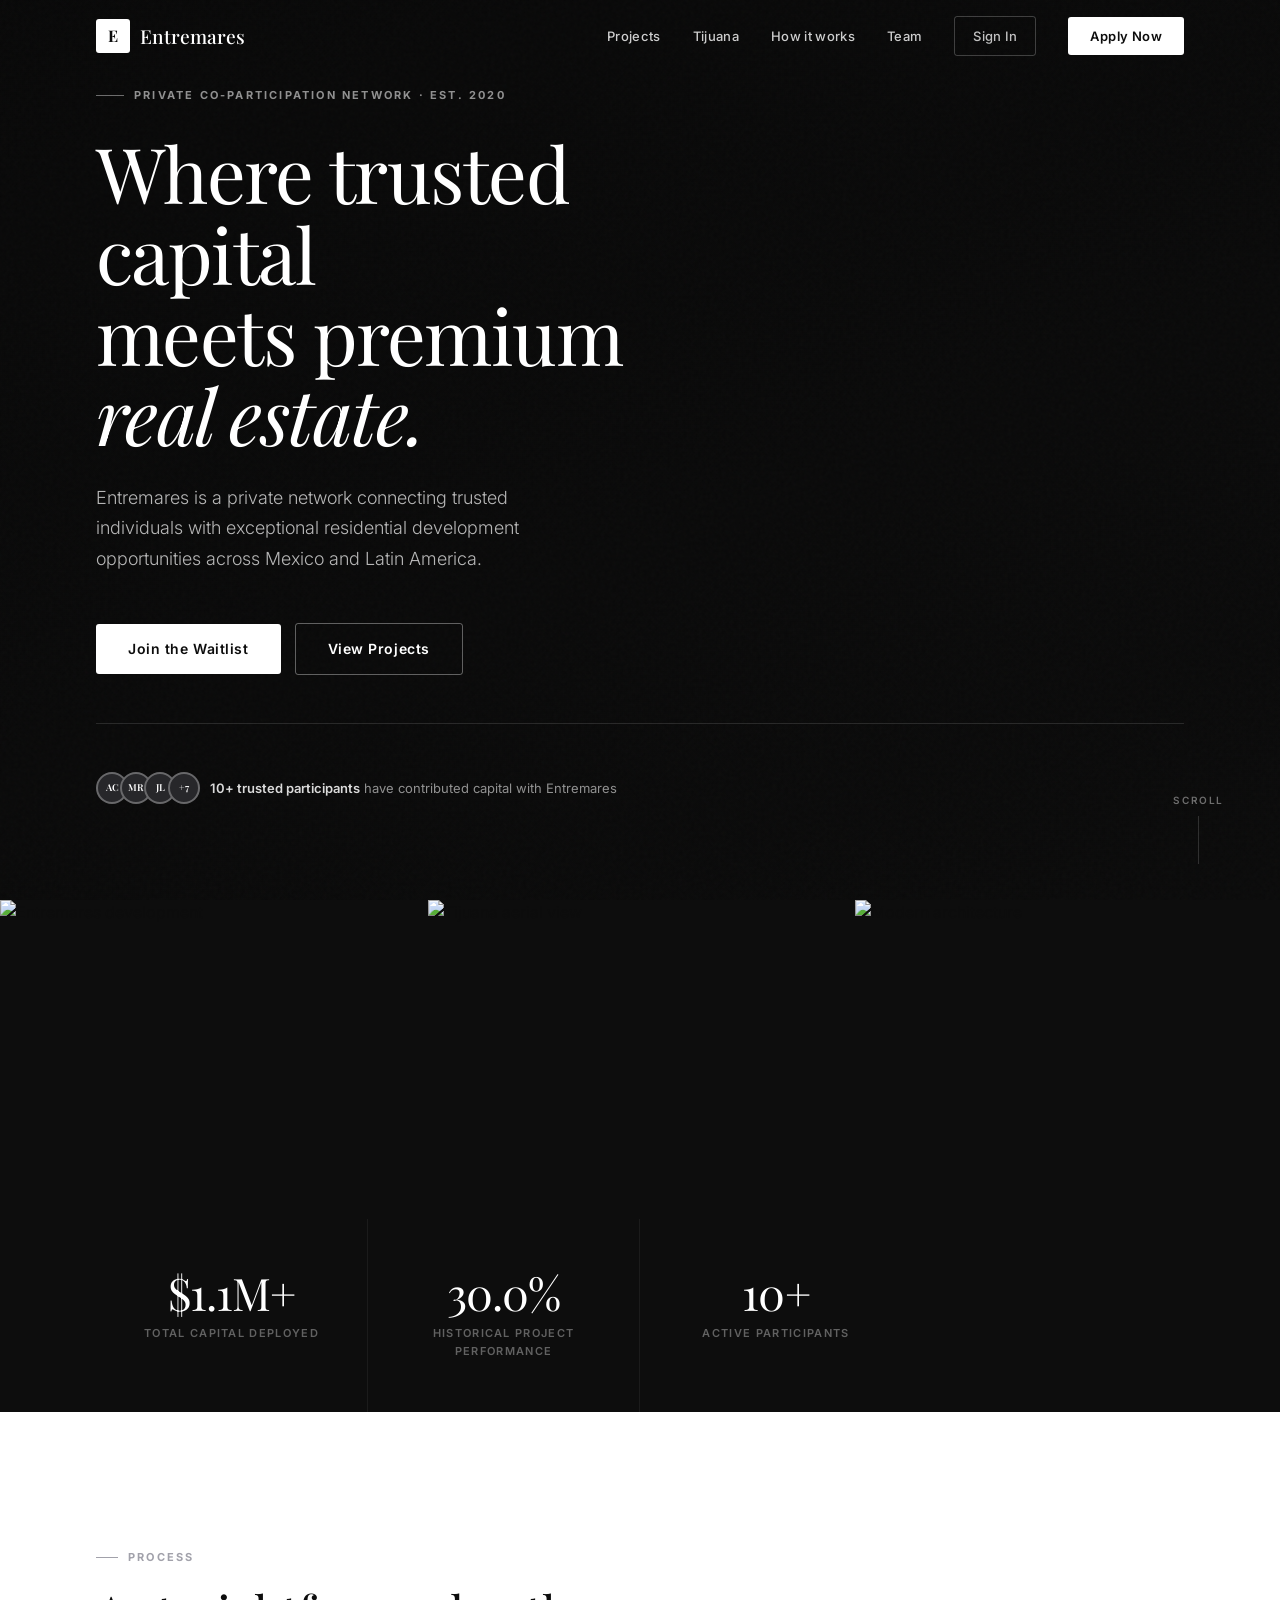
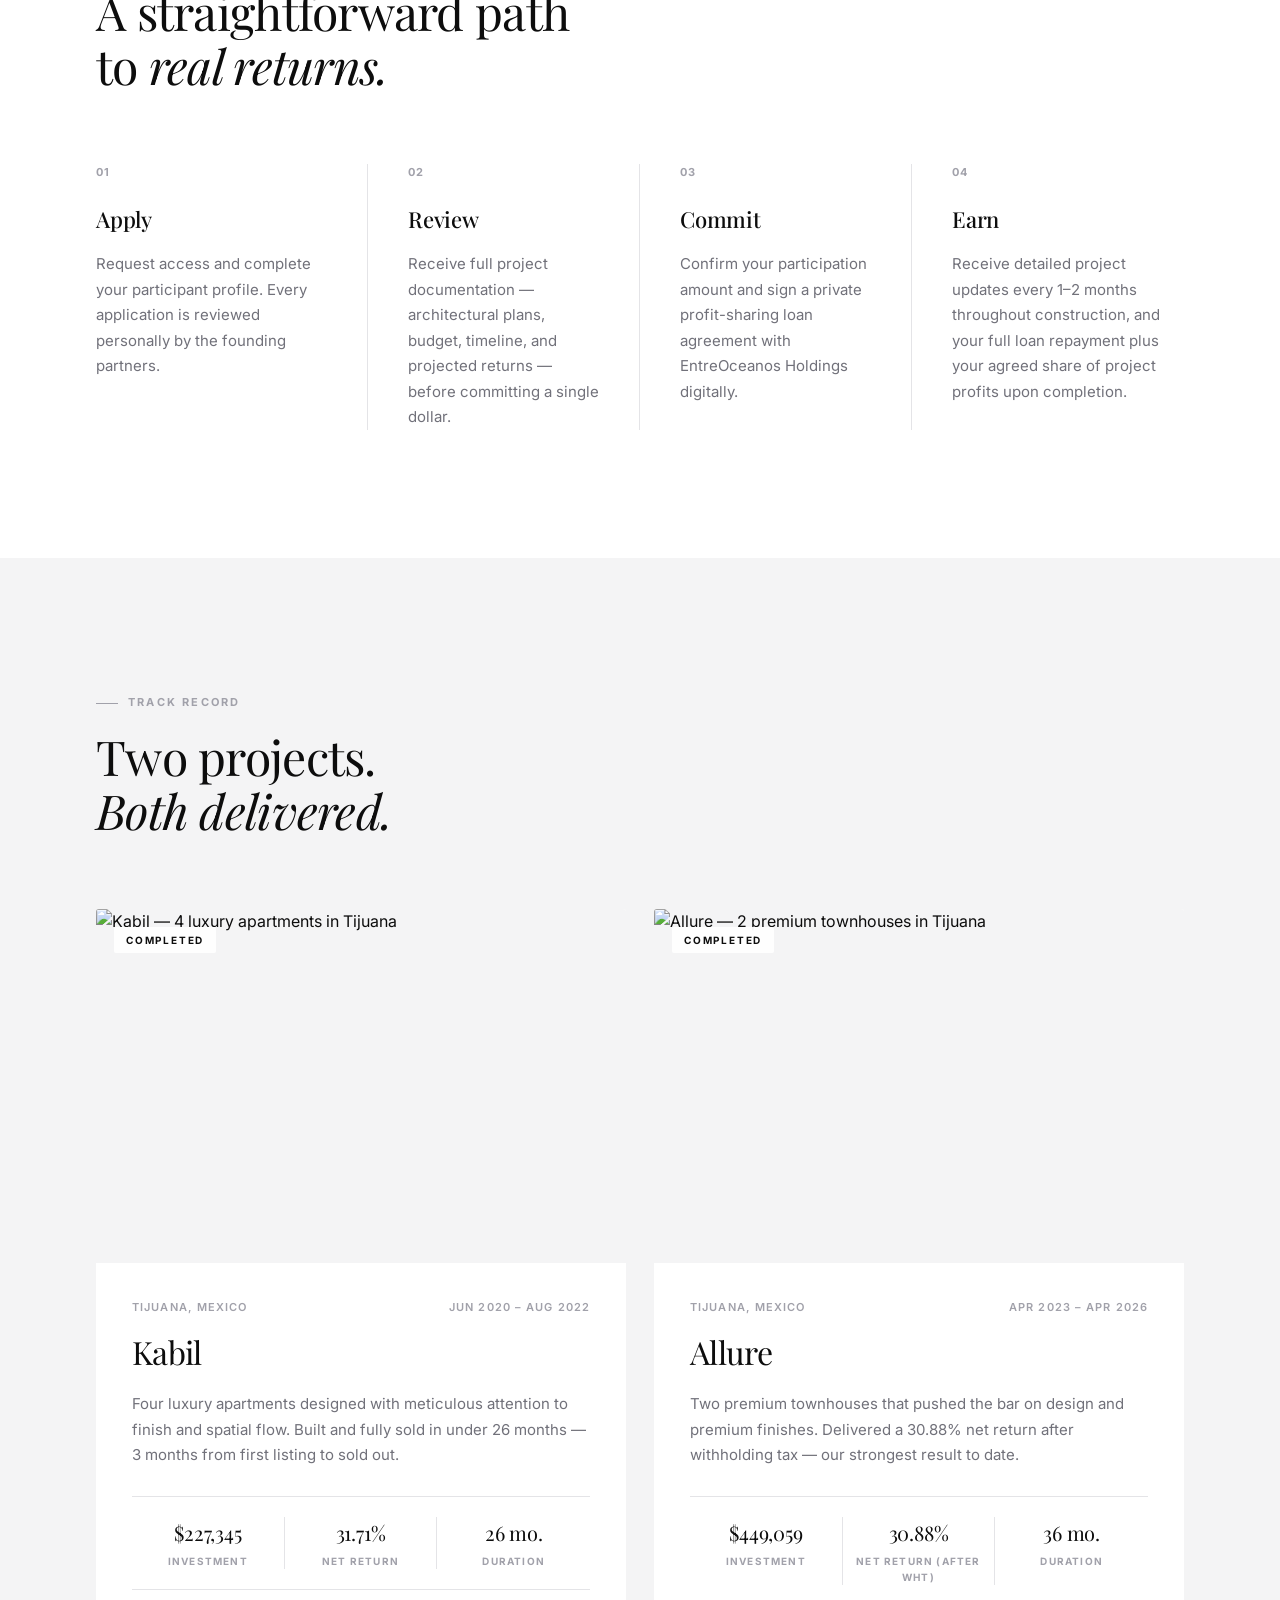
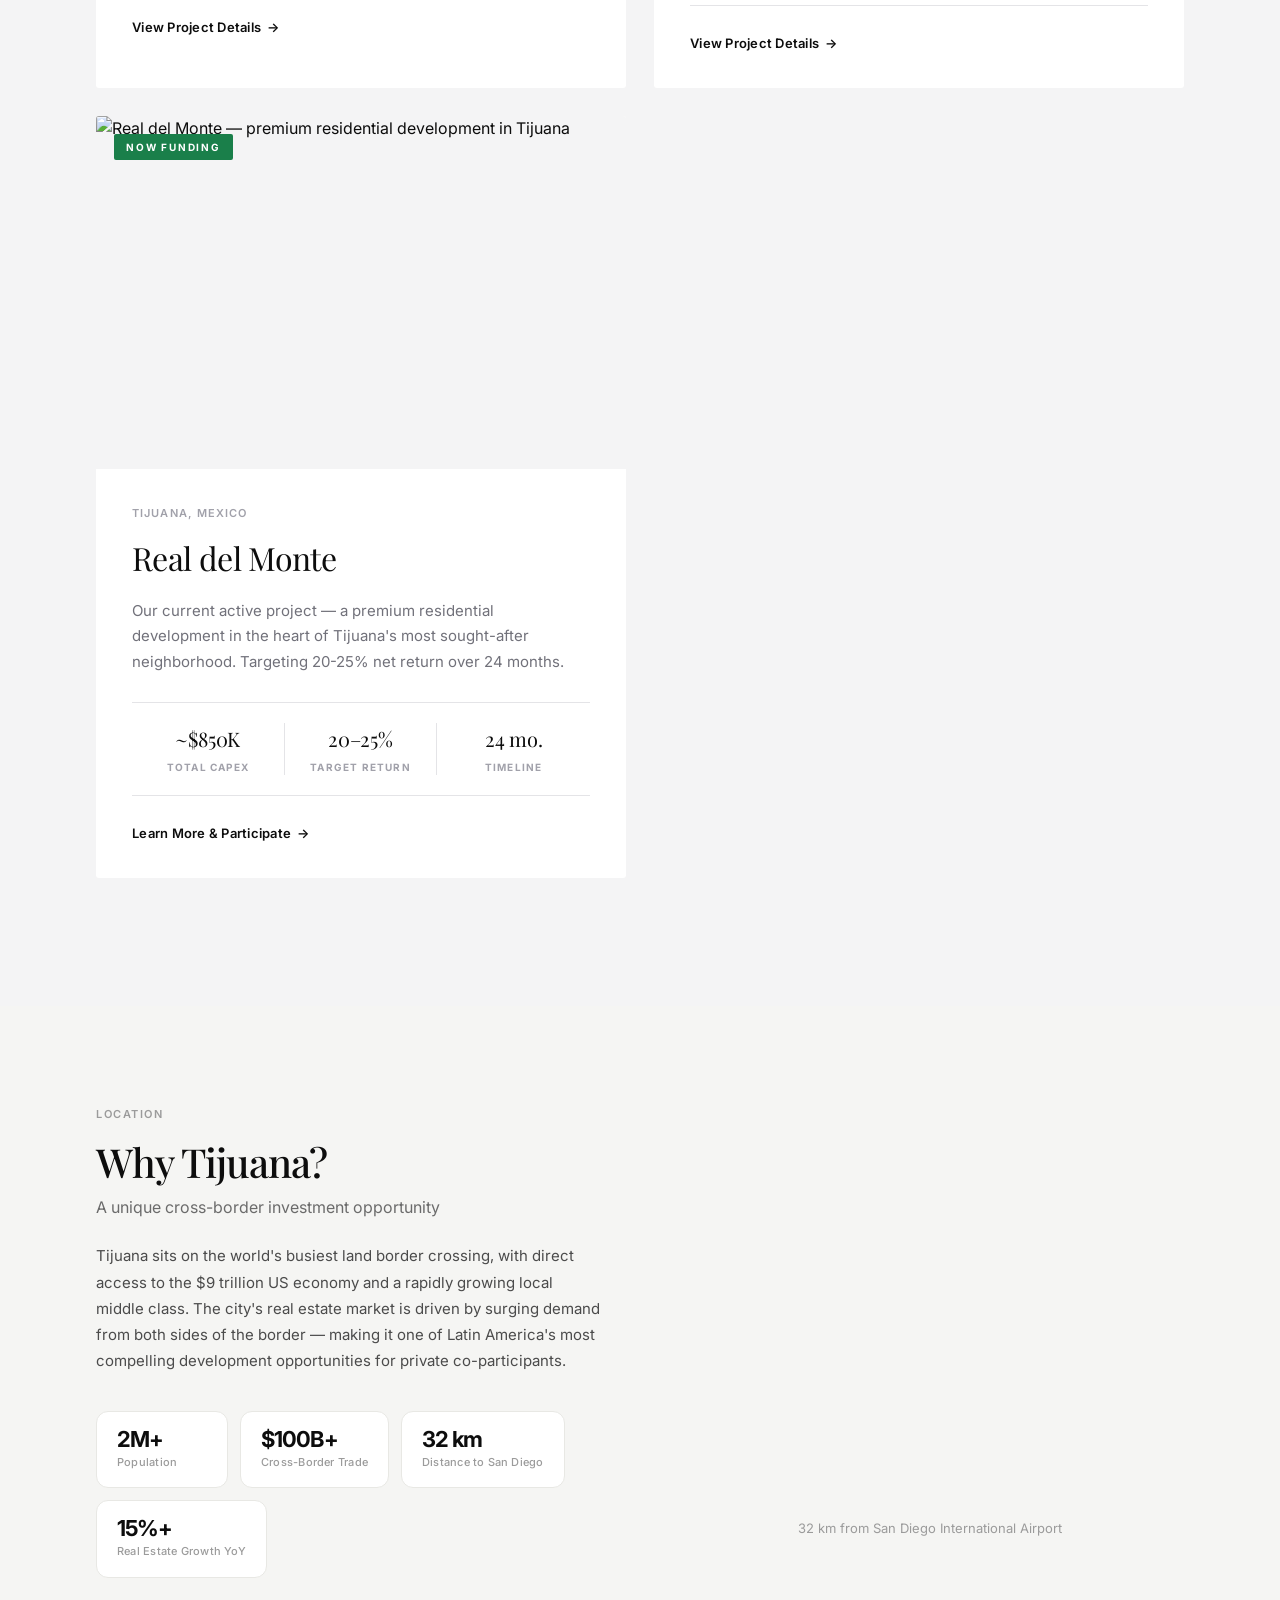
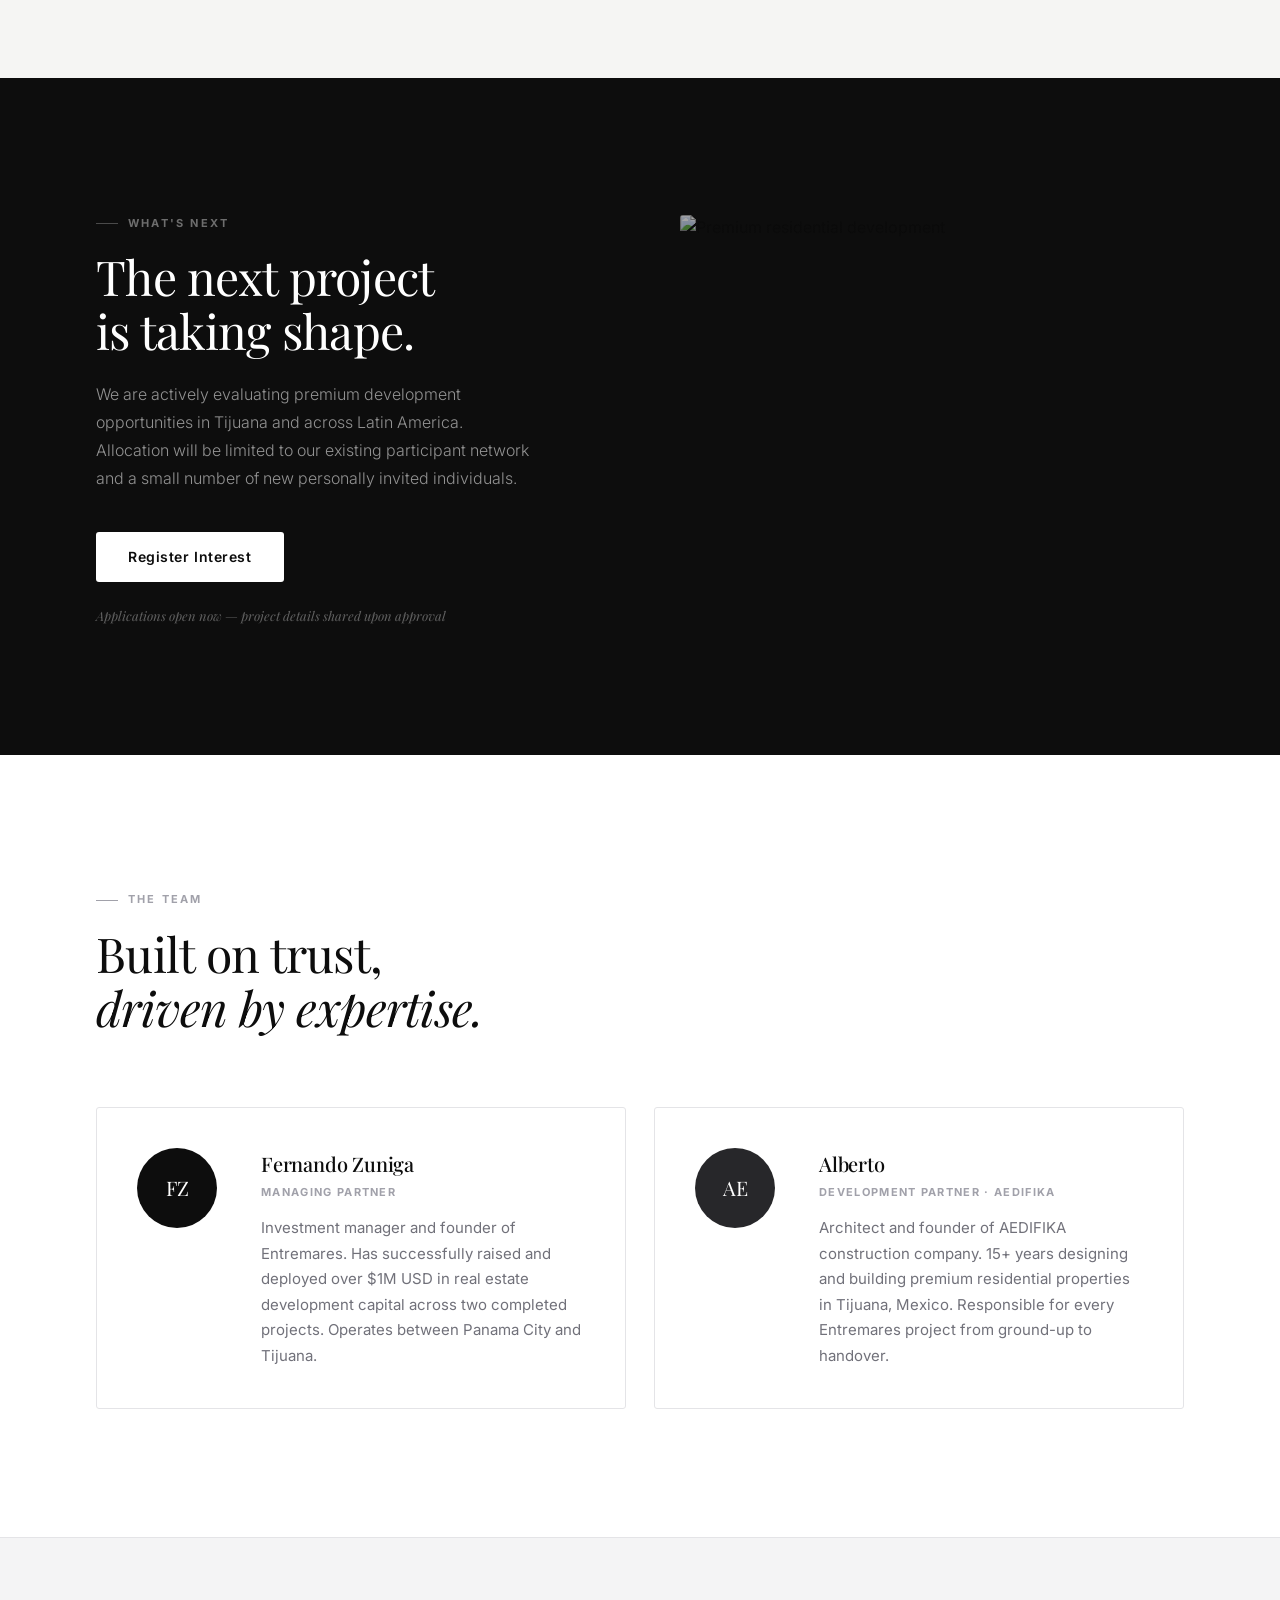
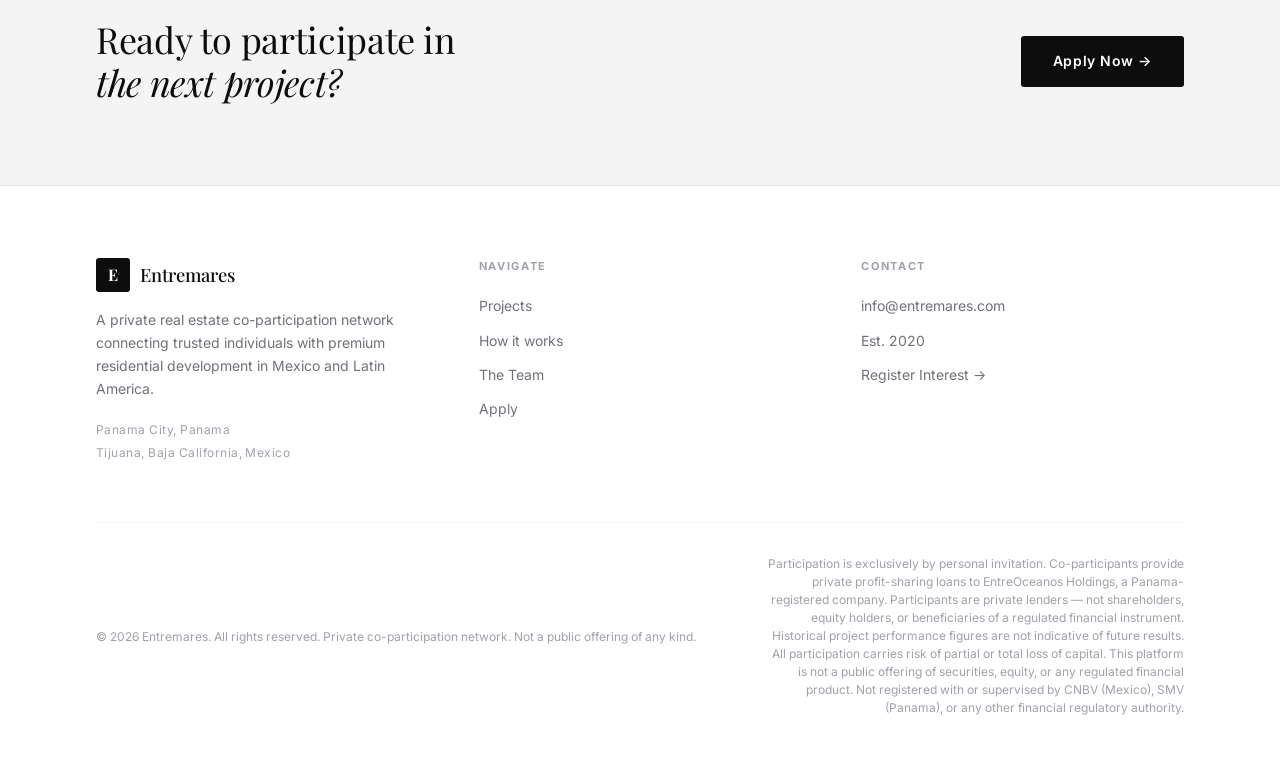
==== index.html @ e844d16c "Fix GOAL undefined error in landing page - blocking RDM photo from loading" ====
<!DOCTYPE html>
<html lang="en">
<head>
    <meta charset="UTF-8">
    <meta name="viewport" content="width=device-width, initial-scale=1.0">
    <title>Entremares — Private Real Estate Co-participation Network</title>
    <meta name="description" content="A private co-participation network connecting trusted individuals with premium real estate development projects in Mexico and Latin America. Two completed projects. Results tracked since 2020.">

    <link rel="preconnect" href="https://fonts.googleapis.com">
    <link rel="preconnect" href="https://fonts.gstatic.com" crossorigin>
    <link href="https://fonts.googleapis.com/css2?family=Inter:wght@300;400;500;600&family=Playfair+Display:ital,wght@0,400;0,500;0,600;1,400;1,500&display=swap" rel="stylesheet">
    <link rel="stylesheet" href="assets/css/styles.css">
    <script src="https://cdn.jsdelivr.net/npm/@supabase/supabase-js@2"></script>

    <style>
        /* Page-specific overrides */
        .dynamic-content { opacity: 0; transition: opacity 0.4s ease; }
        .hero { min-height: 100vh; }
        .hero-content { padding-top: 0; }

        /* Sign In button in nav */
        .nav-signin {
            display: inline-flex;
            align-items: center;
            padding: 9px 18px;
            font-size: 0.8125rem;
            font-weight: 500;
            letter-spacing: 0.025em;
            color: rgba(255, 255, 255, 0.75);
            border: 1px solid rgba(255, 255, 255, 0.22);
            border-radius: 3px;
            transition: all var(--ease);
            white-space: nowrap;
        }
        .nav.scrolled .nav-signin {
            color: var(--gray-600);
            border-color: var(--gray-200);
        }
        .nav-signin:hover {
            color: var(--white);
            border-color: rgba(255, 255, 255, 0.55);
        }
        .nav.scrolled .nav-signin:hover {
            color: var(--black);
            border-color: var(--black);
        }

        /* ── Photo Gallery ── */
        .hero-gallery {
            background: #0D0D0D;
        }
        .gallery-row {
            display: grid;
            grid-template-columns: repeat(3, 1fr);
            gap: 3px;
        }
        .gallery-item {
            position: relative;
            overflow: hidden;
            aspect-ratio: 4/3;
            cursor: pointer;
        }
        .gallery-img {
            width: 100%;
            height: 100%;
            object-fit: cover;
            transition: transform 0.45s ease;
            display: block;
        }
        .gallery-item:hover .gallery-img { transform: scale(1.06); }
        .gallery-item::after {
            content: '';
            position: absolute;
            inset: 0;
            background: rgba(0,0,0,0);
            transition: background 0.3s;
        }
        .gallery-item:hover::after { background: rgba(0,0,0,0.15); }

        /* Lightbox */
        .gallery-lightbox {
            position: fixed;
            inset: 0;
            background: rgba(0,0,0,0.93);
            z-index: 9999;
            display: flex;
            align-items: center;
            justify-content: center;
            cursor: pointer;
        }
        .gallery-lightbox-img {
            max-width: 90vw;
            max-height: 85vh;
            object-fit: contain;
            border-radius: 6px;
            box-shadow: 0 24px 80px rgba(0,0,0,0.6);
            cursor: default;
        }
        .gallery-lightbox-close {
            position: absolute;
            top: 20px;
            right: 28px;
            background: none;
            border: none;
            color: rgba(255,255,255,0.7);
            font-size: 38px;
            cursor: pointer;
            line-height: 1;
            padding: 4px 8px;
            transition: color 0.2s;
        }
        .gallery-lightbox-close:hover { color: #fff; }

        /* ── Why Tijuana ── */
        .why-tijuana {
            background: #F5F5F3;
            padding: 100px 0;
        }
        .why-inner {
            display: grid;
            grid-template-columns: 1fr 1fr;
            gap: 72px;
            align-items: start;
        }
        .why-eyebrow {
            font-size: 0.6875rem;
            font-weight: 600;
            letter-spacing: 0.14em;
            text-transform: uppercase;
            color: #9B9B9B;
            margin-bottom: 16px;
        }
        .why-title {
            font-family: 'Playfair Display', serif;
            font-size: 2.5rem;
            font-weight: 500;
            line-height: 1.15;
            letter-spacing: -0.025em;
            color: #0D0D0D;
            margin-bottom: 10px;
        }
        .why-subtitle {
            font-size: 1rem;
            color: #6B6B6B;
            margin-bottom: 24px;
            line-height: 1.5;
        }
        .why-body {
            font-size: 0.9375rem;
            line-height: 1.75;
            color: #4B4B4B;
            margin-bottom: 36px;
        }
        .why-chips {
            display: flex;
            flex-wrap: wrap;
            gap: 12px;
        }
        .why-chip {
            background: #fff;
            border: 1px solid #E8E8E4;
            border-radius: 12px;
            padding: 16px 20px;
            min-width: 132px;
        }
        .chip-val {
            display: block;
            font-size: 1.375rem;
            font-weight: 700;
            letter-spacing: -0.04em;
            color: #0D0D0D;
            line-height: 1;
        }
        .chip-lbl {
            display: block;
            font-size: 0.6875rem;
            color: #9B9B9B;
            margin-top: 4px;
            font-weight: 500;
            letter-spacing: 0.02em;
        }
        .why-right {}
        .why-map iframe {
            width: 100%;
            height: 400px;
            border: none;
            border-radius: 12px;
            display: block;
        }
        .why-note {
            font-size: 0.8125rem;
            color: #9B9B9B;
            margin-top: 12px;
            text-align: center;
        }
        @media (max-width: 900px) {
            .why-inner { grid-template-columns: 1fr; gap: 40px; }
            .why-title { font-size: 2rem; }
        }
        @media (max-width: 640px) {
            .gallery-row { grid-template-columns: 1fr; }
            .why-tijuana { padding: 64px 0; }
        }

        /* Project Detail Modal */
        .proj-detail-overlay {
            position: fixed;
            inset: 0;
            background: rgba(0,0,0,0.72);
            z-index: 9998;
            display: flex;
            align-items: center;
            justify-content: center;
            padding: 24px;
            backdrop-filter: blur(4px);
            -webkit-backdrop-filter: blur(4px);
        }
        .proj-detail-close {
            position: fixed;
            top: 20px;
            right: 28px;
            background: rgba(0,0,0,0.45);
            border: none;
            color: rgba(255,255,255,0.85);
            font-size: 30px;
            cursor: pointer;
            line-height: 1;
            padding: 2px 10px 4px;
            border-radius: 50%;
            z-index: 9999;
            transition: background 0.2s, color 0.2s;
        }
        .proj-detail-close:hover { background: rgba(0,0,0,0.75); color: #fff; }
        .proj-detail-modal {
            background: #fff;
            border-radius: 16px;
            max-width: 680px;
            width: 100%;
            max-height: 88vh;
            overflow-y: auto;
            box-shadow: 0 32px 100px rgba(0,0,0,0.45);
        }
        .proj-detail-hero {
            position: relative;
            height: 260px;
            border-radius: 16px 16px 0 0;
            overflow: hidden;
            background: #1a1a1a;
        }
        .proj-detail-hero-img {
            width: 100%;
            height: 100%;
            object-fit: cover;
            display: block;
        }
        .proj-detail-hero-overlay {
            position: absolute;
            inset: 0;
            background: linear-gradient(to top, rgba(0,0,0,0.72) 0%, rgba(0,0,0,0.08) 60%);
        }
        .proj-detail-hero-text {
            position: absolute;
            bottom: 24px;
            left: 28px;
            right: 28px;
        }
        .proj-detail-hero-title {
            font-family: 'Playfair Display', serif;
            font-size: 2rem;
            font-weight: 500;
            color: #fff;
            margin: 0 0 4px;
            line-height: 1.1;
        }
        .proj-detail-hero-subtitle {
            font-size: 0.875rem;
            color: rgba(255,255,255,0.78);
            margin: 0;
        }
        .proj-detail-body {
            padding: 32px 28px 36px;
        }
        .proj-detail-desc {
            font-size: 0.9375rem;
            line-height: 1.75;
            color: #4B4B4B;
            margin-bottom: 32px;
        }
        .proj-detail-section-label {
            font-size: 0.6875rem;
            font-weight: 600;
            letter-spacing: 0.12em;
            text-transform: uppercase;
            color: #9B9B9B;
            margin: 0 0 14px;
        }
        .proj-detail-highlights {
            margin-bottom: 32px;
        }
        .proj-detail-highlights-list {
            list-style: none;
            padding: 0;
            margin: 0;
            display: flex;
            flex-direction: column;
            gap: 10px;
        }
        .proj-detail-highlights-list li {
            display: flex;
            align-items: flex-start;
            gap: 10px;
            font-size: 0.9375rem;
            color: #0D0D0D;
            line-height: 1.5;
        }
        .proj-detail-highlights-list li::before {
            content: '→';
            color: #9B9B9B;
            font-size: 0.875rem;
            flex-shrink: 0;
            margin-top: 2px;
        }
        .proj-detail-inv-grid {
            display: grid;
            grid-template-columns: repeat(4, 1fr);
            gap: 10px;
        }
        .proj-detail-inv-item {
            background: #F5F5F3;
            border-radius: 10px;
            padding: 16px 10px;
            text-align: center;
        }
        .proj-detail-inv-val {
            font-size: 1.0625rem;
            font-weight: 700;
            letter-spacing: -0.03em;
            color: #0D0D0D;
            line-height: 1;
            margin-bottom: 5px;
        }
        .proj-detail-inv-lbl {
            font-size: 0.6875rem;
            color: #9B9B9B;
            font-weight: 500;
        }
        button.proj-card-link {
            background: none;
            border: none;
            padding: 0;
            cursor: pointer;
            font-family: inherit;
        }
        @media (max-width: 640px) {
            .proj-detail-overlay { padding: 0; align-items: flex-end; }
            .proj-detail-modal { border-radius: 16px 16px 0 0; max-height: 92vh; }
            .proj-detail-hero { border-radius: 16px 16px 0 0; height: 200px; }
            .proj-detail-inv-grid { grid-template-columns: repeat(2, 1fr); }
            .proj-detail-body { padding: 24px 20px 32px; }
        }
    </style>
</head>
<body>

    <!-- ===== Navigation ===== -->
    <nav class="nav" id="nav" role="navigation" aria-label="Main navigation">
        <div class="nav-container">
            <a href="index.html" class="nav-logo" aria-label="Entremares home">
                <div class="logo-mark" aria-hidden="true">E</div>
                Entremares
            </a>

            <div class="nav-links" role="menubar">
                <a href="#projects" class="nav-link" role="menuitem">Projects</a>
                <a href="#tijuana" class="nav-link" role="menuitem">Tijuana</a>
                <a href="#how-it-works" class="nav-link" role="menuitem">How it works</a>
                <a href="#team" class="nav-link" role="menuitem">Team</a>
                <a href="dashboard.html" class="nav-signin" role="menuitem">Sign In</a>
                <a href="apply.html" class="nav-cta" role="menuitem">Apply Now</a>
            </div>

            <button id="mobile-menu-btn" aria-label="Open menu" aria-expanded="false">
                <svg width="24" height="24" viewBox="0 0 24 24" fill="currentColor" aria-hidden="true">
                    <rect x="0" y="4" width="24" height="2" rx="1"/>
                    <rect x="0" y="11" width="24" height="2" rx="1"/>
                    <rect x="0" y="18" width="24" height="2" rx="1"/>
                </svg>
            </button>
        </div>
    </nav>

    <!-- Mobile Menu Panel -->
    <div id="mobile-menu-panel" aria-hidden="true">
        <div class="mobile-panel-header">
            <a href="index.html" class="nav-logo" aria-label="Entremares home">
                <div class="logo-mark" aria-hidden="true">E</div>
                Entremares
            </a>
            <button id="mobile-menu-close" aria-label="Close menu">
                <svg width="24" height="24" viewBox="0 0 24 24" fill="none" stroke="currentColor" stroke-width="2" stroke-linecap="round" aria-hidden="true">
                    <line x1="18" y1="6" x2="6" y2="18"/>
                    <line x1="6" y1="6" x2="18" y2="18"/>
                </svg>
            </button>
        </div>
        <nav class="mobile-panel-nav">
            <a href="#projects" class="mobile-link">Projects</a>
            <a href="#tijuana" class="mobile-link">Tijuana</a>
            <a href="#how-it-works" class="mobile-link">How it works</a>
            <a href="#team" class="mobile-link">Team</a>
            <a href="dashboard.html" class="mobile-link">Sign In</a>
        </nav>
        <div class="mobile-panel-footer">
            <a href="apply.html" class="mobile-cta">Apply Now →</a>
        </div>
    </div>

    <!-- ===== Hero ===== -->
    <section class="hero" id="hero" aria-label="Hero">
        <div class="hero-bg" style="background:#0D0D0D">
            <img
                id="hero-bg-img"
                src=""
                alt="Luxury residential development"
                class="hero-img"
                style="opacity:0;transition:opacity 0.5s ease"
            >
            <div class="hero-overlay" aria-hidden="true"></div>
            <div class="hero-grain"  aria-hidden="true"></div>
        </div>

        <div class="hero-content">
            <div class="container">
                <div class="hero-eyebrow fade-up">Private Co-participation Network · Est. 2020</div>

                <h1 class="hero-title dynamic-content" id="hero-title">
                    Where trusted capital<br>
                    meets premium<br>
                    <em>real estate.</em>
                </h1>

                <p class="hero-subtitle dynamic-content" id="hero-subtitle">
                    Entremares is a private network connecting trusted individuals with exceptional residential development opportunities across Mexico and Latin America.
                </p>

                <div class="hero-actions fade-up" style="transition-delay: 0.24s">
                    <a href="apply.html" class="btn btn-white">Join the Waitlist</a>
                    <a href="#projects" class="btn btn-ghost-white">View Projects</a>
                </div>

                <div class="hero-social-proof fade-up" style="transition-delay: 0.34s">
                    <div class="proof-avatars" aria-hidden="true">
                        <div class="proof-avatar">AC</div>
                        <div class="proof-avatar">MR</div>
                        <div class="proof-avatar">JL</div>
                        <div class="proof-avatar">+7</div>
                    </div>
                    <p class="proof-text">
                        <strong>10+ trusted participants</strong> have contributed capital with Entremares
                    </p>
                </div>
            </div>
        </div>

        <div class="hero-scroll" aria-hidden="true">
            <span>Scroll</span>
            <div class="scroll-bar"></div>
        </div>
    </section>

    <!-- ===== Photo Gallery Row ===== -->
    <section class="hero-gallery" aria-label="Photo gallery">
        <div class="gallery-row">
            <div class="gallery-item" data-gallery-idx="0">
                <img
                    id="gallery-img-1"
                    src="https://images.unsplash.com/photo-1558618666-fcd25c85cd64?w=900&q=80"
                    alt="Entremares development"
                    class="gallery-img"
                    loading="lazy"
                >
            </div>
            <div class="gallery-item" data-gallery-idx="1">
                <img
                    id="gallery-img-2"
                    src="https://images.unsplash.com/photo-1591867424488-7e3e1ef2ba65?w=900&q=80"
                    alt="Tijuana aerial view"
                    class="gallery-img"
                    loading="lazy"
                >
            </div>
            <div class="gallery-item" data-gallery-idx="2">
                <img
                    id="gallery-img-3"
                    src="https://images.unsplash.com/photo-1560448204-e02f11c3d0e2?w=900&q=80"
                    alt="Modern architecture"
                    class="gallery-img"
                    loading="lazy"
                >
            </div>
        </div>
    </section>

    <!-- Gallery Lightbox -->
    <div class="gallery-lightbox" id="gallery-lightbox" style="display:none" role="dialog" aria-modal="true" aria-label="Photo lightbox">
        <button class="gallery-lightbox-close" id="gallery-lb-close" aria-label="Close">&times;</button>
        <img src="" alt="" id="gallery-lb-img" class="gallery-lightbox-img">
    </div>

    <!-- Project Detail Modal -->
    <div class="proj-detail-overlay" id="proj-detail-overlay" style="display:none" role="dialog" aria-modal="true" aria-label="Project details">
        <button class="proj-detail-close" id="proj-detail-close" aria-label="Close">&times;</button>
        <div class="proj-detail-modal">
            <div class="proj-detail-hero">
                <img src="" alt="" id="pdm-hero-img" class="proj-detail-hero-img">
                <div class="proj-detail-hero-overlay"></div>
                <div class="proj-detail-hero-text">
                    <h2 class="proj-detail-hero-title" id="pdm-title">Project</h2>
                    <p class="proj-detail-hero-subtitle" id="pdm-subtitle"></p>
                </div>
            </div>
            <div class="proj-detail-body">
                <p class="proj-detail-desc" id="pdm-description"></p>
                <div class="proj-detail-highlights">
                    <div class="proj-detail-section-label">Key Highlights</div>
                    <ul class="proj-detail-highlights-list" id="pdm-highlights">
                        <li id="pdm-h1"></li>
                        <li id="pdm-h2"></li>
                        <li id="pdm-h3"></li>
                        <li id="pdm-h4"></li>
                    </ul>
                </div>
                <div>
                    <div class="proj-detail-section-label">Participation Details</div>
                    <div class="proj-detail-inv-grid">
                        <div class="proj-detail-inv-item">
                            <div class="proj-detail-inv-val" id="pdm-capex"></div>
                            <div class="proj-detail-inv-lbl">Total Capex</div>
                        </div>
                        <div class="proj-detail-inv-item">
                            <div class="proj-detail-inv-val" id="pdm-return"></div>
                            <div class="proj-detail-inv-lbl">Net Return</div>
                        </div>
                        <div class="proj-detail-inv-item">
                            <div class="proj-detail-inv-val" id="pdm-timeline"></div>
                            <div class="proj-detail-inv-lbl">Timeline</div>
                        </div>
                        <div class="proj-detail-inv-item">
                            <div class="proj-detail-inv-val" id="pdm-units"></div>
                            <div class="proj-detail-inv-lbl">Units</div>
                        </div>
                    </div>
                </div>
            </div>
        </div>
    </div>

    <!-- ===== Stats Bar ===== -->
    <section class="stats" aria-label="Key statistics">
        <div class="container">
            <div class="stats-grid" data-stagger style="--stats-cols: 3">
                <div class="stat-item fade-up">
                    <div class="stat-value">
                        <span id="stat-capital" class="dynamic-content">$1.1M+</span>
                    </div>
                    <div class="stat-label dynamic-content" id="stat-capital-lbl">Total Capital Deployed</div>
                </div>
                <div class="stat-item fade-up">
                    <div class="stat-value">
                        <span id="stat-return" class="dynamic-content">30.0%</span>
                    </div>
                    <div class="stat-label dynamic-content" id="stat-return-lbl">Historical Project Performance</div>
                </div>
                <div class="stat-item fade-up">
                    <div class="stat-value">
                        <span id="stat-investors" class="dynamic-content">10+</span>
                    </div>
                    <div class="stat-label dynamic-content" id="stat-investors-lbl">Active Participants</div>
                </div>
            </div>
        </div>
    </section>

    <!-- ===== How It Works ===== -->
    <section class="how-it-works" id="how-it-works" aria-label="How it works">
        <div class="container">
            <div class="section-header fade-up">
                <div class="eyebrow">Process</div>
                <h2 class="section-title">
                    A straightforward path<br>to <em>real returns.</em>
                </h2>
            </div>

            <div class="steps-grid" data-stagger>
                <div class="step fade-up">
                    <span class="step-num">01</span>
                    <h3 class="step-title">Apply</h3>
                    <p class="step-desc">Request access and complete your participant profile. Every application is reviewed personally by the founding partners.</p>
                </div>

                <div class="step fade-up">
                    <span class="step-num">02</span>
                    <h3 class="step-title">Review</h3>
                    <p class="step-desc">Receive full project documentation — architectural plans, budget, timeline, and projected returns — before committing a single dollar.</p>
                </div>

                <div class="step fade-up">
                    <span class="step-num">03</span>
                    <h3 class="step-title">Commit</h3>
                    <p class="step-desc">Confirm your participation amount and sign a private profit-sharing loan agreement with EntreOceanos Holdings digitally.</p>
                </div>

                <div class="step fade-up">
                    <span class="step-num">04</span>
                    <h3 class="step-title">Earn</h3>
                    <p class="step-desc">Receive detailed project updates every 1–2 months throughout construction, and your full loan repayment plus your agreed share of project profits upon completion.</p>
                </div>
            </div>
        </div>
    </section>

    <!-- ===== Past Projects ===== -->
    <section class="past-projects" id="projects" aria-label="Past projects">
        <div class="container">
            <div class="section-header fade-up">
                <div class="eyebrow">Track Record</div>
                <h2 class="section-title">
                    Two projects.<br><em>Both delivered.</em>
                </h2>
            </div>

            <div class="projects-row dynamic-content">

                <!-- KABIL -->
                <article class="proj-card fade-up">
                    <div class="proj-card-img-wrap">
                        <img
                            id="kabil-card-img"
                            src="https://images.unsplash.com/photo-1560448204-e02f11c3d0e2?w=900&q=80&auto=format&fit=crop"
                            alt="Kabil — 4 luxury apartments in Tijuana"
                            class="proj-card-img"
                            loading="lazy"
                        >
                        <div class="proj-card-badge" id="kabil-badge">Completed</div>
                    </div>
                    <div class="proj-card-body">
                        <div class="proj-card-meta">
                            <span>Tijuana, Mexico</span>
                            <span id="kabil-dates">Jun 2020 – Aug 2022</span>
                        </div>
                        <h3 class="proj-card-title">Kabil</h3>
                        <p class="proj-card-desc dynamic-content" id="kabil-desc">Four luxury apartments designed with meticulous attention to finish and spatial flow. Built and fully sold in under 26 months — 3 months from first listing to sold out.</p>
                        <div class="proj-card-numbers">
                            <div class="proj-num">
                                <div class="proj-num-val" id="kabil-investment">$227,345</div>
                                <div class="proj-num-lbl">Investment</div>
                            </div>
                            <div class="proj-num">
                                <div class="proj-num-val" id="kabil-return">31.71%</div>
                                <div class="proj-num-lbl">Net Return</div>
                            </div>
                            <div class="proj-num">
                                <div class="proj-num-val dynamic-content" id="kabil-timeline">26 mo.</div>
                                <div class="proj-num-lbl">Duration</div>
                            </div>
                        </div>
                        <button class="proj-card-link" onclick="openProjectDetail('kabil')">
                            View Project Details <span class="arrow">→</span>
                        </button>
                    </div>
                </article>

                <!-- ALLURE -->
                <article class="proj-card fade-up" style="transition-delay: 0.12s">
                    <div class="proj-card-img-wrap">
                        <img
                            id="allure-card-img"
                            src="https://images.unsplash.com/photo-1580587771525-78b9dba3b914?w=900&q=80&auto=format&fit=crop"
                            alt="Allure — 2 premium townhouses in Tijuana"
                            class="proj-card-img"
                            loading="lazy"
                        >
                        <div class="proj-card-badge" id="allure-badge">Completed</div>
                    </div>
                    <div class="proj-card-body">
                        <div class="proj-card-meta">
                            <span>Tijuana, Mexico</span>
                            <span id="allure-dates">Apr 2023 – Apr 2026</span>
                        </div>
                        <h3 class="proj-card-title" id="allure-card-title">Allure</h3>
                        <p class="proj-card-desc" id="allure-desc">Two premium townhouses that pushed the bar on design and premium finishes. Delivered a 30.88% net return after withholding tax — our strongest result to date.</p>
                        <div class="proj-card-numbers">
                            <div class="proj-num">
                                <div class="proj-num-val" id="allure-investment">$449,059</div>
                                <div class="proj-num-lbl">Investment</div>
                            </div>
                            <div class="proj-num">
                                <div class="proj-num-val" id="allure-return">30.88%</div>
                                <div class="proj-num-lbl">Net Return (after WHT)</div>
                            </div>
                            <div class="proj-num">
                                <div class="proj-num-val" id="allure-timeline">36 mo.</div>
                                <div class="proj-num-lbl">Duration</div>
                            </div>
                        </div>
                        <button class="proj-card-link" onclick="openProjectDetail('allure')">
                            View Project Details <span class="arrow">→</span>
                        </button>
                    </div>
                </article>

                <!-- REAL DEL MONTE -->
                <article class="proj-card fade-up" style="transition-delay: 0.24s">
                    <div class="proj-card-img-wrap">
                        <img
                            id="rdm-card-img"
                            src="https://images.unsplash.com/photo-1486325212027-8081e485255e?w=900&q=80&auto=format&fit=crop"
                            alt="Real del Monte — premium residential development in Tijuana"
                            class="proj-card-img"
                            loading="lazy"
                        >
                        <div class="proj-card-badge" id="rdm-badge" style="background:#1A7F4A;color:#fff;">NOW FUNDING</div>
                    </div>
                    <div class="proj-card-body">
                        <div class="proj-card-meta">
                            <span>Tijuana, Mexico</span>
                            <span id="rdm-dates"></span>
                        </div>
                        <h3 class="proj-card-title" id="rdm-card-title">Real del Monte</h3>
                        <p class="proj-card-desc" id="rdm-desc">Our current active project — a premium residential development in the heart of Tijuana's most sought-after neighborhood. Targeting 20-25% net return over 24 months.</p>
                        <div class="proj-card-numbers">
                            <div class="proj-num">
                                <div class="proj-num-val" id="rdm-capex-card">~$850K</div>
                                <div class="proj-num-lbl">Total Capex</div>
                            </div>
                            <div class="proj-num">
                                <div class="proj-num-val" id="rdm-return">20–25%</div>
                                <div class="proj-num-lbl">Target Return</div>
                            </div>
                            <div class="proj-num">
                                <div class="proj-num-val" id="rdm-timeline">24 mo.</div>
                                <div class="proj-num-lbl">Timeline</div>
                            </div>
                        </div>
                        <button class="proj-card-link" onclick="openProjectDetail('real_del_monte')">
                            Learn More &amp; Participate <span class="arrow">→</span>
                        </button>
                    </div>
                </article>

            </div>
        </div>
    </section>

    <!-- ===== Why Tijuana? ===== -->
    <section class="why-tijuana" id="tijuana" aria-label="Why Tijuana">
        <div class="container">
            <div class="why-inner">

                <div class="why-left">
                    <div class="why-eyebrow">Location</div>
                    <h2 class="why-title dynamic-content" id="wt-title">Why Tijuana?</h2>
                    <p class="why-subtitle dynamic-content" id="wt-subtitle">A unique cross-border investment opportunity</p>
                    <p class="why-body dynamic-content" id="wt-body">Tijuana sits on the world's busiest land border crossing, with direct access to the $9 trillion US economy and a rapidly growing local middle class. The city's real estate market is driven by surging demand from both sides of the border — making it one of Latin America's most compelling development opportunities for private co-participants.</p>
                    <div class="why-chips dynamic-content">
                        <div class="why-chip">
                            <span class="chip-val" id="wt-chip-1-val">2M+</span>
                            <span class="chip-lbl" id="wt-chip-1-lbl">Population</span>
                        </div>
                        <div class="why-chip">
                            <span class="chip-val" id="wt-chip-2-val">$100B+</span>
                            <span class="chip-lbl" id="wt-chip-2-lbl">Cross-Border Trade</span>
                        </div>
                        <div class="why-chip">
                            <span class="chip-val" id="wt-chip-3-val">32 km</span>
                            <span class="chip-lbl" id="wt-chip-3-lbl">Distance to San Diego</span>
                        </div>
                        <div class="why-chip">
                            <span class="chip-val" id="wt-chip-4-val">15%+</span>
                            <span class="chip-lbl" id="wt-chip-4-lbl">Real Estate Growth YoY</span>
                        </div>
                    </div>
                </div>

                <div class="why-right">
                    <div class="why-map">
                        <iframe
                            src="https://maps.google.com/maps?q=Tijuana,Baja+California,Mexico&output=embed"
                            title="Tijuana, Baja California, Mexico"
                            loading="lazy"
                            allowfullscreen
                        ></iframe>
                    </div>
                    <p class="why-note">32 km from San Diego International Airport</p>
                </div>

            </div>
        </div>
    </section>

    <!-- ===== Next Project Teaser ===== -->
    <section class="next-project" aria-label="Next project">
        <div class="container">
            <div class="next-inner">

                <div class="next-content">
                    <div class="eyebrow eyebrow-light fade-up">What's Next</div>
                    <h2 class="next-title fade-up" style="transition-delay: 0.08s">
                        The next project<br>is taking shape.
                    </h2>
                    <p class="next-desc fade-up" style="transition-delay: 0.16s">
                        We are actively evaluating premium development opportunities in Tijuana and across Latin America. Allocation will be limited to our existing participant network and a small number of new personally invited individuals.
                    </p>
                    <div class="fade-up" style="transition-delay: 0.24s">
                        <a href="apply.html" class="btn btn-white">Register Interest</a>
                    </div>
                    <p class="next-detail fade-up" style="transition-delay: 0.3s">
                        Applications open now — project details shared upon approval
                    </p>
                </div>

                <div class="next-img-wrap fade-up" style="transition-delay: 0.12s">
                    <img
                        src="https://images.unsplash.com/photo-1486325212027-8081e485255e?w=900&q=80&auto=format&fit=crop"
                        alt="Premium residential development"
                        class="next-img"
                        loading="lazy"
                    >
                </div>

            </div>
        </div>
    </section>

    <!-- ===== Team ===== -->
    <section class="team" id="team" aria-label="Team">
        <div class="container">
            <div class="section-header fade-up">
                <div class="eyebrow">The Team</div>
                <h2 class="section-title">
                    Built on trust,<br><em>driven by expertise.</em>
                </h2>
            </div>

            <div class="team-grid">

                <div class="team-card fade-up">
                    <div class="team-avatar" aria-hidden="true">FZ</div>
                    <div>
                        <h3 class="team-name">Fernando Zuniga</h3>
                        <div class="team-role">Managing Partner</div>
                        <p class="team-bio dynamic-content">Investment manager and founder of Entremares. Has successfully raised and deployed over $1M USD in real estate development capital across two completed projects. Operates between Panama City and Tijuana.</p>
                    </div>
                </div>

                <div class="team-card fade-up" style="transition-delay: 0.12s">
                    <div class="team-avatar team-avatar--alt" aria-hidden="true">AE</div>
                    <div>
                        <h3 class="team-name">Alberto</h3>
                        <div class="team-role">Development Partner · AEDIFIKA</div>
                        <p class="team-bio">Architect and founder of AEDIFIKA construction company. 15+ years designing and building premium residential properties in Tijuana, Mexico. Responsible for every Entremares project from ground-up to handover.</p>
                    </div>
                </div>

            </div>
        </div>
    </section>

    <!-- ===== CTA Banner ===== -->
    <div class="cta-banner" aria-label="Apply call to action">
        <div class="container">
            <div class="cta-banner-inner fade-up">
                <div class="cta-banner-text">
                    Ready to participate in<br><em>the next project?</em>
                </div>
                <a href="apply.html" class="btn btn-black">Apply Now →</a>
            </div>
        </div>
    </div>

    <!-- ===== Footer ===== -->
    <footer class="footer" role="contentinfo">
        <div class="container">
            <div class="footer-grid">

                <div>
                    <div class="footer-logo">
                        <div class="logo-mark" style="background: var(--black); color: var(--white);" aria-hidden="true">E</div>
                        Entremares
                    </div>
                    <p class="footer-tagline">
                        A private real estate co-participation network connecting trusted individuals with premium residential development in Mexico and Latin America.
                    </p>
                    <div class="footer-locations">
                        <span>Panama City, Panama</span>
                        <span>Tijuana, Baja California, Mexico</span>
                    </div>
                </div>

                <div>
                    <span class="footer-col-label">Navigate</span>
                    <div class="footer-links">
                        <a href="#projects" class="footer-link">Projects</a>
                        <a href="#how-it-works" class="footer-link">How it works</a>
                        <a href="#team" class="footer-link">The Team</a>
                        <a href="apply.html" class="footer-link">Apply</a>
                    </div>
                </div>

                <div>
                    <span class="footer-col-label">Contact</span>
                    <div class="footer-links">
                        <a href="mailto:info@entremares.com" class="footer-link">info@entremares.com</a>
                        <span class="footer-link" style="cursor: default;">Est. 2020</span>
                        <a href="apply.html" class="footer-link">Register Interest →</a>
                    </div>
                </div>

            </div>

            <div class="footer-bottom">
                <p class="footer-copy">© 2026 Entremares. All rights reserved. Private co-participation network. Not a public offering of any kind.</p>
                <p class="footer-legal">Participation is exclusively by personal invitation. Co-participants provide private profit-sharing loans to EntreOceanos Holdings, a Panama-registered company. Participants are private lenders — not shareholders, equity holders, or beneficiaries of a regulated financial instrument. Historical project performance figures are not indicative of future results. All participation carries risk of partial or total loss of capital. This platform is not a public offering of securities, equity, or any regulated financial product. Not registered with or supervised by CNBV (Mexico), SMV (Panama), or any other financial regulatory authority.</p>
            </div>
        </div>
    </footer>

    <script src="assets/js/main.js"></script>

    <script>
    /* ── Gallery lightbox ── */
    (function() {
        const lightbox = document.getElementById('gallery-lightbox');
        const lbImg    = document.getElementById('gallery-lb-img');
        const lbClose  = document.getElementById('gallery-lb-close');

        document.querySelectorAll('.gallery-item').forEach(item => {
            item.addEventListener('click', () => {
                const img = item.querySelector('img');
                lbImg.src = img.src;
                lbImg.alt = img.alt;
                lightbox.style.display = 'flex';
                document.body.style.overflow = 'hidden';
            });
        });

        function closeLightbox() {
            lightbox.style.display = 'none';
            document.body.style.overflow = '';
        }

        lbClose.addEventListener('click', closeLightbox);
        lightbox.addEventListener('click', e => { if (e.target === lightbox) closeLightbox(); });
        document.addEventListener('keydown', e => { if (e.key === 'Escape') closeLightbox(); });
    })();

    /* ── Supabase — populate landing page content ── */
    const PROJ_DETAIL_DEFAULTS = {
        kabil: {
            hero_title:    'Kabil',
            hero_subtitle: 'Tijuana, Mexico · 4 Apartments',
            description:   'Four luxury apartments designed with meticulous attention to finish and spatial flow. Built and fully sold in under 26 months — 3 months from first listing to sold out.',
            highlight_1:   'Four luxury apartments with premium finishes',
            highlight_2:   'Sold out in 3 months from first listing',
            highlight_3:   'Built and delivered in under 26 months',
            highlight_4:   '31.71% net return on total investment',
            capex:         '$227,345',
            return:        '31.71%',
            timeline:      '26 mo.',
            units:         '4 Apartments',
            featured_photo: 'https://images.unsplash.com/photo-1560448204-e02f11c3d0e2?w=900&q=80&auto=format&fit=crop',
        },
        allure: {
            hero_title:    'Allure',
            hero_subtitle: 'Tijuana, Mexico · 2 Townhouses',
            description:   'Two premium townhouses that pushed the bar on design and premium finishes. Delivered a 30.88% net return after withholding tax — our strongest result to date.',
            highlight_1:   'Premium townhouse design with high-end finishes',
            highlight_2:   'Located in Tijuana\'s most sought-after neighborhood',
            highlight_3:   'Sold at premium to market rate',
            highlight_4:   '30.88% net return after withholding tax',
            capex:         '$449,059',
            return:        '30.88%',
            timeline:      '36 mo.',
            units:         '2 Townhouses',
            featured_photo: 'https://images.unsplash.com/photo-1580587771525-78b9dba3b914?w=900&q=80&auto=format&fit=crop',
        },
        real_del_monte: {
            hero_title:    'Real del Monte',
            hero_subtitle: 'Tijuana, Mexico',
            description:   'Our current active project — a premium residential development in the heart of Tijuana\'s most sought-after neighborhood. Targeting 20-25% net return over 24 months.',
            highlight_1:   'Premium residential development in Tijuana\'s most sought-after neighborhood',
            highlight_2:   'Targeting 20-25% net return over 24 months',
            highlight_3:   'Currently accepting investor commitments',
            highlight_4:   '',
            capex:         '',
            return:        '20–25%',
            timeline:      '24 mo.',
            units:         '',
            featured_photo: '',
        },
    };
    let _projDetailData = {};

    function openProjectDetail(project) {
        const d = _projDetailData[project] || {};
        const def = PROJ_DETAIL_DEFAULTS[project] || {};
        const get = k => d[k] || def[k] || '';

        document.getElementById('pdm-title').textContent    = get('hero_title');
        document.getElementById('pdm-subtitle').textContent = get('hero_subtitle');
        document.getElementById('pdm-description').textContent = get('description');
        for (let i = 1; i <= 4; i++) {
            const li = document.getElementById('pdm-h' + i);
            const text = get('highlight_' + i);
            li.textContent = text;
            li.style.display = text ? '' : 'none';
        }
        document.getElementById('pdm-capex').textContent    = get('capex');
        document.getElementById('pdm-return').textContent   = get('return');
        document.getElementById('pdm-timeline').textContent = get('timeline');
        document.getElementById('pdm-units').textContent    = get('units');

        const heroImg = document.getElementById('pdm-hero-img');
        // Use the actual card photo already loaded on the page
        const cardImgMap = {
            kabil:          document.getElementById('kabil-card-img'),
            allure:         document.getElementById('allure-card-img'),
            real_del_monte: document.getElementById('rdm-card-img')
        };
        const cardImg = cardImgMap[project];
        heroImg.src = (cardImg && cardImg.src && !cardImg.src.endsWith('e8e8e4%22/%3E%3C/svg%3E')) ? cardImg.src : get('featured_photo');
        heroImg.alt = get('hero_title');

        document.getElementById('proj-detail-overlay').style.display = 'flex';
        document.body.style.overflow = 'hidden';
    }

    document.getElementById('proj-detail-close').addEventListener('click', () => {
        document.getElementById('proj-detail-overlay').style.display = 'none';
        document.body.style.overflow = '';
    });
    document.getElementById('proj-detail-overlay').addEventListener('click', e => {
        if (e.target === document.getElementById('proj-detail-overlay')) {
            document.getElementById('proj-detail-overlay').style.display = 'none';
            document.body.style.overflow = '';
        }
    });
    document.addEventListener('keydown', e => {
        if (e.key === 'Escape' && document.getElementById('proj-detail-overlay').style.display !== 'none') {
            document.getElementById('proj-detail-overlay').style.display = 'none';
            document.body.style.overflow = '';
        }
    });

    (async function() {
        function revealAll() {
            document.querySelectorAll('.dynamic-content').forEach(el => { el.style.opacity = '1'; });
        }

        try {
        const SUPABASE_URL   = 'https://ghkhvjgeqqxfisfjozzr.supabase.co';
        const SUPABASE_KEY   = 'sb_publishable_gn7cmwMKgL-mMHrfp89CFA_TdlulzuR';
        const DEFAULT_HERO_BG     = 'https://images.unsplash.com/photo-1558618666-fcd25c85cd64?w=1920&q=80';
        const KABIL_IMG_DEFAULT   = 'https://images.unsplash.com/photo-1560448204-e02f11c3d0e2?w=900&q=80&auto=format&fit=crop';
        const ALLURE_IMG_DEFAULT  = 'https://images.unsplash.com/photo-1580587771525-78b9dba3b914?w=900&q=80&auto=format&fit=crop';
        const GALLERY_DEFAULTS    = [
            'https://images.unsplash.com/photo-1558618666-fcd25c85cd64?w=900&q=80',
            'https://images.unsplash.com/photo-1591867424488-7e3e1ef2ba65?w=900&q=80',
            'https://images.unsplash.com/photo-1560448204-e02f11c3d0e2?w=900&q=80',
        ];

        const { createClient } = window.supabase;
        const db = createClient(SUPABASE_URL, SUPABASE_KEY);

        const [lpResult, allureGal, kabilGal] = await Promise.all([
            db.from('landing_page').select('section, key, value'),
            db.from('project_gallery').select('url').eq('project_name', 'Allure').eq('file_type', 'image').order('sort_order', { ascending: true, nullsFirst: false }).limit(1),
            db.from('project_gallery').select('url').eq('project_name', 'Kabil').eq('file_type', 'image').order('sort_order', { ascending: true, nullsFirst: false }).limit(1),
        ]);

        const { data, error } = lpResult;

        if (error || !data) { return; }

        /* Build nested lookup: lp[section][key] = value */
        const lp = {};
        data.forEach(row => {
            if (!lp[row.section]) lp[row.section] = {};
            lp[row.section][row.key] = row.value;
        });

        /* ── Hero ── */
        const h = lp.hero || {};
        const heroBg = (h.background_photo_url && h.background_photo_url.trim()) || DEFAULT_HERO_BG;

        const heroImg = document.getElementById('hero-bg-img');
        if (heroImg) {
            heroImg.onload = () => { heroImg.style.opacity = '1'; };
            heroImg.src = heroBg;
            if (heroImg.complete && heroImg.naturalWidth) heroImg.style.opacity = '1';
        }

        if (h.title) document.getElementById('hero-title').innerHTML = h.title;
        if (h.subtitle) document.getElementById('hero-subtitle').textContent = h.subtitle;

        /* ── Gallery (Tijuana photos) ── */
        for (let i = 1; i <= 3; i++) {
            const img = document.getElementById('gallery-img-' + i);
            if (img) img.src = (h['tijuana_photo_' + i] && h['tijuana_photo_' + i].trim()) || GALLERY_DEFAULTS[i - 1];
        }

        /* ── Stats ── */
        const s = lp.stats || {};
        if (s.capital_deployed)       document.getElementById('stat-capital').textContent      = s.capital_deployed;
        if (s.capital_deployed_label) document.getElementById('stat-capital-lbl').textContent  = s.capital_deployed_label;
        if (s.average_return)         document.getElementById('stat-return').textContent        = s.average_return;
        if (s.average_return_label)   document.getElementById('stat-return-lbl').textContent    = s.average_return_label;
        if (s.active_investors)       document.getElementById('stat-investors').textContent     = s.active_investors;
        if (s.active_investors_label) document.getElementById('stat-investors-lbl').textContent = s.active_investors_label;

        /* ── Track Record ── */
        const tr  = lp.track_record        || {};
        const ad  = lp.allure_detail       || {};
        const kd  = lp.kabil_detail        || {};
        const rdm = lp.real_del_monte_detail || {};
        const GRAY_PH = 'data:image/svg+xml,%3Csvg xmlns=%22http://www.w3.org/2000/svg%22 width=%221%22 height=%221%22%3E%3Crect fill=%22%23e8e8e4%22 width=%221%22 height=%221%22/%3E%3C/svg%3E';

        /* Card photos: prefer allure_detail / kabil_detail featured_photo, then track_record, then gallery */
        const kabilCardImg = document.getElementById('kabil-card-img');
        if (kabilCardImg) kabilCardImg.src = kd.featured_photo || tr.kabil_featured_photo || kabilGal.data?.[0]?.url || GRAY_PH;
        const allureCardImg = document.getElementById('allure-card-img');
        if (allureCardImg) allureCardImg.src = ad.featured_photo || tr.allure_featured_photo || allureGal.data?.[0]?.url || ALLURE_IMG_DEFAULT;

        /* Card descriptions: prefer allure_detail / kabil_detail, fall back to track_record */
        const kabilDescVal = kd.description || tr.kabil_description;
        if (kabilDescVal) document.getElementById('kabil-desc').textContent = kabilDescVal;
        const allureDescVal = ad.description || tr.allure_description;
        if (allureDescVal) document.getElementById('allure-desc').textContent = allureDescVal;

        /* Card metrics: prefer detail section, fall back to track_record */
        const kabilRetVal = kd.return || tr.kabil_return;
        if (kabilRetVal) document.getElementById('kabil-return').textContent = kabilRetVal + (String(kabilRetVal).includes('%') ? '' : '%');
        const kabilTlVal = kd.timeline || tr.kabil_timeline;
        if (kabilTlVal) document.getElementById('kabil-timeline').textContent = kabilTlVal;
        if (tr.kabil_dates)             document.getElementById('kabil-dates').textContent     = tr.kabil_dates;
        if (tr.kabil_status)            document.getElementById('kabil-badge').textContent     = tr.kabil_status;
        if (tr.kabil_investment_amount) document.getElementById('kabil-investment').textContent = tr.kabil_investment_amount;

        const allureRetVal = ad.return || tr.allure_return;
        if (allureRetVal) document.getElementById('allure-return').textContent = allureRetVal + (String(allureRetVal).includes('%') ? '' : '%');
        const allureTlVal = ad.timeline || tr.allure_timeline;
        if (allureTlVal) document.getElementById('allure-timeline').textContent = allureTlVal;
        if (tr.allure_dates)             document.getElementById('allure-dates').textContent     = tr.allure_dates;
        if (tr.allure_status)            document.getElementById('allure-badge').textContent     = tr.allure_status;
        if (tr.allure_investment_amount) document.getElementById('allure-investment').textContent = tr.allure_investment_amount;

        /* Real del Monte card */
        // Update RDM capex card
        if (rdm.capex) {
            const capexCardEl = document.getElementById('rdm-capex-card');
            if (capexCardEl) capexCardEl.textContent = rdm.capex;
        }
        const rdmCardImg = document.getElementById('rdm-card-img');
        console.log('RDM featured_photo from DB:', rdm.featured_photo);
        console.log('RDM full object:', JSON.stringify(rdm));
        if (rdmCardImg && rdm.featured_photo) rdmCardImg.src = rdm.featured_photo;
        if (rdm.hero_title)  { const el = document.getElementById('rdm-card-title'); if (el) el.textContent = rdm.hero_title; }
        if (rdm.description) { const el = document.getElementById('rdm-desc');       if (el) el.textContent = rdm.description; }
        if (rdm.return)      { const el = document.getElementById('rdm-return');      if (el) el.textContent = rdm.return; }
        if (rdm.timeline)    { const el = document.getElementById('rdm-timeline');    if (el) el.textContent = rdm.timeline; }
        if (rdm.status) {
            const rdmStatusVal = document.getElementById('rdm-status-val');
            if (rdmStatusVal) rdmStatusVal.textContent = rdm.status;
            const rdmBadge = document.getElementById('rdm-badge');
            if (rdmBadge) rdmBadge.textContent = rdm.status;
            if (rdmBadge && rdm.status === 'Completed') {
                rdmBadge.style.background = 'rgba(255,255,255,0.95)';
                rdmBadge.style.color      = '#0D0D0D';
            }
        }

        /* ── Project Detail data (stored for modal use) ── */
        _projDetailData.allure        = lp.allure_detail        || {};
        _projDetailData.kabil         = lp.kabil_detail         || {};
        _projDetailData.real_del_monte = lp.real_del_monte_detail || {};

        /* ── Why Tijuana ── */
        const tj = lp.about_tijuana || {};
        if (tj.title)    document.getElementById('wt-title').textContent    = tj.title;
        if (tj.subtitle) document.getElementById('wt-subtitle').textContent = tj.subtitle;
        if (tj.body)     document.getElementById('wt-body').textContent     = tj.body;
        for (let i = 1; i <= 4; i++) {
            const v = tj['chip_' + i + '_value'];
            const l = tj['chip_' + i + '_label'];
            if (v) document.getElementById('wt-chip-' + i + '-val').textContent = v;
            if (l) document.getElementById('wt-chip-' + i + '-lbl').textContent = l;
        }

        } catch(err) {
            console.error('Landing page load error:', err);
        } finally {
            revealAll();
        }
    })();
    </script>
</body>
</html>
---- assets/css/styles.css ----
/* =========================================
   ENTREMARES — Premium Real Estate Investment
   ========================================= */

/* ===== Reset & Base ===== */
*, *::before, *::after {
    box-sizing: border-box;
    margin: 0;
    padding: 0;
}

:root {
    --white:    #FFFFFF;
    --black:    #0D0D0D;
    --gray-50:  #FAFAFA;
    --gray-100: #F4F4F5;
    --gray-200: #E4E4E7;
    --gray-400: #A1A1AA;
    --gray-600: #71717A;
    --gray-800: #27272A;

    --font-serif: 'Playfair Display', Georgia, serif;
    --font-sans:  'Inter', -apple-system, BlinkMacSystemFont, sans-serif;

    --nav-height:    72px;
    --container-max: 1200px;
    --pad:           clamp(24px, 5vw, 56px);

    --ease:      0.3s cubic-bezier(0.4, 0, 0.2, 1);
    --ease-slow: 0.7s cubic-bezier(0.4, 0, 0.2, 1);
}

html {
    scroll-behavior: smooth;
    font-size: 16px;
}

body {
    font-family: var(--font-sans);
    background: var(--white);
    color: var(--black);
    line-height: 1.6;
    -webkit-font-smoothing: antialiased;
    -moz-osx-font-smoothing: grayscale;
    overflow-x: hidden;
}

img { display: block; max-width: 100%; }
a   { color: inherit; text-decoration: none; }
button { font-family: var(--font-sans); }

/* ===== Layout ===== */
.container {
    max-width: var(--container-max);
    margin: 0 auto;
    padding: 0 var(--pad);
}

/* ===== Navigation ===== */
.nav {
    position: fixed;
    inset: 0 0 auto;
    z-index: 200;
    height: var(--nav-height);
    transition: background var(--ease), box-shadow var(--ease);
}

.nav.scrolled {
    background: rgba(255, 255, 255, 0.94);
    backdrop-filter: blur(16px);
    -webkit-backdrop-filter: blur(16px);
    box-shadow: 0 1px 0 var(--gray-200);
}

.nav-container {
    max-width: var(--container-max);
    margin: 0 auto;
    padding: 0 var(--pad);
    height: 100%;
    display: flex;
    align-items: center;
    justify-content: space-between;
    gap: 24px;
}

/* Logo */
.nav-logo {
    display: flex;
    align-items: center;
    gap: 10px;
    font-family: var(--font-serif);
    font-size: 1.2rem;
    font-weight: 500;
    color: var(--white);
    white-space: nowrap;
    flex-shrink: 0;
    transition: color var(--ease);
}

.nav.scrolled .nav-logo { color: var(--black); }

.logo-mark {
    width: 34px;
    height: 34px;
    background: var(--white);
    color: var(--black);
    font-family: var(--font-serif);
    font-size: 1rem;
    font-weight: 700;
    display: flex;
    align-items: center;
    justify-content: center;
    border-radius: 3px;
    letter-spacing: -0.01em;
    transition: background var(--ease), color var(--ease);
    flex-shrink: 0;
}

.nav.scrolled .logo-mark {
    background: var(--black);
    color: var(--white);
}

/* Nav links */
.nav-links {
    display: flex;
    align-items: center;
    gap: 32px;
}

.nav-link {
    font-size: 0.8125rem;
    font-weight: 500;
    letter-spacing: 0.025em;
    color: rgba(255, 255, 255, 0.8);
    transition: color var(--ease);
    white-space: nowrap;
}

.nav.scrolled .nav-link { color: var(--gray-600); }
.nav-link:hover { color: var(--white); }
.nav.scrolled .nav-link:hover { color: var(--black); }

.nav-cta {
    display: inline-flex;
    align-items: center;
    padding: 9px 22px;
    background: var(--white);
    color: var(--black);
    font-size: 0.8125rem;
    font-weight: 600;
    letter-spacing: 0.03em;
    border-radius: 3px;
    white-space: nowrap;
    transition: background var(--ease), color var(--ease), transform var(--ease), box-shadow var(--ease);
}

.nav.scrolled .nav-cta {
    background: var(--black);
    color: var(--white);
}

.nav-cta:hover {
    transform: translateY(-1px);
    box-shadow: 0 4px 16px rgba(0, 0, 0, 0.2);
}

/* Hamburger button — hidden on desktop, shown at ≤768px */
#mobile-menu-btn {
    display: none;
    align-items: center;
    justify-content: center;
    background: none;
    border: none;
    cursor: pointer;
    padding: 6px;
    color: var(--white);
    line-height: 0;
}
.nav.scrolled #mobile-menu-btn { color: var(--black); }

/* Mobile menu panel */
#mobile-menu-panel {
    position: fixed;
    top: 0;
    left: 0;
    width: 100%;
    z-index: 1000;
    background: #F5F5F3;
    max-height: 0;
    overflow: hidden;
    transition: max-height 0.3s ease;
}
#mobile-menu-panel.open {
    max-height: 100vh;
}

/* Panel header: logo + close button */
.mobile-panel-header {
    display: flex;
    align-items: center;
    justify-content: space-between;
    padding: 16px 24px;
    border-bottom: 1px solid var(--gray-200);
    background: var(--white);
}
#mobile-menu-close {
    background: none;
    border: none;
    cursor: pointer;
    padding: 4px;
    color: var(--gray-600);
    line-height: 0;
    transition: color var(--ease);
}
#mobile-menu-close:hover { color: var(--black); }

/* Panel nav links */
.mobile-panel-nav {
    display: flex;
    flex-direction: column;
}

.mobile-link {
    font-size: 1rem;
    font-weight: 500;
    color: var(--gray-800);
    padding: 16px 24px;
    border-bottom: 1px solid var(--gray-100);
    transition: color var(--ease);
}
.mobile-link:hover { color: var(--black); }

/* Panel footer CTA */
.mobile-panel-footer {
    padding: 16px 24px 24px;
}
.mobile-cta {
    display: flex;
    align-items: center;
    justify-content: center;
    padding: 14px;
    background: var(--black);
    color: var(--white);
    font-size: 0.9rem;
    font-weight: 600;
    border-radius: 3px;
    letter-spacing: 0.02em;
}

/* ===== Buttons ===== */
.btn {
    display: inline-flex;
    align-items: center;
    justify-content: center;
    padding: 14px 32px;
    font-size: 0.875rem;
    font-weight: 600;
    letter-spacing: 0.04em;
    border-radius: 3px;
    border: none;
    cursor: pointer;
    transition: all var(--ease);
    white-space: nowrap;
    font-family: var(--font-sans);
}

.btn-white {
    background: var(--white);
    color: var(--black);
}
.btn-white:hover {
    background: rgba(255, 255, 255, 0.9);
    transform: translateY(-2px);
    box-shadow: 0 8px 24px rgba(255, 255, 255, 0.2);
}

.btn-ghost-white {
    background: transparent;
    color: var(--white);
    border: 1.5px solid rgba(255, 255, 255, 0.35);
}
.btn-ghost-white:hover {
    background: rgba(255, 255, 255, 0.08);
    border-color: rgba(255, 255, 255, 0.65);
    transform: translateY(-2px);
}

.btn-black {
    background: var(--black);
    color: var(--white);
}
.btn-black:hover {
    background: var(--gray-800);
    transform: translateY(-2px);
    box-shadow: 0 8px 24px rgba(0, 0, 0, 0.15);
}

.btn-outline-black {
    background: transparent;
    color: var(--black);
    border: 1.5px solid var(--gray-200);
}
.btn-outline-black:hover {
    border-color: var(--black);
    transform: translateY(-2px);
}

/* ===== Hero ===== */
.hero {
    position: relative;
    min-height: 100vh;
    display: flex;
    align-items: flex-end;
    overflow: hidden;
}

.hero-bg {
    position: absolute;
    inset: 0;
}

.hero-img {
    width: 100%;
    height: 100%;
    object-fit: cover;
    object-position: center 40%;
    transform: scale(1.06);
    transition: transform 10s ease;
}

.hero.loaded .hero-img { transform: scale(1); }

.hero-overlay {
    position: absolute;
    inset: 0;
    background: linear-gradient(
        160deg,
        rgba(5, 5, 5, 0.68) 0%,
        rgba(5, 5, 5, 0.52) 50%,
        rgba(5, 5, 5, 0.38) 100%
    );
}

/* Subtle grain texture */
.hero-grain {
    position: absolute;
    inset: 0;
    opacity: 0.025;
    background-image: url("data:image/svg+xml,%3Csvg viewBox='0 0 256 256' xmlns='http://www.w3.org/2000/svg'%3E%3Cfilter id='noise'%3E%3CfeTurbulence type='fractalNoise' baseFrequency='0.9' numOctaves='4' stitchTiles='stitch'/%3E%3C/filter%3E%3Crect width='100%25' height='100%25' filter='url(%23noise)'/%3E%3C/svg%3E");
    pointer-events: none;
}

.hero-content {
    position: relative;
    z-index: 2;
    width: 100%;
    padding-bottom: 96px;
}

.hero-content .container {
    display: grid;
    grid-template-rows: auto;
}

.hero-eyebrow {
    display: inline-flex;
    align-items: center;
    gap: 10px;
    font-size: 0.6875rem;
    font-weight: 700;
    letter-spacing: 0.2em;
    text-transform: uppercase;
    color: rgba(255, 255, 255, 0.55);
    margin-bottom: 28px;
}

.hero-eyebrow::before {
    content: '';
    display: block;
    width: 28px;
    height: 1px;
    background: rgba(255, 255, 255, 0.4);
}

.hero-title {
    font-family: var(--font-serif);
    font-size: clamp(2.75rem, 6vw, 5rem);
    font-weight: 400;
    line-height: 1.05;
    color: var(--white);
    letter-spacing: -0.02em;
    margin-bottom: 28px;
    max-width: 680px;
}

.hero-title em {
    font-style: italic;
    font-weight: 400;
}

.hero-subtitle {
    font-size: clamp(1rem, 1.5vw, 1.125rem);
    color: rgba(255, 255, 255, 0.7);
    line-height: 1.7;
    max-width: 500px;
    font-weight: 300;
    margin-bottom: 48px;
}

.hero-actions {
    display: flex;
    gap: 14px;
    flex-wrap: wrap;
    align-items: center;
}

.hero-social-proof {
    display: flex;
    align-items: center;
    gap: 10px;
    margin-top: 48px;
    padding-top: 48px;
    border-top: 1px solid rgba(255, 255, 255, 0.12);
}

.proof-avatars {
    display: flex;
}

.proof-avatar {
    width: 32px;
    height: 32px;
    border-radius: 50%;
    border: 2px solid rgba(255, 255, 255, 0.3);
    background: var(--gray-800);
    display: flex;
    align-items: center;
    justify-content: center;
    font-size: 0.6rem;
    font-weight: 600;
    color: var(--white);
    margin-left: -8px;
    font-family: var(--font-serif);
}

.proof-avatar:first-child { margin-left: 0; }

.proof-text {
    font-size: 0.8125rem;
    color: rgba(255, 255, 255, 0.55);
    font-weight: 400;
}

.proof-text strong {
    color: rgba(255, 255, 255, 0.85);
    font-weight: 600;
}

/* Scroll indicator */
.hero-scroll {
    position: absolute;
    bottom: 36px;
    right: var(--pad);
    z-index: 2;
    display: flex;
    flex-direction: column;
    align-items: center;
    gap: 8px;
    color: rgba(255, 255, 255, 0.4);
    font-size: 0.625rem;
    letter-spacing: 0.16em;
    text-transform: uppercase;
    font-weight: 600;
}

.scroll-bar {
    width: 1px;
    height: 48px;
    background: rgba(255, 255, 255, 0.15);
    position: relative;
    overflow: hidden;
}

.scroll-bar::after {
    content: '';
    position: absolute;
    inset: 0;
    background: rgba(255, 255, 255, 0.6);
    transform: translateY(-100%);
    animation: scrollDrop 2s ease infinite;
}

@keyframes scrollDrop {
    0%   { transform: translateY(-100%); }
    100% { transform: translateY(200%); }
}

/* ===== Stats Bar ===== */
.stats {
    background: var(--black);
    padding: 0;
}

.stats-grid {
    display: grid;
    grid-template-columns: repeat(4, 1fr);
}

.stat-item {
    padding: 52px 40px;
    border-right: 1px solid rgba(255, 255, 255, 0.06);
    text-align: center;
    position: relative;
}

.stat-item:last-child { border-right: none; }

.stat-value {
    font-family: var(--font-serif);
    font-size: clamp(2rem, 3.5vw, 3rem);
    font-weight: 400;
    color: var(--white);
    line-height: 1;
    margin-bottom: 10px;
    letter-spacing: -0.02em;
}

.stat-label {
    font-size: 0.6875rem;
    font-weight: 600;
    letter-spacing: 0.12em;
    text-transform: uppercase;
    color: rgba(255, 255, 255, 0.35);
}

/* ===== Section Tokens ===== */
.eyebrow {
    display: inline-flex;
    align-items: center;
    gap: 10px;
    font-size: 0.6875rem;
    font-weight: 700;
    letter-spacing: 0.2em;
    text-transform: uppercase;
    color: var(--gray-400);
    margin-bottom: 18px;
}

.eyebrow::before {
    content: '';
    display: block;
    width: 22px;
    height: 1px;
    background: var(--gray-400);
}

.eyebrow-light {
    color: rgba(255, 255, 255, 0.4);
}
.eyebrow-light::before {
    background: rgba(255, 255, 255, 0.25);
}

.section-title {
    font-family: var(--font-serif);
    font-size: clamp(2rem, 4vw, 3rem);
    font-weight: 400;
    line-height: 1.12;
    letter-spacing: -0.015em;
    color: var(--black);
}

.section-title em { font-style: italic; }

.section-title-light {
    color: var(--white);
}

.section-header {
    margin-bottom: 72px;
}

/* ===== How It Works ===== */
.how-it-works {
    padding: 128px 0;
    background: var(--white);
}

.steps-grid {
    display: grid;
    grid-template-columns: repeat(4, 1fr);
    gap: 0;
}

.step {
    padding-right: 40px;
    border-right: 1px solid var(--gray-200);
    padding-left: 0;
}

.step:first-child { padding-left: 0; }
.step:last-child  { border-right: none; padding-right: 0; }

/* Add left padding to non-first steps */
.step:not(:first-child) { padding-left: 40px; }

.step-num {
    font-size: 0.6875rem;
    font-weight: 700;
    letter-spacing: 0.1em;
    color: var(--gray-400);
    margin-bottom: 20px;
    font-family: var(--font-sans);
    display: block;
}

.step-title {
    font-family: var(--font-serif);
    font-size: 1.375rem;
    font-weight: 500;
    color: var(--black);
    margin-bottom: 14px;
    letter-spacing: -0.01em;
}

.step-desc {
    font-size: 0.9375rem;
    color: var(--gray-600);
    line-height: 1.7;
    font-weight: 400;
}

/* ===== Past Projects ===== */
.past-projects {
    padding: 128px 0;
    background: var(--gray-100);
}

.projects-row {
    display: grid;
    grid-template-columns: repeat(2, 1fr);
    gap: 28px;
}

.proj-card {
    background: var(--white);
    border-radius: 3px;
    overflow: hidden;
    transition: transform var(--ease-slow), box-shadow var(--ease-slow);
}

.proj-card:hover {
    transform: translateY(-8px);
    box-shadow: 0 40px 80px rgba(0, 0, 0, 0.08);
}

.proj-card-img-wrap {
    position: relative;
    aspect-ratio: 3/2;
    overflow: hidden;
    background: var(--gray-100);
}

.proj-card-img {
    width: 100%;
    height: 100%;
    object-fit: cover;
    transition: transform 0.9s cubic-bezier(0.4, 0, 0.2, 1);
}

.proj-card:hover .proj-card-img { transform: scale(1.05); }

.proj-card-badge {
    position: absolute;
    top: 18px;
    left: 18px;
    background: rgba(255, 255, 255, 0.95);
    color: var(--black);
    font-size: 0.625rem;
    font-weight: 700;
    letter-spacing: 0.18em;
    text-transform: uppercase;
    padding: 5px 12px;
    border-radius: 2px;
}

.proj-card-body {
    padding: 36px 36px 32px;
}

.proj-card-meta {
    display: flex;
    justify-content: space-between;
    align-items: center;
    font-size: 0.6875rem;
    color: var(--gray-400);
    letter-spacing: 0.1em;
    text-transform: uppercase;
    font-weight: 600;
    margin-bottom: 10px;
}

.proj-card-title {
    font-family: var(--font-serif);
    font-size: 2rem;
    font-weight: 400;
    color: var(--black);
    letter-spacing: -0.02em;
    margin-bottom: 14px;
}

.proj-card-desc {
    font-size: 0.9375rem;
    color: var(--gray-600);
    line-height: 1.7;
    margin-bottom: 28px;
}

.proj-card-numbers {
    display: grid;
    grid-template-columns: repeat(3, 1fr);
    border-top: 1px solid var(--gray-200);
    border-bottom: 1px solid var(--gray-200);
    margin-bottom: 24px;
    padding: 20px 0;
    gap: 0;
}

.proj-num { text-align: center; border-right: 1px solid var(--gray-200); }
.proj-num:last-child { border-right: none; }

.proj-num-val {
    font-family: var(--font-serif);
    font-size: 1.25rem;
    font-weight: 400;
    color: var(--black);
    letter-spacing: -0.01em;
    margin-bottom: 4px;
}

.proj-num-lbl {
    font-size: 0.625rem;
    font-weight: 700;
    letter-spacing: 0.12em;
    text-transform: uppercase;
    color: var(--gray-400);
}

.proj-card-link {
    display: inline-flex;
    align-items: center;
    gap: 6px;
    font-size: 0.8125rem;
    font-weight: 600;
    color: var(--black);
    letter-spacing: 0.02em;
    transition: gap var(--ease);
}
.proj-card-link .arrow { transition: transform var(--ease); }
.proj-card:hover .proj-card-link { gap: 10px; }
.proj-card:hover .proj-card-link .arrow { transform: translateX(2px); }

/* ===== Next Project (Dark Teaser) ===== */
.next-project {
    background: var(--black);
    padding: 128px 0;
    overflow: hidden;
}

.next-inner {
    display: grid;
    grid-template-columns: 1fr 1fr;
    gap: 80px;
    align-items: center;
}

.next-content { position: relative; z-index: 1; }

.next-title {
    font-family: var(--font-serif);
    font-size: clamp(2rem, 4vw, 3rem);
    font-weight: 400;
    color: var(--white);
    line-height: 1.12;
    letter-spacing: -0.015em;
    margin-bottom: 22px;
}

.next-desc {
    font-size: 1rem;
    color: rgba(255, 255, 255, 0.55);
    line-height: 1.75;
    margin-bottom: 40px;
    font-weight: 300;
    max-width: 440px;
}

.next-detail {
    display: flex;
    align-items: center;
    gap: 8px;
    font-size: 0.8125rem;
    color: rgba(255, 255, 255, 0.35);
    margin-top: 24px;
    font-style: italic;
    font-family: var(--font-serif);
}

.next-img-wrap {
    position: relative;
    border-radius: 3px;
    overflow: hidden;
    aspect-ratio: 5/4;
}

.next-img-wrap::after {
    content: '';
    position: absolute;
    inset: 0;
    background: linear-gradient(135deg, rgba(13, 13, 13, 0.15), transparent);
}

.next-img {
    width: 100%;
    height: 100%;
    object-fit: cover;
    filter: brightness(0.75) saturate(0.85);
}

/* ===== Team ===== */
.team {
    padding: 128px 0;
    background: var(--white);
}

.team-grid {
    display: grid;
    grid-template-columns: repeat(2, 1fr);
    gap: 28px;
}

.team-card {
    display: grid;
    grid-template-columns: 96px 1fr;
    gap: 28px;
    padding: 40px;
    border: 1px solid var(--gray-200);
    border-radius: 3px;
    align-items: start;
    transition: border-color var(--ease), box-shadow var(--ease);
}

.team-card:hover {
    border-color: var(--gray-400);
    box-shadow: 0 20px 48px rgba(0, 0, 0, 0.05);
}

.team-avatar {
    width: 80px;
    height: 80px;
    border-radius: 50%;
    background: var(--black);
    display: flex;
    align-items: center;
    justify-content: center;
    font-family: var(--font-serif);
    font-size: 1.25rem;
    color: var(--white);
    font-weight: 400;
    flex-shrink: 0;
}

.team-avatar--alt { background: var(--gray-800); }

.team-name {
    font-family: var(--font-serif);
    font-size: 1.25rem;
    font-weight: 500;
    color: var(--black);
    margin-bottom: 4px;
    letter-spacing: -0.01em;
}

.team-role {
    font-size: 0.6875rem;
    font-weight: 700;
    letter-spacing: 0.12em;
    text-transform: uppercase;
    color: var(--gray-400);
    margin-bottom: 14px;
}

.team-bio {
    font-size: 0.9375rem;
    color: var(--gray-600);
    line-height: 1.7;
}

/* ===== CTA Banner ===== */
.cta-banner {
    background: var(--gray-100);
    border-top: 1px solid var(--gray-200);
    padding: 80px 0;
}

.cta-banner-inner {
    display: flex;
    align-items: center;
    justify-content: space-between;
    gap: 40px;
}

.cta-banner-text {
    font-family: var(--font-serif);
    font-size: clamp(1.5rem, 3vw, 2.25rem);
    font-weight: 400;
    color: var(--black);
    letter-spacing: -0.01em;
    line-height: 1.2;
}

.cta-banner-text em { font-style: italic; }

/* ===== Footer ===== */
.footer {
    background: var(--white);
    border-top: 1px solid var(--gray-200);
    padding: 72px 0 40px;
}

.footer-grid {
    display: grid;
    grid-template-columns: 1fr 1fr 1fr;
    gap: 60px;
    margin-bottom: 60px;
}

.footer-logo {
    display: flex;
    align-items: center;
    gap: 10px;
    font-family: var(--font-serif);
    font-size: 1.15rem;
    font-weight: 500;
    color: var(--black);
    margin-bottom: 16px;
}

.footer-tagline {
    font-size: 0.875rem;
    color: var(--gray-600);
    line-height: 1.65;
    margin-bottom: 20px;
}

.footer-locations {
    display: flex;
    flex-direction: column;
    gap: 4px;
    font-size: 0.75rem;
    color: var(--gray-400);
    letter-spacing: 0.04em;
}

.footer-col-label {
    font-size: 0.6875rem;
    font-weight: 700;
    letter-spacing: 0.15em;
    text-transform: uppercase;
    color: var(--gray-400);
    margin-bottom: 20px;
    display: block;
}

.footer-links {
    display: flex;
    flex-direction: column;
    gap: 12px;
}

.footer-link {
    font-size: 0.875rem;
    color: var(--gray-600);
    transition: color var(--ease);
}
.footer-link:hover { color: var(--black); }

.footer-bottom {
    padding-top: 32px;
    border-top: 1px solid var(--gray-100);
    display: flex;
    justify-content: space-between;
    align-items: center;
    gap: 24px;
    flex-wrap: wrap;
}

.footer-copy {
    font-size: 0.75rem;
    color: var(--gray-400);
}

.footer-legal {
    font-size: 0.75rem;
    color: var(--gray-400);
    text-align: right;
    max-width: 420px;
    line-height: 1.5;
}

/* ===== Page Header (Inner Pages) ===== */
.page-hero {
    background: var(--black);
    padding: calc(var(--nav-height) + 80px) 0 80px;
    position: relative;
    overflow: hidden;
}

.page-hero::after {
    content: '';
    position: absolute;
    inset: 0;
    background: url("data:image/svg+xml,%3Csvg width='60' height='60' viewBox='0 0 60 60' xmlns='http://www.w3.org/2000/svg'%3E%3Cg fill='none' fill-rule='evenodd'%3E%3Cg fill='%23ffffff' fill-opacity='0.015'%3E%3Cpath d='M36 34v-4h-2v4h-4v2h4v4h2v-4h4v-2h-4zm0-30V0h-2v4h-4v2h4v4h2V6h4V4h-4zM6 34v-4H4v4H0v2h4v4h2v-4h4v-2H6zM6 4V0H4v4H0v2h4v4h2V6h4V4H6z'/%3E%3C/g%3E%3C/g%3E%3C/svg%3E");
    pointer-events: none;
}

.page-hero-content { position: relative; z-index: 1; }

.page-title {
    font-family: var(--font-serif);
    font-size: clamp(2.5rem, 5.5vw, 4.25rem);
    font-weight: 400;
    color: var(--white);
    line-height: 1.06;
    letter-spacing: -0.02em;
    margin-bottom: 20px;
}

.page-title em { font-style: italic; }

.page-lead {
    font-size: 1.1rem;
    color: rgba(255, 255, 255, 0.55);
    max-width: 480px;
    font-weight: 300;
    line-height: 1.7;
}

/* ===== Projects Page ===== */
.projects-body {
    background: var(--gray-100);
    padding: 80px 0 128px;
}

.project-detail {
    background: var(--white);
    border-radius: 3px;
    overflow: hidden;
    margin-bottom: 28px;
}

.project-detail-hero {
    position: relative;
    aspect-ratio: 21/9;
    overflow: hidden;
    background: var(--gray-200);
}

.project-detail-hero img {
    width: 100%;
    height: 100%;
    object-fit: cover;
    transition: transform 0.8s ease;
}

.project-detail:hover .project-detail-hero img {
    transform: scale(1.02);
}

.project-detail-overlay {
    position: absolute;
    inset: 0;
    background: linear-gradient(to top, rgba(0,0,0,0.5) 0%, transparent 50%);
    display: flex;
    align-items: flex-end;
    padding: 36px 40px;
}

.project-status-tag {
    background: var(--white);
    color: var(--black);
    font-size: 0.6rem;
    font-weight: 700;
    letter-spacing: 0.2em;
    text-transform: uppercase;
    padding: 6px 14px;
    border-radius: 2px;
}

.project-detail-body {
    display: grid;
    grid-template-columns: 1fr 340px;
    gap: 64px;
    padding: 52px 48px;
}

.project-detail-meta-row {
    display: flex;
    gap: 20px;
    font-size: 0.6875rem;
    font-weight: 700;
    letter-spacing: 0.12em;
    text-transform: uppercase;
    color: var(--gray-400);
    margin-bottom: 10px;
}

.project-detail-title {
    font-family: var(--font-serif);
    font-size: clamp(2rem, 4vw, 3rem);
    font-weight: 400;
    color: var(--black);
    letter-spacing: -0.02em;
    margin-bottom: 22px;
}

.project-detail-desc {
    font-size: 1rem;
    color: var(--gray-600);
    line-height: 1.8;
    margin-bottom: 36px;
}

.project-highlights {
    display: flex;
    flex-direction: column;
    gap: 12px;
}

.highlight {
    display: flex;
    align-items: center;
    gap: 12px;
    font-size: 0.9rem;
    color: var(--gray-600);
}

.highlight::before {
    content: '';
    width: 5px;
    height: 5px;
    border-radius: 50%;
    background: var(--black);
    flex-shrink: 0;
}

/* Project sidebar stats */
.project-sidebar {
    background: var(--gray-100);
    border-radius: 3px;
    padding: 32px;
    height: fit-content;
    position: sticky;
    top: calc(var(--nav-height) + 24px);
}

.sidebar-stat {
    padding: 20px 0;
    border-bottom: 1px solid var(--gray-200);
}

.sidebar-stat:first-child { padding-top: 0; }
.sidebar-stat:last-child  { border-bottom: none; padding-bottom: 0; }

.sidebar-label {
    font-size: 0.625rem;
    font-weight: 700;
    letter-spacing: 0.15em;
    text-transform: uppercase;
    color: var(--gray-400);
    margin-bottom: 6px;
}

.sidebar-value {
    font-family: var(--font-serif);
    font-size: 1.625rem;
    font-weight: 400;
    color: var(--black);
    letter-spacing: -0.01em;
    line-height: 1;
}

/* ===== Apply Page ===== */
.apply-body {
    background: var(--white);
    padding: 80px 0 128px;
}

.apply-layout {
    display: grid;
    grid-template-columns: 1fr 480px;
    gap: 80px;
    align-items: start;
}

.apply-info-title {
    font-family: var(--font-serif);
    font-size: 1.5rem;
    font-weight: 400;
    color: var(--black);
    margin-bottom: 12px;
    letter-spacing: -0.01em;
}

.apply-info-p {
    font-size: 0.9375rem;
    color: var(--gray-600);
    line-height: 1.7;
    margin-bottom: 40px;
}

.trust-list {
    display: flex;
    flex-direction: column;
    gap: 14px;
    margin-bottom: 48px;
}

.trust-item {
    display: flex;
    align-items: flex-start;
    gap: 14px;
    font-size: 0.9rem;
    color: var(--gray-600);
    line-height: 1.5;
}

.trust-icon {
    width: 22px;
    height: 22px;
    border-radius: 50%;
    background: var(--gray-100);
    border: 1px solid var(--gray-200);
    display: flex;
    align-items: center;
    justify-content: center;
    flex-shrink: 0;
    margin-top: 1px;
}

.trust-icon svg {
    width: 10px;
    height: 10px;
}

.apply-stats-row {
    display: grid;
    grid-template-columns: repeat(3, 1fr);
    gap: 0;
    border: 1px solid var(--gray-200);
    border-radius: 3px;
    overflow: hidden;
}

.apply-stat {
    padding: 24px 20px;
    text-align: center;
    border-right: 1px solid var(--gray-200);
}
.apply-stat:last-child { border-right: none; }

.apply-stat-val {
    font-family: var(--font-serif);
    font-size: 1.5rem;
    font-weight: 400;
    color: var(--black);
    margin-bottom: 4px;
}

.apply-stat-lbl {
    font-size: 0.625rem;
    font-weight: 700;
    letter-spacing: 0.12em;
    text-transform: uppercase;
    color: var(--gray-400);
}

/* Form */
.form-card {
    background: var(--white);
    border: 1px solid var(--gray-200);
    border-radius: 3px;
    padding: 48px;
    position: sticky;
    top: calc(var(--nav-height) + 24px);
}

.form-card-title {
    font-family: var(--font-serif);
    font-size: 1.5rem;
    font-weight: 400;
    color: var(--black);
    margin-bottom: 6px;
    letter-spacing: -0.01em;
}

.form-card-sub {
    font-size: 0.875rem;
    color: var(--gray-600);
    margin-bottom: 32px;
}

.form-group { margin-bottom: 18px; }

.form-label {
    display: block;
    font-size: 0.6875rem;
    font-weight: 700;
    letter-spacing: 0.1em;
    text-transform: uppercase;
    color: var(--gray-800);
    margin-bottom: 7px;
}

.form-input,
.form-select,
.form-textarea {
    display: block;
    width: 100%;
    padding: 12px 14px;
    font-family: var(--font-sans);
    font-size: 0.9375rem;
    color: var(--black);
    background: var(--white);
    border: 1px solid var(--gray-200);
    border-radius: 3px;
    outline: none;
    transition: border-color var(--ease), box-shadow var(--ease);
    -webkit-appearance: none;
    line-height: 1.5;
}

.form-input::placeholder,
.form-textarea::placeholder {
    color: var(--gray-400);
}

.form-input:focus,
.form-select:focus,
.form-textarea:focus {
    border-color: var(--black);
    box-shadow: 0 0 0 3px rgba(13, 13, 13, 0.06);
}

.form-select {
    background-image: url("data:image/svg+xml,%3Csvg width='14' height='8' viewBox='0 0 14 8' fill='none' xmlns='http://www.w3.org/2000/svg'%3E%3Cpath d='M1 1L7 7L13 1' stroke='%23A1A1AA' stroke-width='1.5' stroke-linecap='round' stroke-linejoin='round'/%3E%3C/svg%3E");
    background-repeat: no-repeat;
    background-position: right 14px center;
    padding-right: 38px;
    cursor: pointer;
    color: var(--black);
}

.form-select option[value=''] { color: var(--gray-400); }

.form-textarea {
    min-height: 96px;
    resize: vertical;
}

.form-submit {
    display: block;
    width: 100%;
    padding: 15px 24px;
    background: var(--black);
    color: var(--white);
    font-family: var(--font-sans);
    font-size: 0.875rem;
    font-weight: 600;
    letter-spacing: 0.05em;
    border: none;
    border-radius: 3px;
    cursor: pointer;
    margin-top: 8px;
    transition: background var(--ease), transform var(--ease), box-shadow var(--ease);
}

.form-submit:hover {
    background: var(--gray-800);
    transform: translateY(-1px);
    box-shadow: 0 8px 24px rgba(0, 0, 0, 0.12);
}

.form-submit:disabled {
    opacity: 0.6;
    cursor: not-allowed;
    transform: none;
}

.form-submit.success {
    background: #1a1a1a;
}

.form-note {
    font-size: 0.75rem;
    color: var(--gray-400);
    text-align: center;
    margin-top: 14px;
    line-height: 1.5;
}

.form-divider {
    display: flex;
    align-items: center;
    gap: 14px;
    margin: 18px 0;
    color: var(--gray-400);
    font-size: 0.75rem;
}

.form-divider::before,
.form-divider::after {
    content: '';
    flex: 1;
    height: 1px;
    background: var(--gray-200);
}

/* ===== Scroll Animations ===== */
.fade-up {
    opacity: 0;
    transform: translateY(28px);
    transition: opacity 0.75s cubic-bezier(0.4, 0, 0.2, 1),
                transform 0.75s cubic-bezier(0.4, 0, 0.2, 1);
}

.fade-up.in-view {
    opacity: 1;
    transform: translateY(0);
}

/* ===== Responsive ===== */

@media (max-width: 1100px) {
    .steps-grid { gap: 0; }
    .steps-grid .step { padding-right: 28px; }
    .steps-grid .step:not(:first-child) { padding-left: 28px; }

    .next-inner { gap: 48px; }

    .project-detail-body {
        grid-template-columns: 1fr 280px;
        gap: 40px;
        padding: 40px 36px;
    }
}

@media (max-width: 768px) {
    .nav-links { display: none; }
    #mobile-menu-btn { display: flex; }
}

@media (max-width: 960px) {
    .stats-grid { grid-template-columns: repeat(2, 1fr); }
    .stat-item:nth-child(2) { border-right: none; }
    .stat-item:nth-child(1),
    .stat-item:nth-child(2) { border-bottom: 1px solid rgba(255,255,255,0.06); }

    .steps-grid {
        grid-template-columns: repeat(2, 1fr);
        gap: 0;
    }

    .step { border-right: none; border-bottom: 1px solid var(--gray-200); padding: 32px 0 !important; }
    .step:nth-child(odd) { padding-right: 28px !important; border-right: 1px solid var(--gray-200); }
    .step:nth-child(odd):not(:first-child) { padding-left: 0 !important; }
    .step:nth-child(even) { padding-left: 28px !important; }
    .step:nth-last-child(-n+2) { border-bottom: none; }

    .projects-row { grid-template-columns: 1fr; max-width: 560px; margin: 0 auto; }
    .next-inner { grid-template-columns: 1fr; gap: 48px; }
    .next-img-wrap { order: -1; aspect-ratio: 16/9; }

    .team-grid { grid-template-columns: 1fr; }

    .footer-grid { grid-template-columns: 1fr 1fr; }

    .cta-banner-inner { flex-direction: column; text-align: center; }

    .apply-layout { grid-template-columns: 1fr; gap: 56px; }
    .form-card { position: static; }

    .project-detail-body { grid-template-columns: 1fr; padding: 36px 28px; gap: 32px; }
    .project-sidebar { position: static; }
    .apply-stats-row { grid-template-columns: repeat(3, 1fr); }
}

@media (max-width: 640px) {
    .hero-actions { flex-direction: column; }
    .btn { width: 100%; text-align: center; }

    .stat-item { padding: 36px 24px; }
    .stat-value { font-size: 2.25rem; }

    .steps-grid { grid-template-columns: 1fr; }
    .step { border-right: none !important; padding-right: 0 !important; padding-left: 0 !important; }
    .step:last-child { border-bottom: none; }

    .proj-card-body { padding: 28px 24px; }
    .proj-card-numbers { grid-template-columns: repeat(3, 1fr); }

    .footer-grid { grid-template-columns: 1fr; gap: 40px; }
    .footer-bottom { flex-direction: column; align-items: flex-start; gap: 8px; }
    .footer-legal { text-align: left; }

    .form-card { padding: 28px 20px; }
    .team-card { grid-template-columns: 1fr; }
    .team-avatar { width: 64px; height: 64px; }

    .project-detail-hero { aspect-ratio: 16/9; }
}
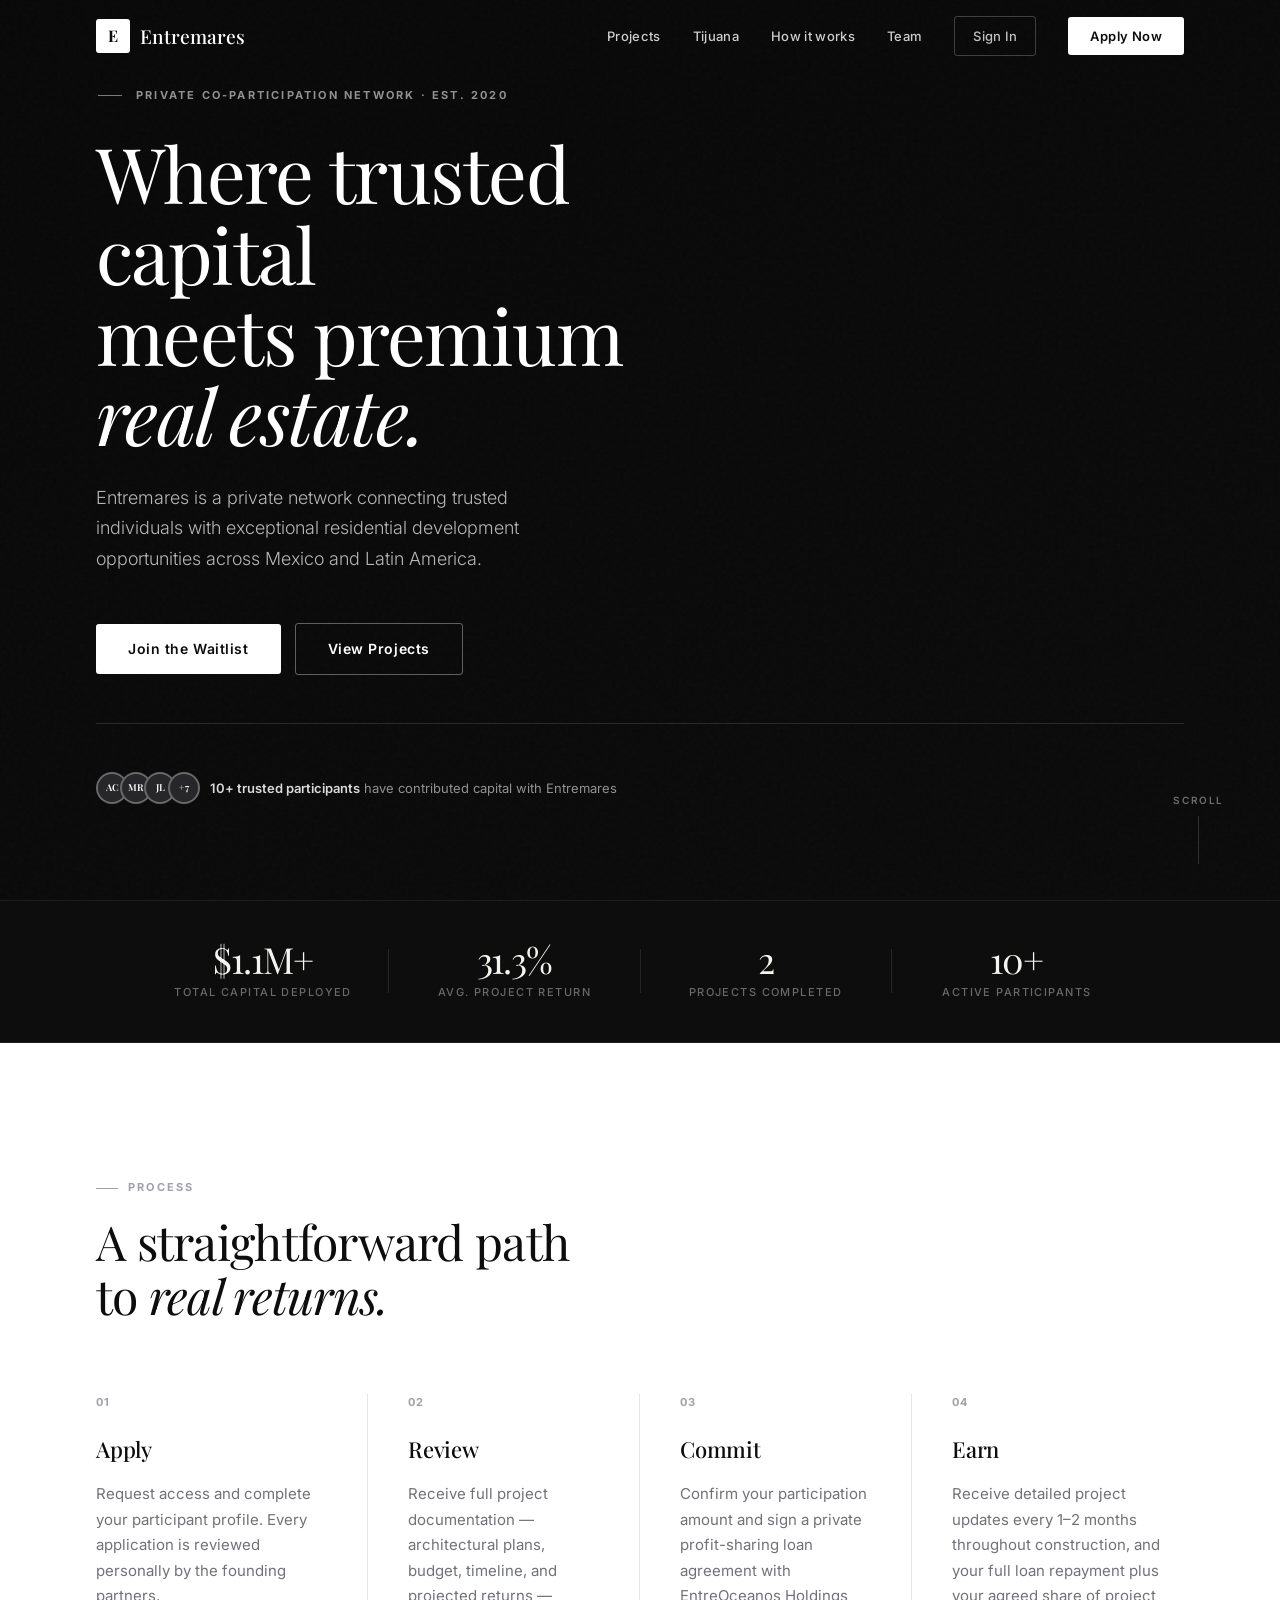
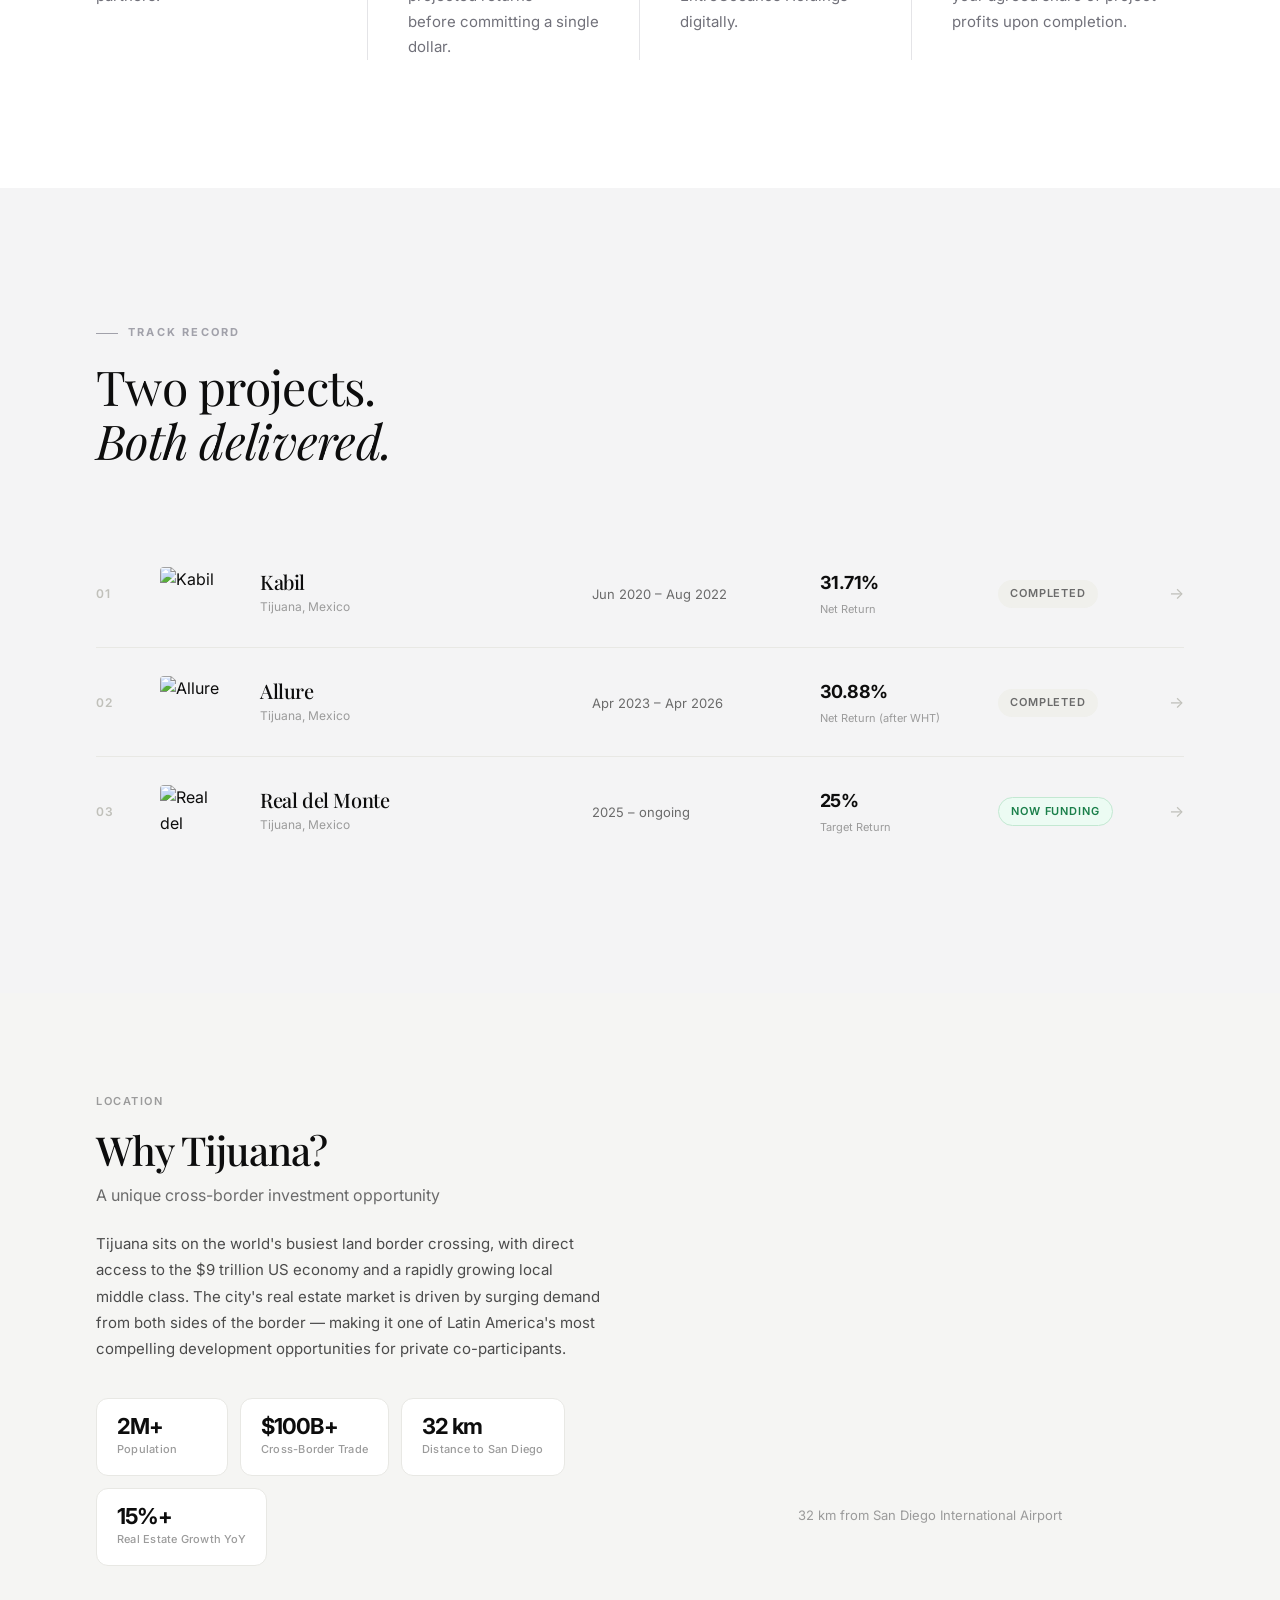
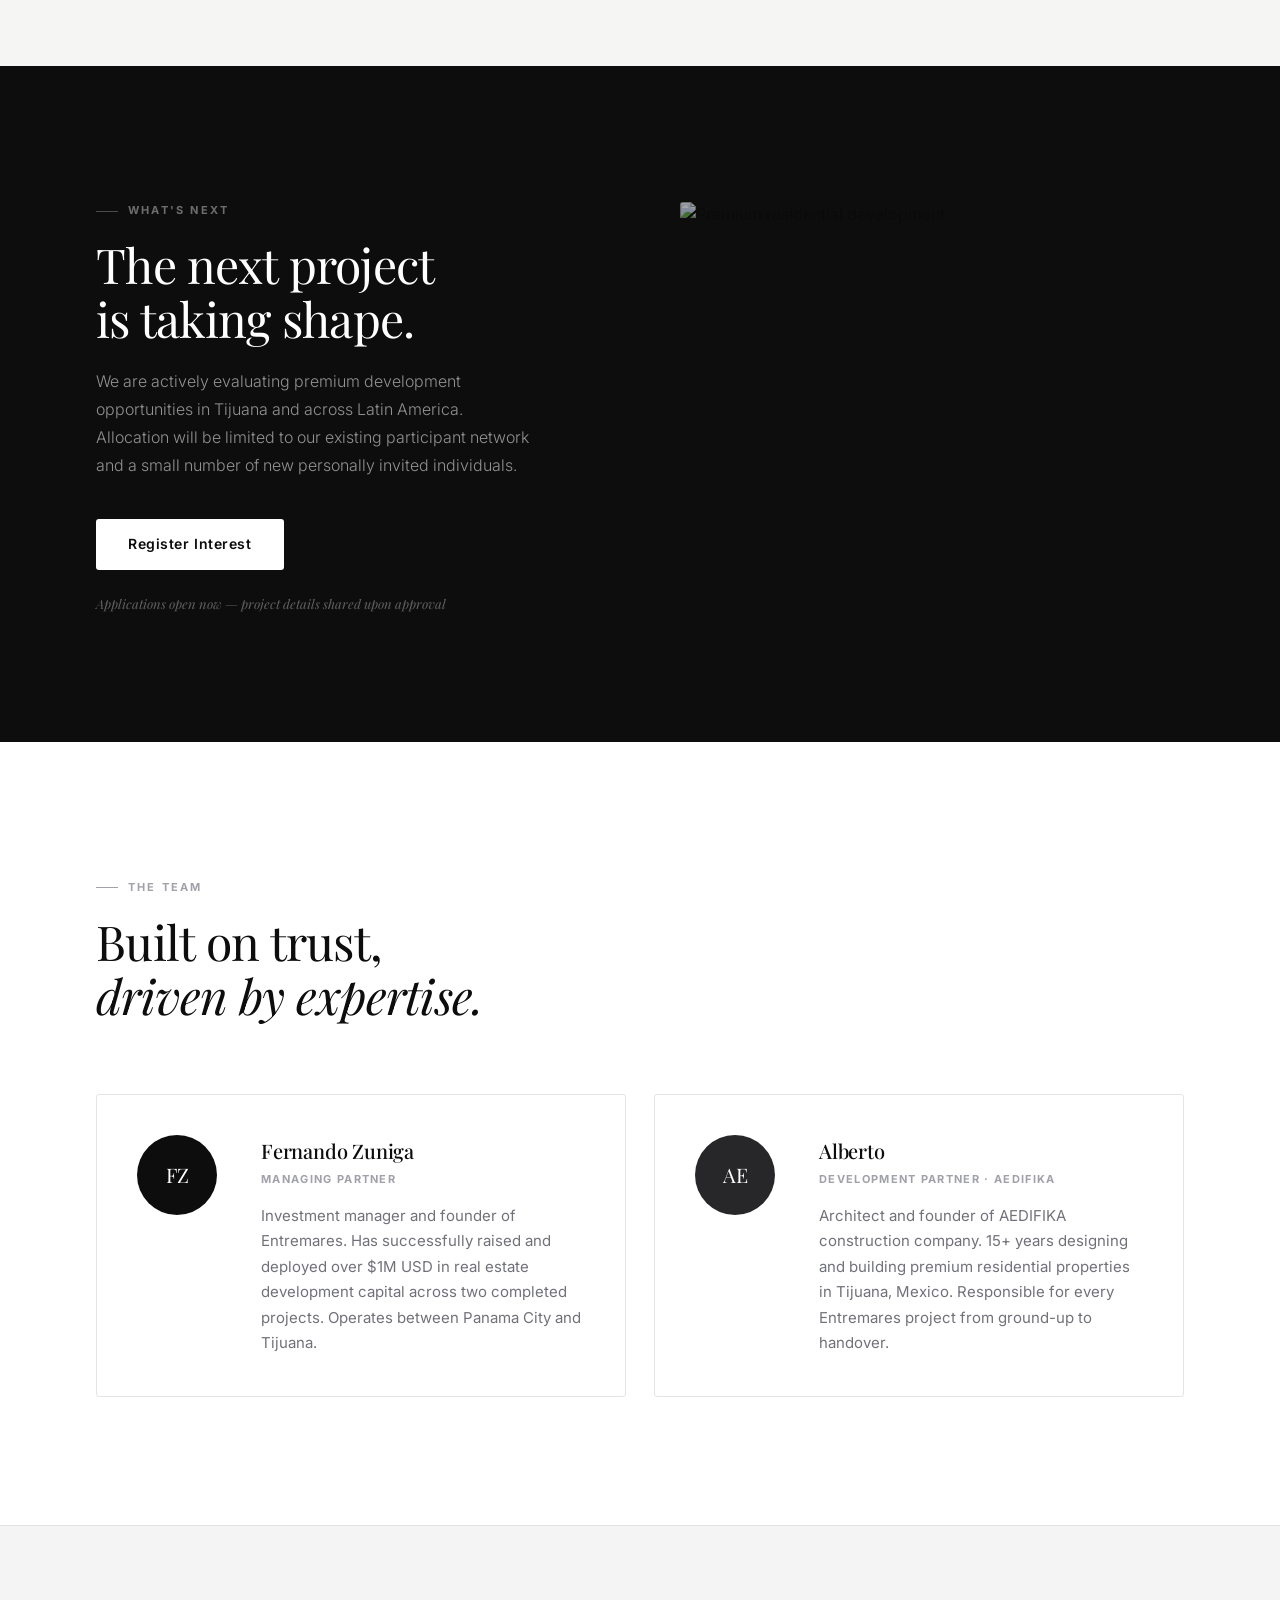
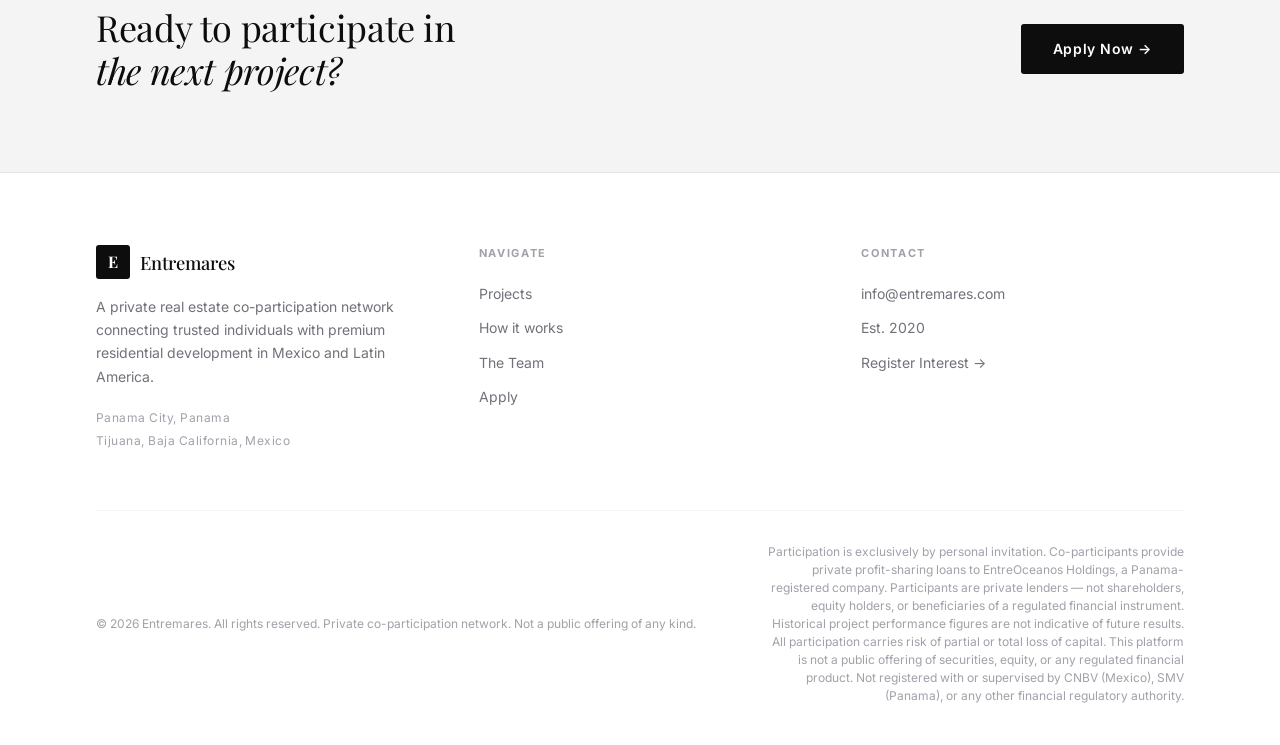
==== commit 965735b0: "Redesign landing page - editorial project list + dark stats strip" ====
--- a/index.html
+++ b/index.html
@@ -358,6 +358,144 @@
             .proj-detail-inv-grid { grid-template-columns: repeat(2, 1fr); }
             .proj-detail-body { padding: 24px 20px 32px; }
         }
+
+    /* ── Hero eyebrow fix ── */
+    .hero-eyebrow {
+      display: flex;
+      align-items: center;
+      gap: 14px;
+      padding-left: 2px;
+    }
+    .hero-eyebrow::before {
+      content: '';
+      display: inline-block;
+      width: 24px;
+      height: 1px;
+      background: rgba(255,255,255,0.45);
+      flex-shrink: 0;
+    }
+
+    /* ── Dark stats strip ── */
+    .stats-strip {
+      background: #0D0D0D;
+      border-top: 1px solid rgba(255,255,255,0.07);
+      border-bottom: 1px solid rgba(255,255,255,0.07);
+      padding: 40px 0;
+    }
+    .stats-strip-inner {
+      max-width: 1100px;
+      margin: 0 auto;
+      padding: 0 48px;
+      display: flex;
+      align-items: center;
+      justify-content: space-between;
+    }
+    .stats-strip-item {
+      display: flex;
+      flex-direction: column;
+      align-items: center;
+      gap: 7px;
+      flex: 1;
+    }
+    .strip-val {
+      font-family: 'Playfair Display', serif;
+      font-size: 2.25rem;
+      font-weight: 400;
+      color: #F5F5F0;
+      letter-spacing: -0.03em;
+      line-height: 1;
+    }
+    .strip-lbl {
+      font-size: 0.6875rem;
+      font-weight: 500;
+      letter-spacing: 0.13em;
+      text-transform: uppercase;
+      color: rgba(255,255,255,0.38);
+    }
+    .stats-strip-divider {
+      width: 1px;
+      height: 44px;
+      background: rgba(255,255,255,0.1);
+      flex-shrink: 0;
+    }
+
+    /* ── Editorial project list ── */
+    .proj-editorial { margin-top: 48px; }
+    .proj-editorial-row {
+      display: grid;
+      grid-template-columns: 36px 72px 1fr 200px 150px 130px 28px;
+      align-items: center;
+      gap: 28px;
+      padding: 28px 0;
+      cursor: pointer;
+      transition: all 0.2s;
+      border-radius: 4px;
+      text-decoration: none;
+    }
+    .proj-editorial-row:hover { background: rgba(0,0,0,0.03); }
+    .proj-editorial-row:hover .proj-ed-arrow { transform: translateX(5px); color: #0D0D0D; }
+    .proj-editorial-divider { height: 1px; background: #E8E8E4; }
+    .proj-ed-num {
+      font-size: 0.75rem;
+      font-weight: 600;
+      letter-spacing: 0.08em;
+      color: #C0C0BA;
+    }
+    .proj-ed-img-wrap {
+      width: 72px;
+      height: 52px;
+      border-radius: 4px;
+      overflow: hidden;
+      flex-shrink: 0;
+    }
+    .proj-ed-img { width: 100%; height: 100%; object-fit: cover; display: block; }
+    .proj-ed-title {
+      font-family: 'Playfair Display', serif;
+      font-size: 1.25rem;
+      font-weight: 500;
+      color: #0D0D0D;
+      letter-spacing: -0.02em;
+      line-height: 1.2;
+    }
+    .proj-ed-location { font-size: 0.75rem; color: #9B9B9B; margin-top: 3px; }
+    .proj-ed-dates { font-size: 0.8125rem; color: #6B6B6B; }
+    .proj-ed-return { display: flex; flex-direction: column; gap: 3px; }
+    .proj-ed-return-val {
+      font-size: 1.125rem;
+      font-weight: 700;
+      letter-spacing: -0.03em;
+      color: #0D0D0D;
+    }
+    .proj-ed-return-lbl { font-size: 0.6875rem; color: #9B9B9B; }
+    .proj-ed-badge {
+      font-size: 0.6875rem;
+      font-weight: 600;
+      letter-spacing: 0.08em;
+      text-transform: uppercase;
+      border-radius: 100px;
+      padding: 5px 12px;
+      white-space: nowrap;
+      display: inline-block;
+    }
+    .proj-ed-badge--done { background: #F0F0EC; color: #6B6B6B; }
+    .proj-ed-badge--funding { background: #ECFBF3; color: #1A7F4A; border: 1px solid #C3E8D2; }
+    .proj-ed-arrow { font-size: 1rem; color: #C0C0BA; transition: transform 0.2s, color 0.2s; text-align: right; }
+
+    /* Mobile */
+    @media (max-width: 900px) {
+      .proj-editorial-row { grid-template-columns: 32px 60px 1fr 120px 24px; gap: 16px; }
+      .proj-ed-dates { display: none; }
+      .proj-ed-status { display: none; }
+    }
+    @media (max-width: 600px) {
+      .stats-strip-inner { flex-wrap: wrap; gap: 28px; padding: 0 24px; justify-content: center; }
+      .stats-strip-item { min-width: 42%; }
+      .stats-strip-divider { display: none; }
+      .strip-val { font-size: 1.875rem; }
+      .proj-editorial-row { grid-template-columns: 28px 52px 1fr 100px 20px; gap: 12px; padding: 20px 0; }
+      .proj-ed-title { font-size: 1.125rem; }
+      .proj-ed-return-val { font-size: 1rem; }
+    }
     </style>
 </head>
 <body>
@@ -469,37 +607,6 @@
     </section>
 
     <!-- ===== Photo Gallery Row ===== -->
-    <section class="hero-gallery" aria-label="Photo gallery">
-        <div class="gallery-row">
-            <div class="gallery-item" data-gallery-idx="0">
-                <img
-                    id="gallery-img-1"
-                    src="https://images.unsplash.com/photo-1558618666-fcd25c85cd64?w=900&q=80"
-                    alt="Entremares development"
-                    class="gallery-img"
-                    loading="lazy"
-                >
-            </div>
-            <div class="gallery-item" data-gallery-idx="1">
-                <img
-                    id="gallery-img-2"
-                    src="https://images.unsplash.com/photo-1591867424488-7e3e1ef2ba65?w=900&q=80"
-                    alt="Tijuana aerial view"
-                    class="gallery-img"
-                    loading="lazy"
-                >
-            </div>
-            <div class="gallery-item" data-gallery-idx="2">
-                <img
-                    id="gallery-img-3"
-                    src="https://images.unsplash.com/photo-1560448204-e02f11c3d0e2?w=900&q=80"
-                    alt="Modern architecture"
-                    class="gallery-img"
-                    loading="lazy"
-                >
-            </div>
-        </div>
-    </section>
 
     <!-- Gallery Lightbox -->
     <div class="gallery-lightbox" id="gallery-lightbox" style="display:none" role="dialog" aria-modal="true" aria-label="Photo lightbox">
@@ -556,29 +663,28 @@
     </div>
 
     <!-- ===== Stats Bar ===== -->
-    <section class="stats" aria-label="Key statistics">
-        <div class="container">
-            <div class="stats-grid" data-stagger style="--stats-cols: 3">
-                <div class="stat-item fade-up">
-                    <div class="stat-value">
-                        <span id="stat-capital" class="dynamic-content">$1.1M+</span>
-                    </div>
-                    <div class="stat-label dynamic-content" id="stat-capital-lbl">Total Capital Deployed</div>
-                </div>
-                <div class="stat-item fade-up">
-                    <div class="stat-value">
-                        <span id="stat-return" class="dynamic-content">30.0%</span>
-                    </div>
-                    <div class="stat-label dynamic-content" id="stat-return-lbl">Historical Project Performance</div>
-                </div>
-                <div class="stat-item fade-up">
-                    <div class="stat-value">
-                        <span id="stat-investors" class="dynamic-content">10+</span>
-                    </div>
-                    <div class="stat-label dynamic-content" id="stat-investors-lbl">Active Participants</div>
-                </div>
-            </div>
-        </div>
+    <section class="stats-strip" aria-label="Performance statistics">
+      <div class="stats-strip-inner">
+        <div class="stats-strip-item">
+          <span class="strip-val dynamic-content" id="stat-capital">$1.1M+</span>
+          <span class="strip-lbl dynamic-content" id="stat-capital-lbl">Total Capital Deployed</span>
+        </div>
+        <div class="stats-strip-divider"></div>
+        <div class="stats-strip-item">
+          <span class="strip-val dynamic-content" id="stat-return">31.3%</span>
+          <span class="strip-lbl dynamic-content" id="stat-return-lbl">Avg. Project Return</span>
+        </div>
+        <div class="stats-strip-divider"></div>
+        <div class="stats-strip-item">
+          <span class="strip-val">2</span>
+          <span class="strip-lbl">Projects Completed</span>
+        </div>
+        <div class="stats-strip-divider"></div>
+        <div class="stats-strip-item">
+          <span class="strip-val dynamic-content" id="stat-investors">10+</span>
+          <span class="strip-lbl dynamic-content" id="stat-investors-lbl">Active Participants</span>
+        </div>
+      </div>
     </section>
 
     <!-- ===== How It Works ===== -->
@@ -629,124 +735,77 @@
                 </h2>
             </div>
 
-            <div class="projects-row dynamic-content">
-
-                <!-- KABIL -->
-                <article class="proj-card fade-up">
-                    <div class="proj-card-img-wrap">
-                        <img
-                            id="kabil-card-img"
-                            src="https://images.unsplash.com/photo-1560448204-e02f11c3d0e2?w=900&q=80&auto=format&fit=crop"
-                            alt="Kabil — 4 luxury apartments in Tijuana"
-                            class="proj-card-img"
-                            loading="lazy"
-                        >
-                        <div class="proj-card-badge" id="kabil-badge">Completed</div>
-                    </div>
-                    <div class="proj-card-body">
-                        <div class="proj-card-meta">
-                            <span>Tijuana, Mexico</span>
-                            <span id="kabil-dates">Jun 2020 – Aug 2022</span>
-                        </div>
-                        <h3 class="proj-card-title">Kabil</h3>
-                        <p class="proj-card-desc dynamic-content" id="kabil-desc">Four luxury apartments designed with meticulous attention to finish and spatial flow. Built and fully sold in under 26 months — 3 months from first listing to sold out.</p>
-                        <div class="proj-card-numbers">
-                            <div class="proj-num">
-                                <div class="proj-num-val" id="kabil-investment">$227,345</div>
-                                <div class="proj-num-lbl">Investment</div>
-                            </div>
-                            <div class="proj-num">
-                                <div class="proj-num-val" id="kabil-return">31.71%</div>
-                                <div class="proj-num-lbl">Net Return</div>
-                            </div>
-                            <div class="proj-num">
-                                <div class="proj-num-val dynamic-content" id="kabil-timeline">26 mo.</div>
-                                <div class="proj-num-lbl">Duration</div>
-                            </div>
-                        </div>
-                        <button class="proj-card-link" onclick="openProjectDetail('kabil')">
-                            View Project Details <span class="arrow">→</span>
-                        </button>
-                    </div>
-                </article>
-
-                <!-- ALLURE -->
-                <article class="proj-card fade-up" style="transition-delay: 0.12s">
-                    <div class="proj-card-img-wrap">
-                        <img
-                            id="allure-card-img"
-                            src="https://images.unsplash.com/photo-1580587771525-78b9dba3b914?w=900&q=80&auto=format&fit=crop"
-                            alt="Allure — 2 premium townhouses in Tijuana"
-                            class="proj-card-img"
-                            loading="lazy"
-                        >
-                        <div class="proj-card-badge" id="allure-badge">Completed</div>
-                    </div>
-                    <div class="proj-card-body">
-                        <div class="proj-card-meta">
-                            <span>Tijuana, Mexico</span>
-                            <span id="allure-dates">Apr 2023 – Apr 2026</span>
-                        </div>
-                        <h3 class="proj-card-title" id="allure-card-title">Allure</h3>
-                        <p class="proj-card-desc" id="allure-desc">Two premium townhouses that pushed the bar on design and premium finishes. Delivered a 30.88% net return after withholding tax — our strongest result to date.</p>
-                        <div class="proj-card-numbers">
-                            <div class="proj-num">
-                                <div class="proj-num-val" id="allure-investment">$449,059</div>
-                                <div class="proj-num-lbl">Investment</div>
-                            </div>
-                            <div class="proj-num">
-                                <div class="proj-num-val" id="allure-return">30.88%</div>
-                                <div class="proj-num-lbl">Net Return (after WHT)</div>
-                            </div>
-                            <div class="proj-num">
-                                <div class="proj-num-val" id="allure-timeline">36 mo.</div>
-                                <div class="proj-num-lbl">Duration</div>
-                            </div>
-                        </div>
-                        <button class="proj-card-link" onclick="openProjectDetail('allure')">
-                            View Project Details <span class="arrow">→</span>
-                        </button>
-                    </div>
-                </article>
-
-                <!-- REAL DEL MONTE -->
-                <article class="proj-card fade-up" style="transition-delay: 0.24s">
-                    <div class="proj-card-img-wrap">
-                        <img
-                            id="rdm-card-img"
-                            src="https://images.unsplash.com/photo-1486325212027-8081e485255e?w=900&q=80&auto=format&fit=crop"
-                            alt="Real del Monte — premium residential development in Tijuana"
-                            class="proj-card-img"
-                            loading="lazy"
-                        >
-                        <div class="proj-card-badge" id="rdm-badge" style="background:#1A7F4A;color:#fff;">NOW FUNDING</div>
-                    </div>
-                    <div class="proj-card-body">
-                        <div class="proj-card-meta">
-                            <span>Tijuana, Mexico</span>
-                            <span id="rdm-dates"></span>
-                        </div>
-                        <h3 class="proj-card-title" id="rdm-card-title">Real del Monte</h3>
-                        <p class="proj-card-desc" id="rdm-desc">Our current active project — a premium residential development in the heart of Tijuana's most sought-after neighborhood. Targeting 20-25% net return over 24 months.</p>
-                        <div class="proj-card-numbers">
-                            <div class="proj-num">
-                                <div class="proj-num-val" id="rdm-capex-card">~$850K</div>
-                                <div class="proj-num-lbl">Total Capex</div>
-                            </div>
-                            <div class="proj-num">
-                                <div class="proj-num-val" id="rdm-return">20–25%</div>
-                                <div class="proj-num-lbl">Target Return</div>
-                            </div>
-                            <div class="proj-num">
-                                <div class="proj-num-val" id="rdm-timeline">24 mo.</div>
-                                <div class="proj-num-lbl">Timeline</div>
-                            </div>
-                        </div>
-                        <button class="proj-card-link" onclick="openProjectDetail('real_del_monte')">
-                            Learn More &amp; Participate <span class="arrow">→</span>
-                        </button>
-                    </div>
-                </article>
+            <div class="proj-editorial dynamic-content">
+
+              <div class="proj-editorial-row" onclick="openProjectDetail('kabil')" role="button" tabindex="0" aria-label="View Kabil project details">
+                <span class="proj-ed-num">01</span>
+                <div class="proj-ed-img-wrap">
+                  <img id="kabil-card-img" src="https://images.unsplash.com/photo-1560448204-e02f11c3d0e2?w=400&q=80" alt="Kabil" class="proj-ed-img" loading="lazy">
+                </div>
+                <div>
+                  <div class="proj-ed-title">Kabil</div>
+                  <div class="proj-ed-location">Tijuana, Mexico</div>
+                </div>
+                <div class="proj-ed-dates-wrap">
+                  <span class="proj-ed-dates" id="kabil-dates">Jun 2020 – Aug 2022</span>
+                </div>
+                <div class="proj-ed-return">
+                  <span class="proj-ed-return-val" id="kabil-return">31.71%</span>
+                  <span class="proj-ed-return-lbl">Net Return</span>
+                </div>
+                <div class="proj-ed-status">
+                  <span class="proj-ed-badge proj-ed-badge--done" id="kabil-badge">Completed</span>
+                </div>
+                <div class="proj-ed-arrow">→</div>
+              </div>
+
+              <div class="proj-editorial-divider"></div>
+
+              <div class="proj-editorial-row" onclick="openProjectDetail('allure')" role="button" tabindex="0" aria-label="View Allure project details">
+                <span class="proj-ed-num">02</span>
+                <div class="proj-ed-img-wrap">
+                  <img id="allure-card-img" src="https://images.unsplash.com/photo-1580587771525-78b9dba3b914?w=400&q=80" alt="Allure" class="proj-ed-img" loading="lazy">
+                </div>
+                <div>
+                  <div class="proj-ed-title">Allure</div>
+                  <div class="proj-ed-location">Tijuana, Mexico</div>
+                </div>
+                <div class="proj-ed-dates-wrap">
+                  <span class="proj-ed-dates" id="allure-dates">Apr 2023 – Apr 2026</span>
+                </div>
+                <div class="proj-ed-return">
+                  <span class="proj-ed-return-val" id="allure-return">30.88%</span>
+                  <span class="proj-ed-return-lbl">Net Return (after WHT)</span>
+                </div>
+                <div class="proj-ed-status">
+                  <span class="proj-ed-badge proj-ed-badge--done" id="allure-badge">Completed</span>
+                </div>
+                <div class="proj-ed-arrow">→</div>
+              </div>
+
+              <div class="proj-editorial-divider"></div>
+
+              <div class="proj-editorial-row" onclick="openProjectDetail('real_del_monte')" role="button" tabindex="0" aria-label="View Real del Monte project details">
+                <span class="proj-ed-num">03</span>
+                <div class="proj-ed-img-wrap">
+                  <img id="rdm-card-img" src="https://images.unsplash.com/photo-1486325212027-8081e485255e?w=400&q=80" alt="Real del Monte" class="proj-ed-img" loading="lazy">
+                </div>
+                <div>
+                  <div class="proj-ed-title" id="rdm-card-title">Real del Monte</div>
+                  <div class="proj-ed-location">Tijuana, Mexico</div>
+                </div>
+                <div class="proj-ed-dates-wrap">
+                  <span class="proj-ed-dates" id="rdm-dates">2025 – ongoing</span>
+                </div>
+                <div class="proj-ed-return">
+                  <span class="proj-ed-return-val" id="rdm-return">25%</span>
+                  <span class="proj-ed-return-lbl">Target Return</span>
+                </div>
+                <div class="proj-ed-status">
+                  <span class="proj-ed-badge proj-ed-badge--funding" id="rdm-badge">Now Funding</span>
+                </div>
+                <div class="proj-ed-arrow">→</div>
+              </div>
 
             </div>
         </div>
@@ -1155,14 +1214,7 @@
         if (tr.allure_investment_amount) document.getElementById('allure-investment').textContent = tr.allure_investment_amount;
 
         /* Real del Monte card */
-        // Update RDM capex card
-        if (rdm.capex) {
-            const capexCardEl = document.getElementById('rdm-capex-card');
-            if (capexCardEl) capexCardEl.textContent = rdm.capex;
-        }
         const rdmCardImg = document.getElementById('rdm-card-img');
-        console.log('RDM featured_photo from DB:', rdm.featured_photo);
-        console.log('RDM full object:', JSON.stringify(rdm));
         if (rdmCardImg && rdm.featured_photo) rdmCardImg.src = rdm.featured_photo;
         if (rdm.hero_title)  { const el = document.getElementById('rdm-card-title'); if (el) el.textContent = rdm.hero_title; }
         if (rdm.description) { const el = document.getElementById('rdm-desc');       if (el) el.textContent = rdm.description; }
@@ -1202,6 +1254,13 @@
             revealAll();
         }
     })();
+
+    /* Keyboard support for editorial rows */
+    document.querySelectorAll('.proj-editorial-row').forEach(row => {
+      row.addEventListener('keydown', e => {
+        if (e.key === 'Enter' || e.key === ' ') { e.preventDefault(); row.click(); }
+      });
+    });
     </script>
 </body>
 </html>
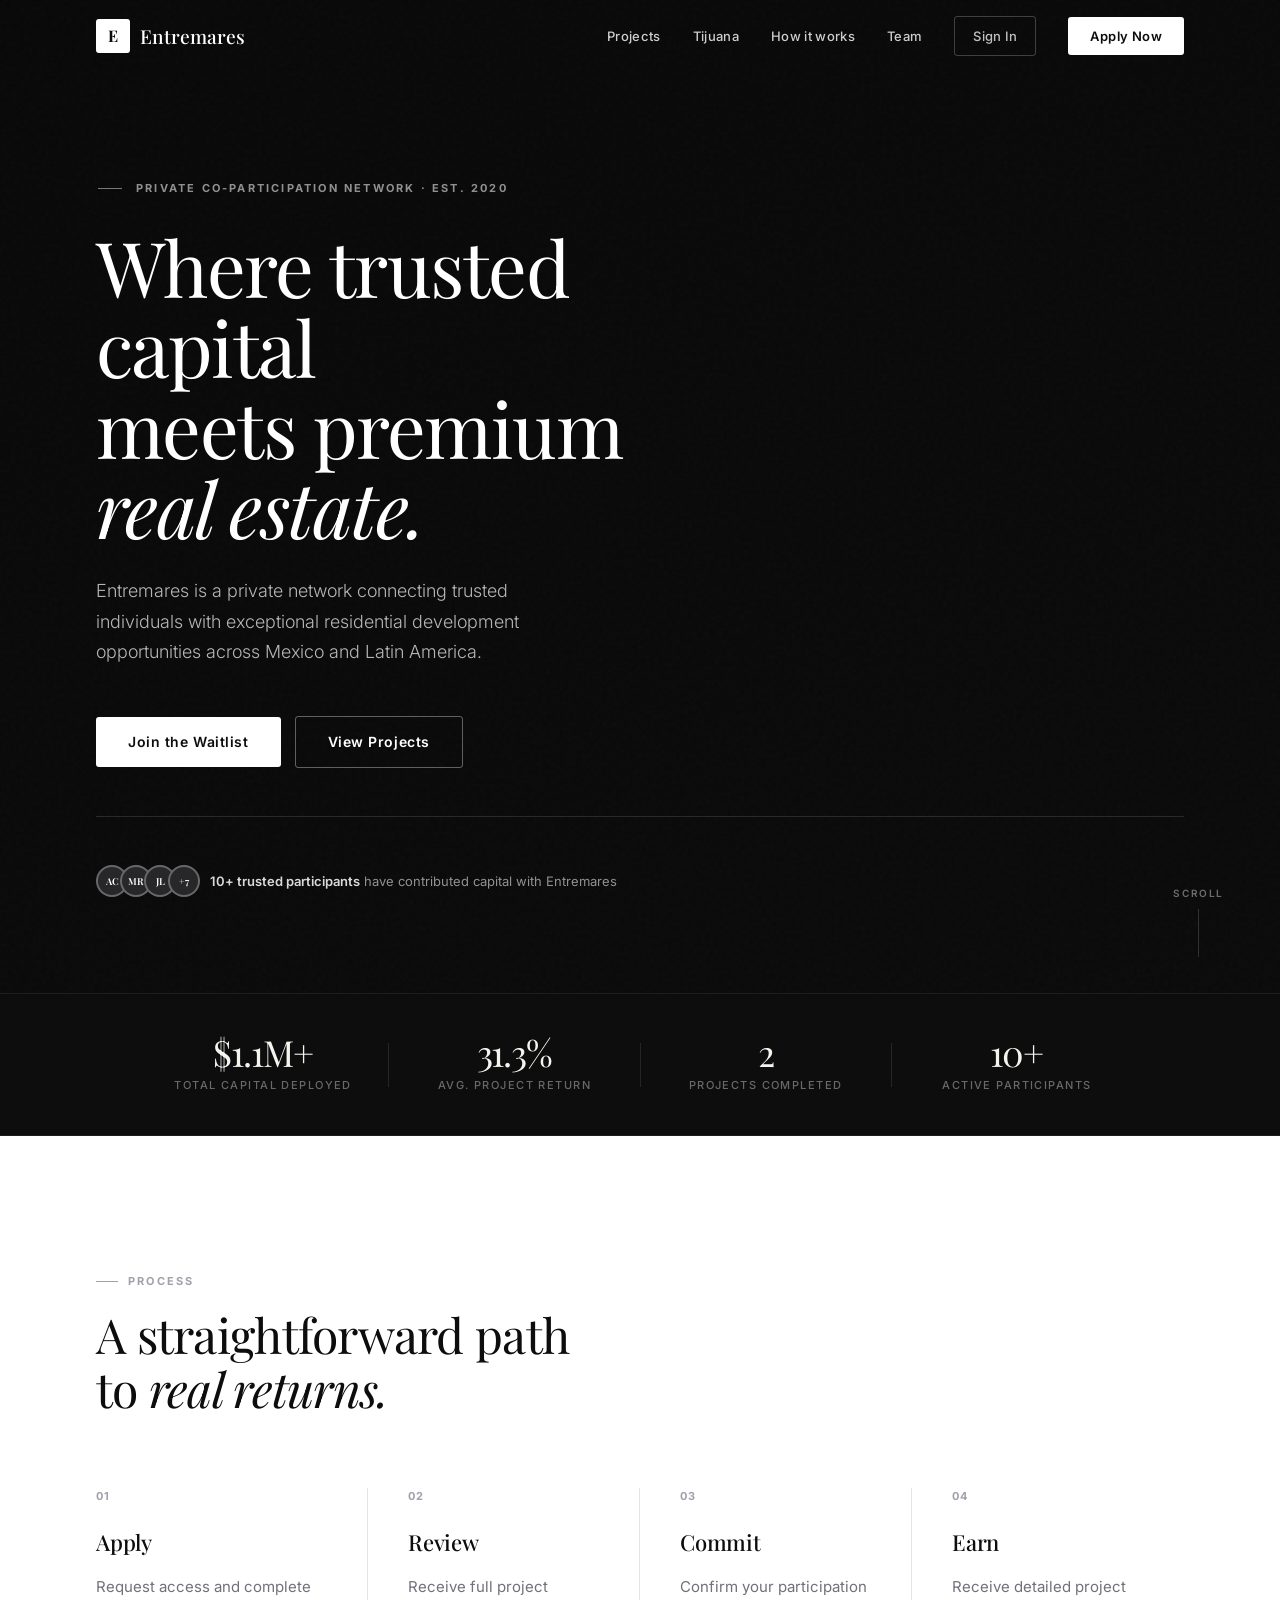
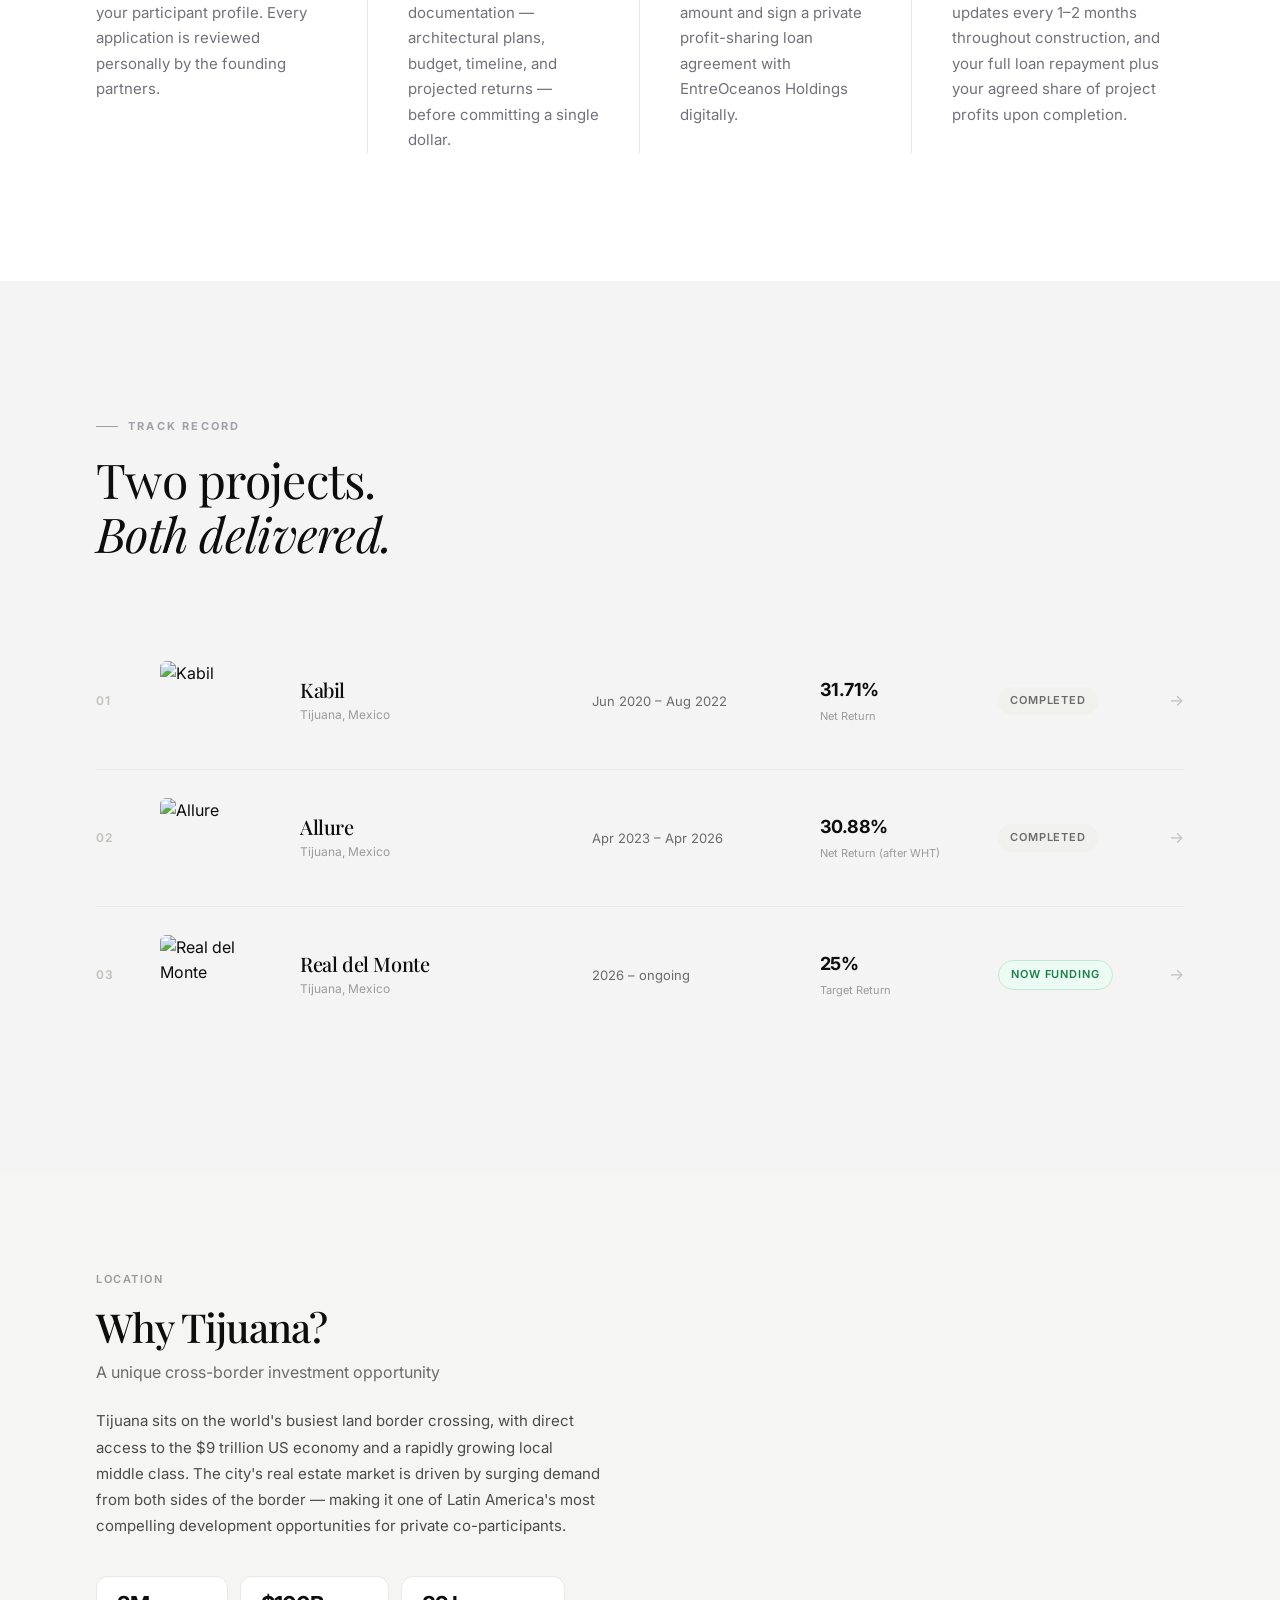
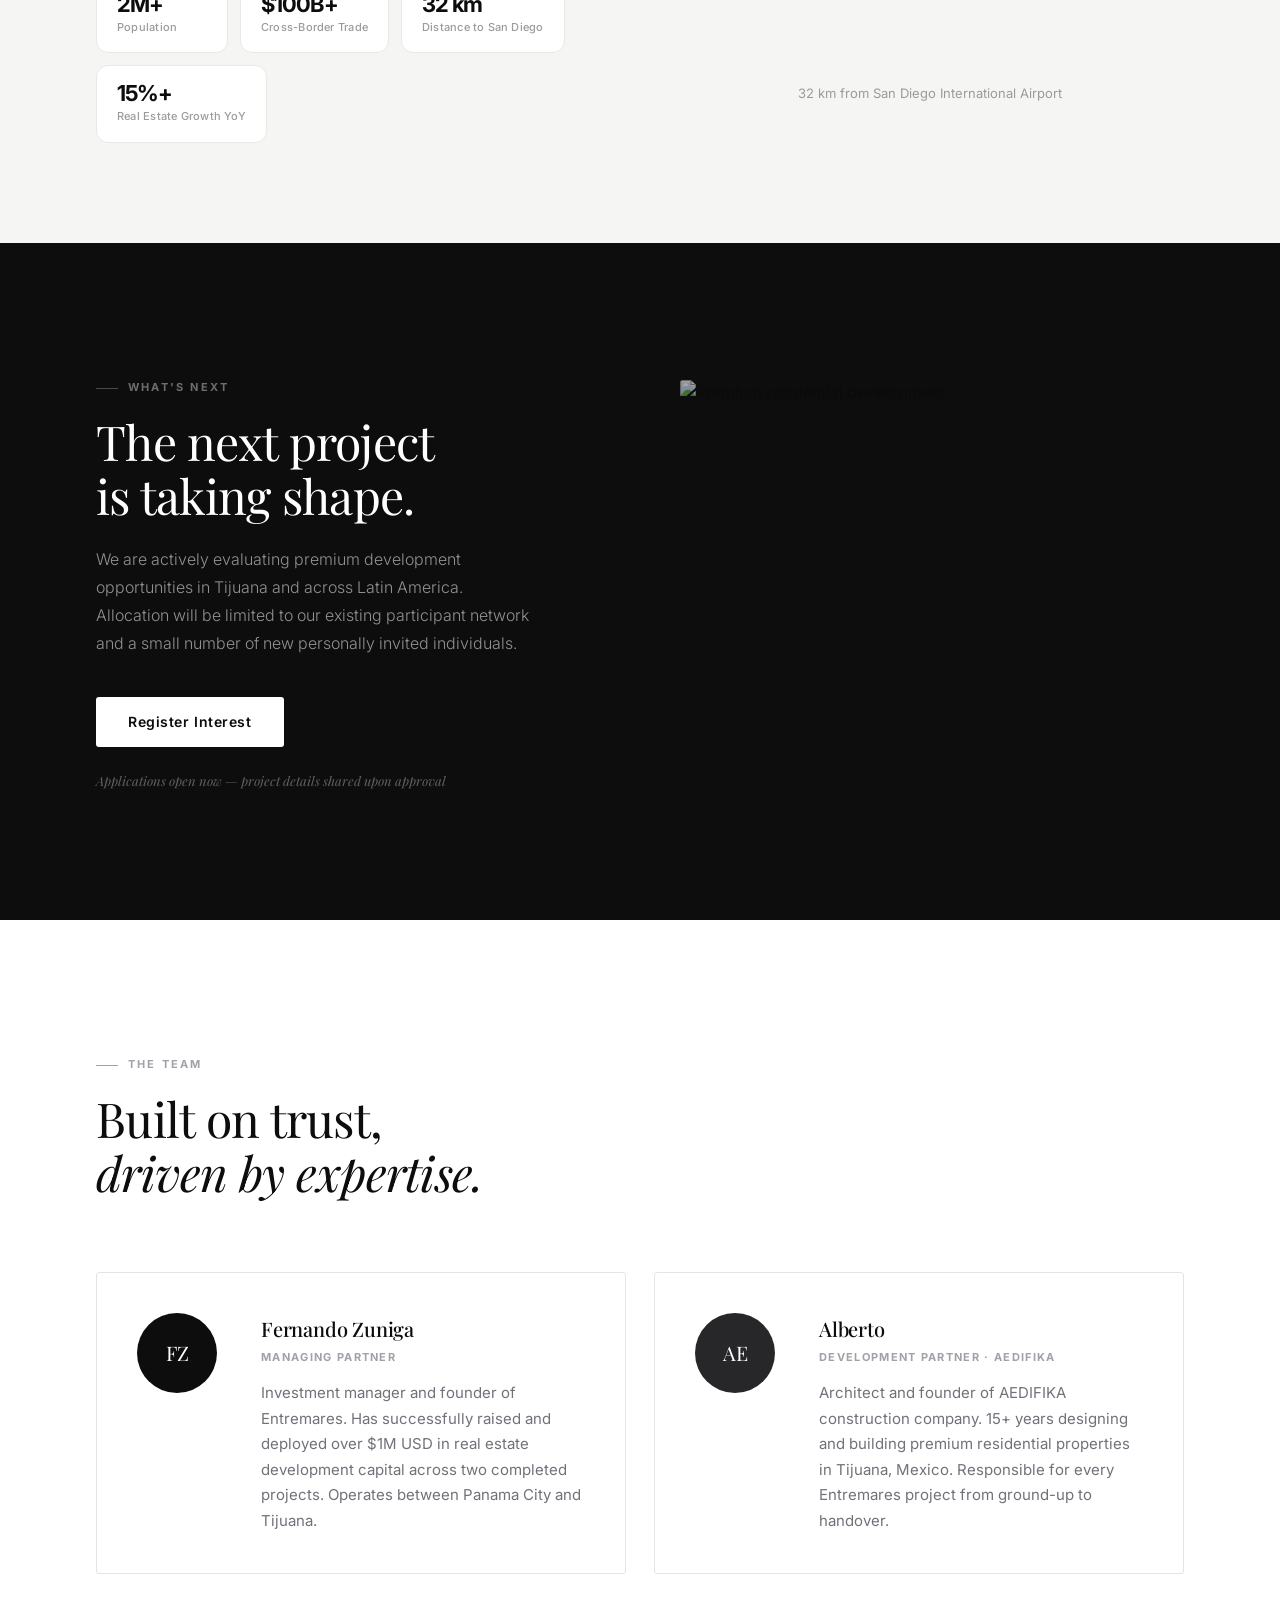
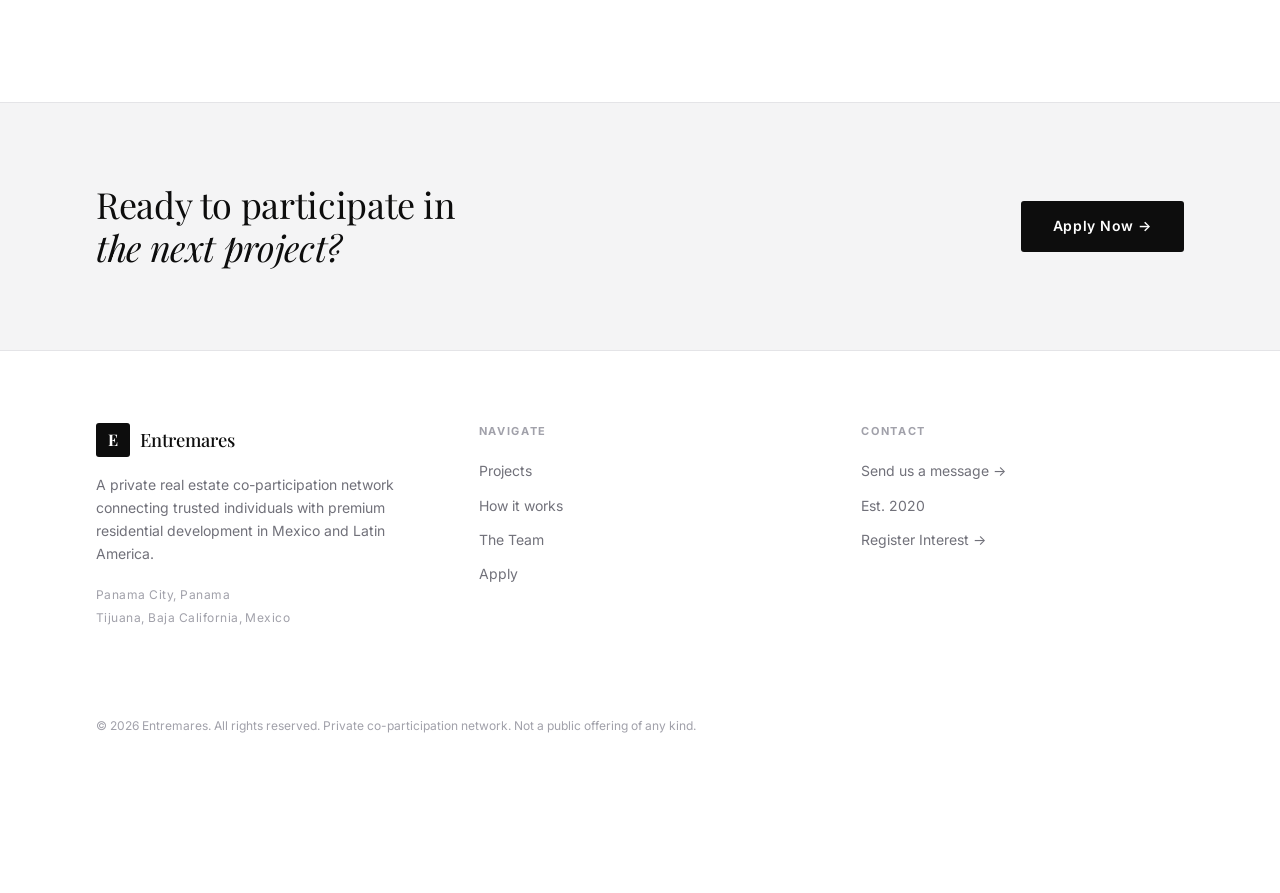
==== commit 783c1c1c: "Fix hero spacing, bigger thumbnails, mobile layout, RDM dates, footer" ====
--- a/index.html
+++ b/index.html
@@ -16,7 +16,7 @@
         /* Page-specific overrides */
         .dynamic-content { opacity: 0; transition: opacity 0.4s ease; }
         .hero { min-height: 100vh; }
-        .hero-content { padding-top: 0; }
+        .hero-content { padding-top: 180px; }
 
         /* Sign In button in nav */
         .nav-signin {
@@ -423,7 +423,7 @@
     .proj-editorial { margin-top: 48px; }
     .proj-editorial-row {
       display: grid;
-      grid-template-columns: 36px 72px 1fr 200px 150px 130px 28px;
+      grid-template-columns: 36px 112px 1fr 200px 150px 130px 28px;
       align-items: center;
       gap: 28px;
       padding: 28px 0;
@@ -442,9 +442,9 @@
       color: #C0C0BA;
     }
     .proj-ed-img-wrap {
-      width: 72px;
-      height: 52px;
-      border-radius: 4px;
+      width: 112px;
+      height: 80px;
+      border-radius: 6px;
       overflow: hidden;
       flex-shrink: 0;
     }
@@ -483,7 +483,8 @@
 
     /* Mobile */
     @media (max-width: 900px) {
-      .proj-editorial-row { grid-template-columns: 32px 60px 1fr 120px 24px; gap: 16px; }
+      .proj-editorial-row { grid-template-columns: 32px 90px 1fr 120px 24px; gap: 16px; }
+      .proj-ed-img-wrap { width: 90px; height: 66px; }
       .proj-ed-dates { display: none; }
       .proj-ed-status { display: none; }
     }
@@ -492,9 +493,38 @@
       .stats-strip-item { min-width: 42%; }
       .stats-strip-divider { display: none; }
       .strip-val { font-size: 1.875rem; }
-      .proj-editorial-row { grid-template-columns: 28px 52px 1fr 100px 20px; gap: 12px; padding: 20px 0; }
-      .proj-ed-title { font-size: 1.125rem; }
-      .proj-ed-return-val { font-size: 1rem; }
+      .proj-editorial-row {
+        grid-template-columns: 1fr auto 20px;
+        grid-template-rows: auto auto;
+        gap: 10px 14px;
+        padding: 16px 0;
+      }
+      .proj-ed-img-wrap {
+        grid-column: 1 / -1;
+        grid-row: 1;
+        width: 100%;
+        height: 140px;
+        border-radius: 8px;
+      }
+      .proj-ed-num { display: none; }
+      .proj-ed-dates-wrap { display: none; }
+      .proj-ed-status { display: none; }
+      .proj-ed-title { font-size: 1rem; }
+      .proj-ed-return-val { font-size: 0.9375rem; }
+    }
+    .footer-bottom {
+      margin-top: 48px;
+      padding-top: 28px;
+      border-top: 1px solid rgba(255,255,255,0.08);
+    }
+    .footer-legal {
+      max-width: 100% !important;
+      column-count: 1 !important;
+      columns: 1 !important;
+      margin-top: 10px;
+      font-size: 0.75rem;
+      line-height: 1.75;
+      color: rgba(255,255,255,0.32);
     }
     </style>
 </head>
@@ -795,7 +825,7 @@
                   <div class="proj-ed-location">Tijuana, Mexico</div>
                 </div>
                 <div class="proj-ed-dates-wrap">
-                  <span class="proj-ed-dates" id="rdm-dates">2025 – ongoing</span>
+                  <span class="proj-ed-dates" id="rdm-dates">2026 – ongoing</span>
                 </div>
                 <div class="proj-ed-return">
                   <span class="proj-ed-return-val" id="rdm-return">25%</span>
@@ -969,7 +999,7 @@
                 <div>
                     <span class="footer-col-label">Contact</span>
                     <div class="footer-links">
-                        <a href="mailto:info@entremares.com" class="footer-link">info@entremares.com</a>
+                        <a href="apply.html" class="footer-link">Send us a message →</a>
                         <span class="footer-link" style="cursor: default;">Est. 2020</span>
                         <a href="apply.html" class="footer-link">Register Interest →</a>
                     </div>
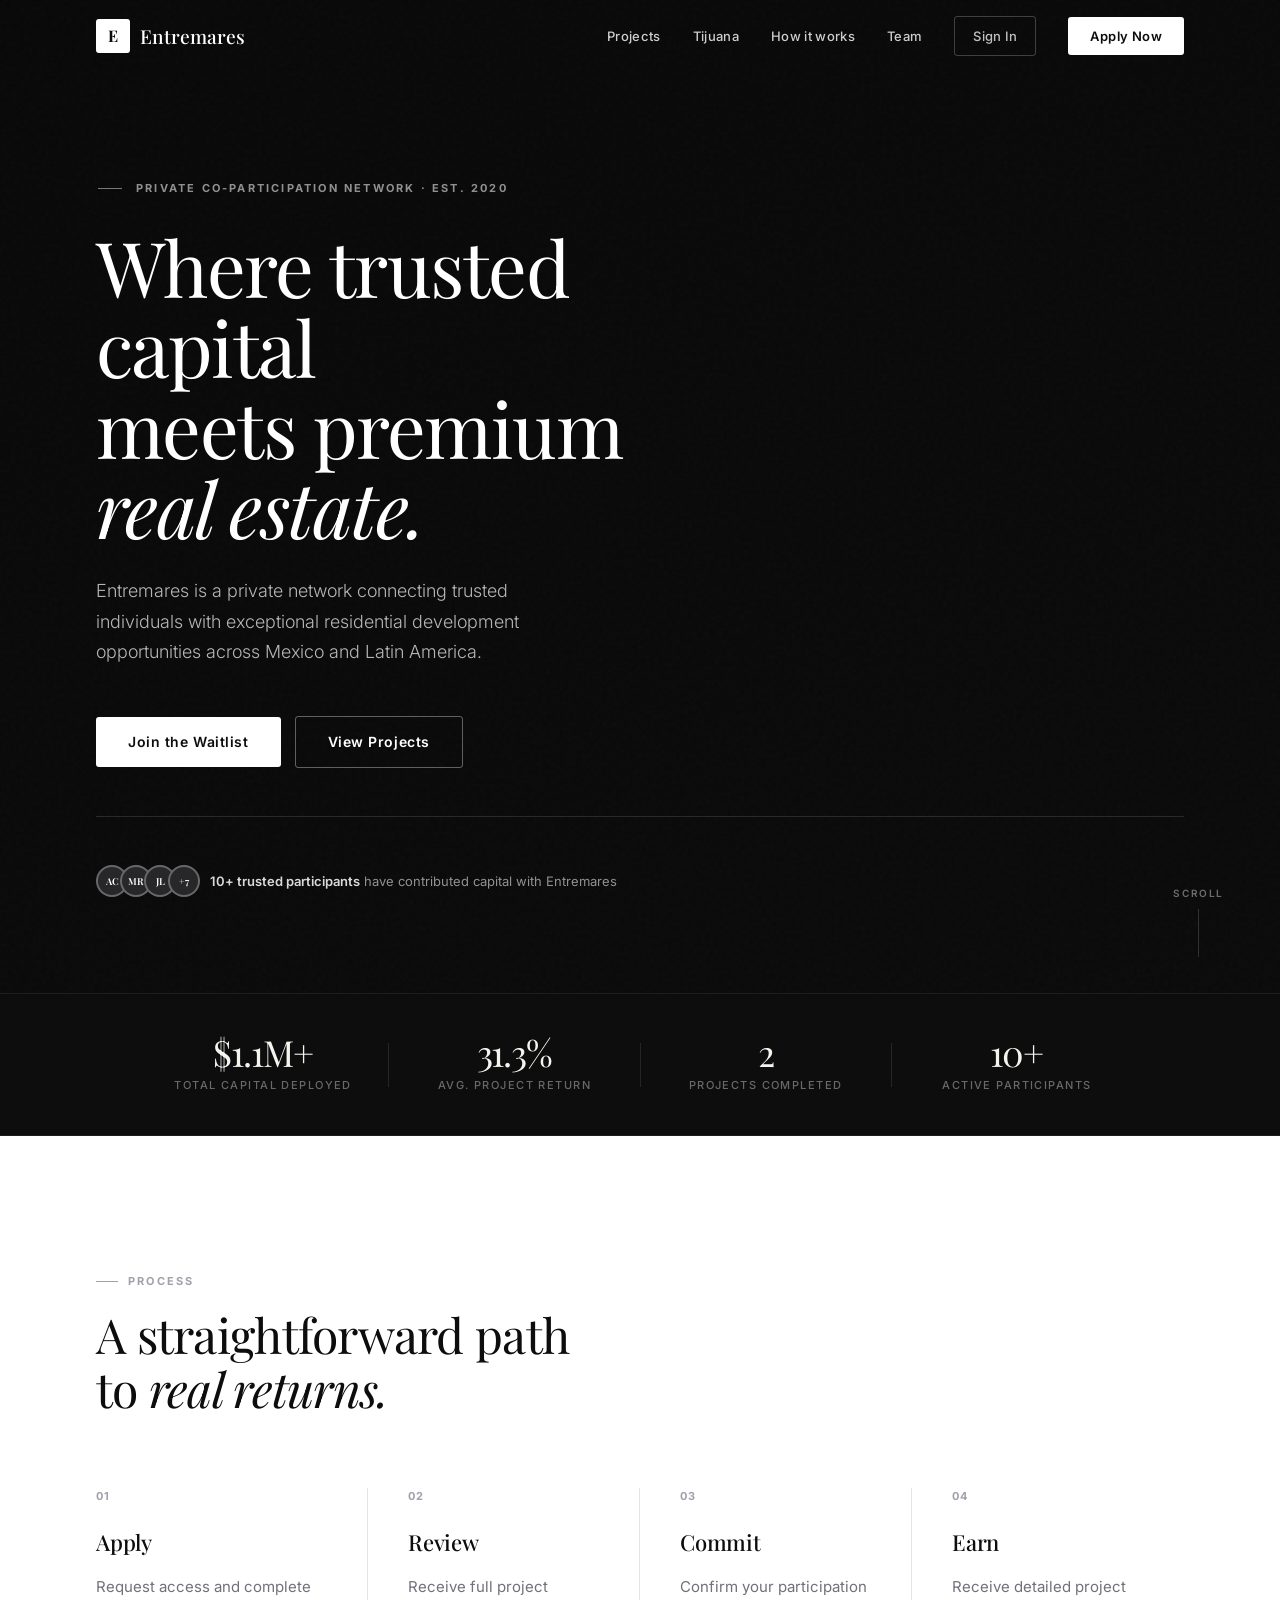
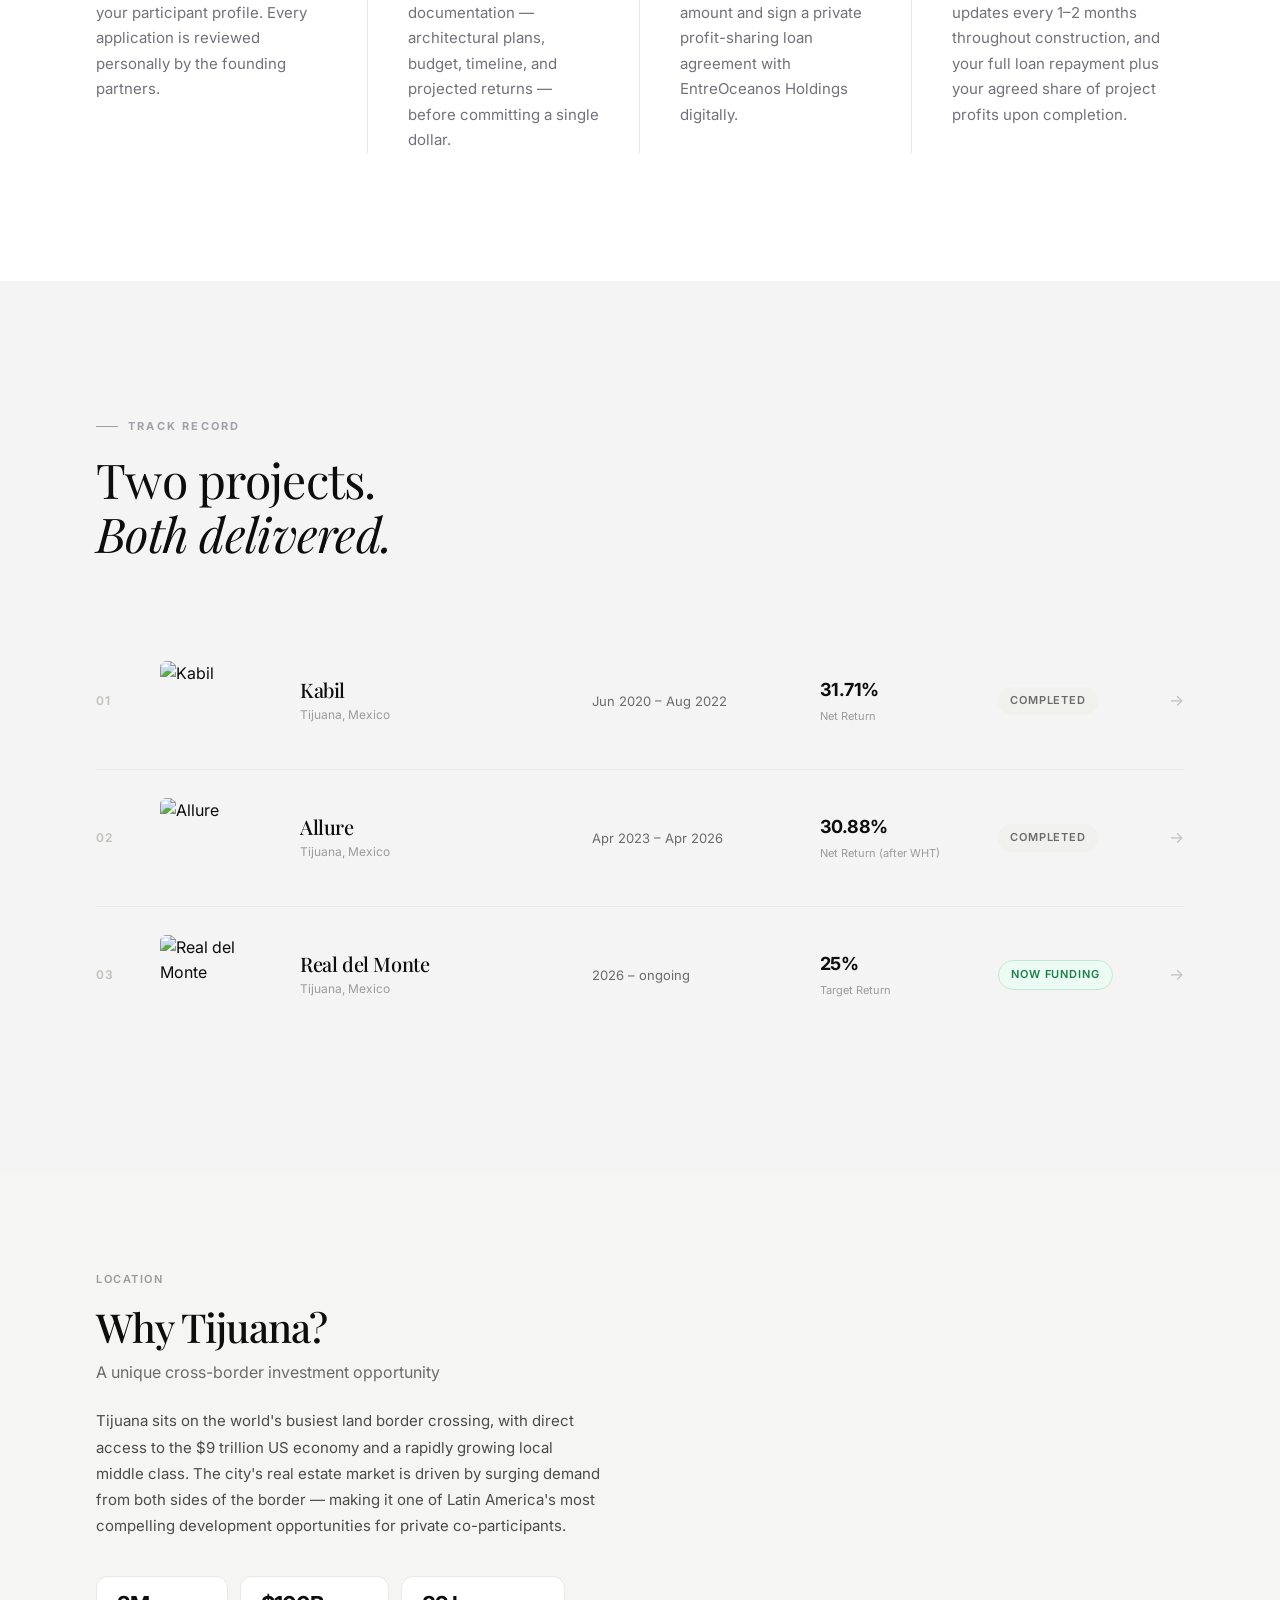
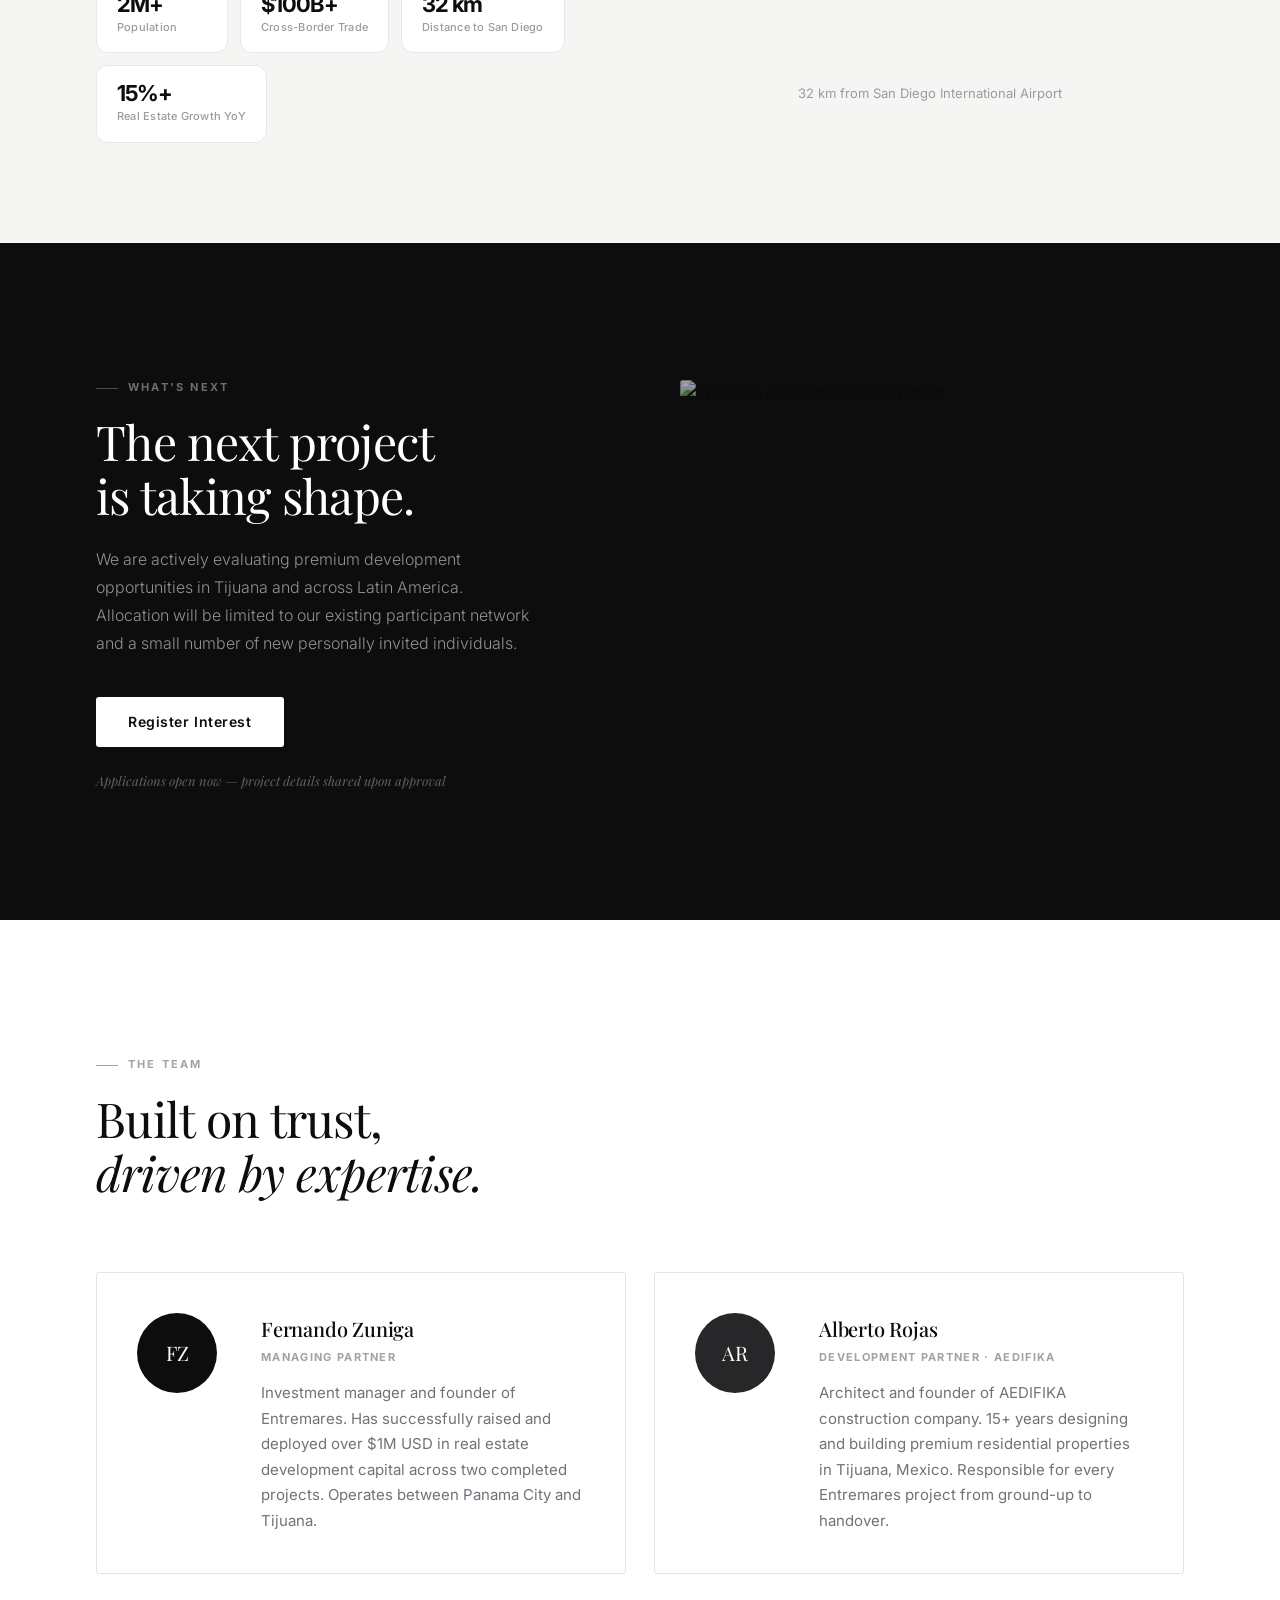
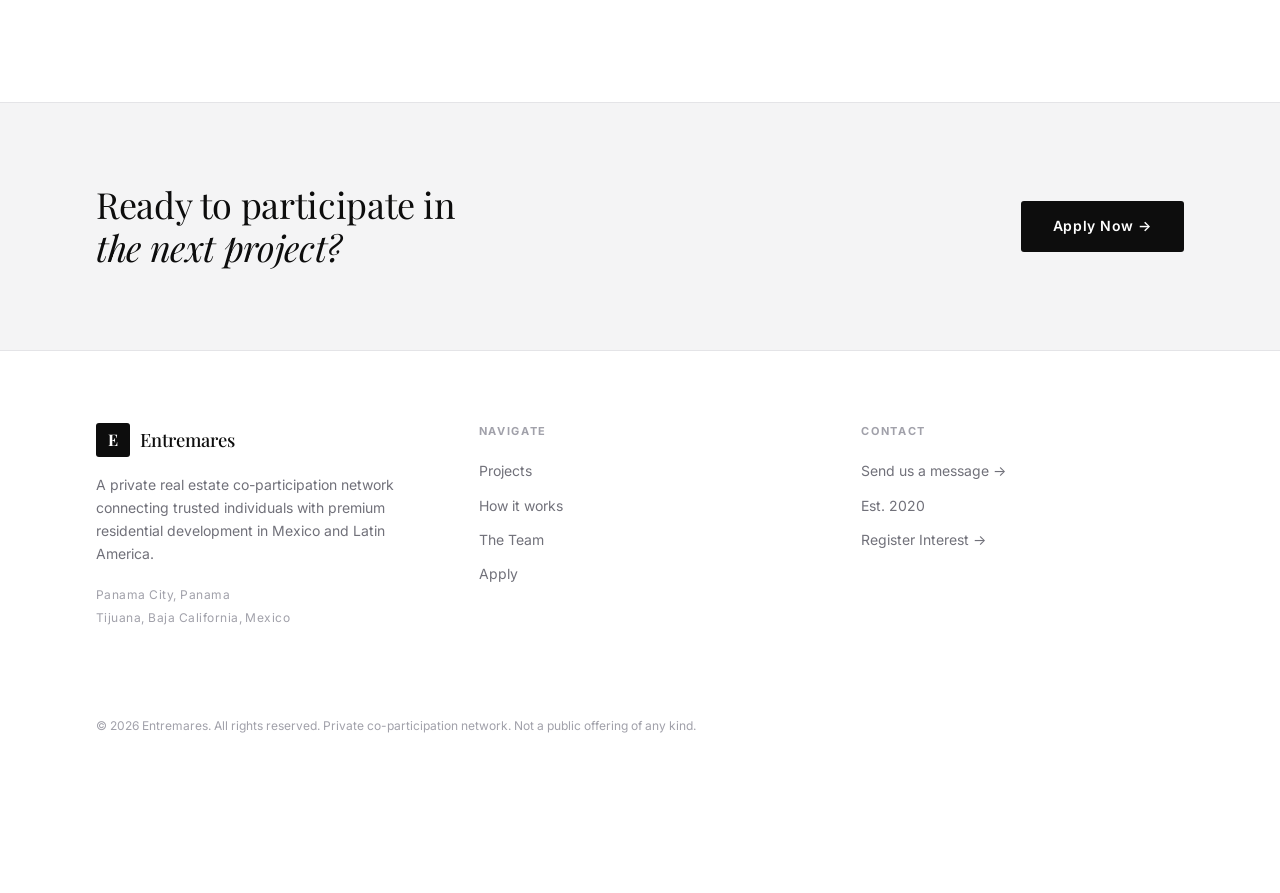
==== commit bbb51ed1: "Fix JS errors from stale element refs - fixes RDM photo, Why Tijuana, Alberto Rojas" ====
--- a/index.html
+++ b/index.html
@@ -943,9 +943,9 @@
                 </div>
 
                 <div class="team-card fade-up" style="transition-delay: 0.12s">
-                    <div class="team-avatar team-avatar--alt" aria-hidden="true">AE</div>
+                    <div class="team-avatar team-avatar--alt" aria-hidden="true">AR</div>
                     <div>
-                        <h3 class="team-name">Alberto</h3>
+                        <h3 class="team-name">Alberto Rojas</h3>
                         <div class="team-role">Development Partner · AEDIFIKA</div>
                         <p class="team-bio">Architect and founder of AEDIFIKA construction company. 15+ years designing and building premium residential properties in Tijuana, Mexico. Responsible for every Entremares project from ground-up to handover.</p>
                     </div>
@@ -1192,11 +1192,6 @@
         if (h.title) document.getElementById('hero-title').innerHTML = h.title;
         if (h.subtitle) document.getElementById('hero-subtitle').textContent = h.subtitle;
 
-        /* ── Gallery (Tijuana photos) ── */
-        for (let i = 1; i <= 3; i++) {
-            const img = document.getElementById('gallery-img-' + i);
-            if (img) img.src = (h['tijuana_photo_' + i] && h['tijuana_photo_' + i].trim()) || GALLERY_DEFAULTS[i - 1];
-        }
 
         /* ── Stats ── */
         const s = lp.stats || {};
@@ -1222,32 +1217,25 @@
 
         /* Card descriptions: prefer allure_detail / kabil_detail, fall back to track_record */
         const kabilDescVal = kd.description || tr.kabil_description;
-        if (kabilDescVal) document.getElementById('kabil-desc').textContent = kabilDescVal;
         const allureDescVal = ad.description || tr.allure_description;
-        if (allureDescVal) document.getElementById('allure-desc').textContent = allureDescVal;
 
         /* Card metrics: prefer detail section, fall back to track_record */
         const kabilRetVal = kd.return || tr.kabil_return;
         if (kabilRetVal) document.getElementById('kabil-return').textContent = kabilRetVal + (String(kabilRetVal).includes('%') ? '' : '%');
         const kabilTlVal = kd.timeline || tr.kabil_timeline;
-        if (kabilTlVal) document.getElementById('kabil-timeline').textContent = kabilTlVal;
         if (tr.kabil_dates)             document.getElementById('kabil-dates').textContent     = tr.kabil_dates;
         if (tr.kabil_status)            document.getElementById('kabil-badge').textContent     = tr.kabil_status;
-        if (tr.kabil_investment_amount) document.getElementById('kabil-investment').textContent = tr.kabil_investment_amount;
 
         const allureRetVal = ad.return || tr.allure_return;
         if (allureRetVal) document.getElementById('allure-return').textContent = allureRetVal + (String(allureRetVal).includes('%') ? '' : '%');
         const allureTlVal = ad.timeline || tr.allure_timeline;
-        if (allureTlVal) document.getElementById('allure-timeline').textContent = allureTlVal;
         if (tr.allure_dates)             document.getElementById('allure-dates').textContent     = tr.allure_dates;
         if (tr.allure_status)            document.getElementById('allure-badge').textContent     = tr.allure_status;
-        if (tr.allure_investment_amount) document.getElementById('allure-investment').textContent = tr.allure_investment_amount;
 
         /* Real del Monte card */
         const rdmCardImg = document.getElementById('rdm-card-img');
         if (rdmCardImg && rdm.featured_photo) rdmCardImg.src = rdm.featured_photo;
         if (rdm.hero_title)  { const el = document.getElementById('rdm-card-title'); if (el) el.textContent = rdm.hero_title; }
-        if (rdm.description) { const el = document.getElementById('rdm-desc');       if (el) el.textContent = rdm.description; }
         if (rdm.return)      { const el = document.getElementById('rdm-return');      if (el) el.textContent = rdm.return; }
         if (rdm.timeline)    { const el = document.getElementById('rdm-timeline');    if (el) el.textContent = rdm.timeline; }
         if (rdm.status) {
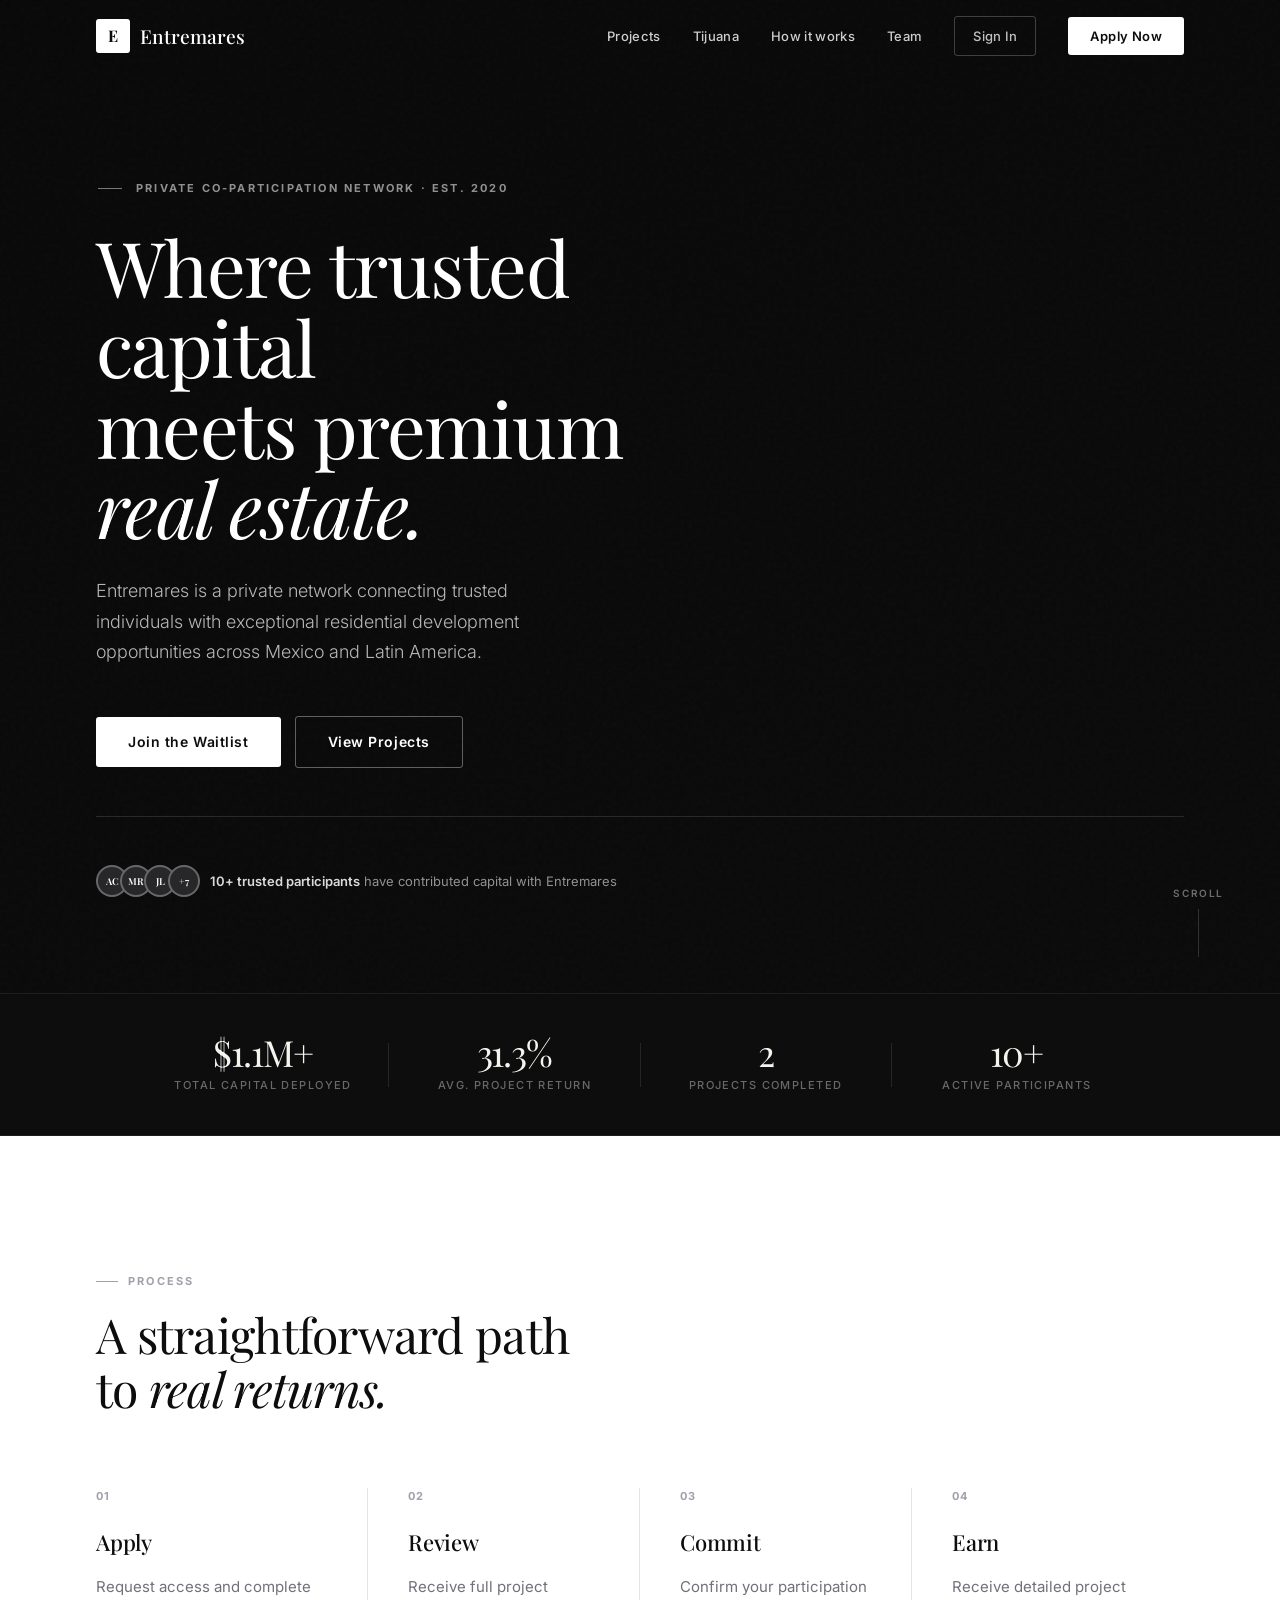
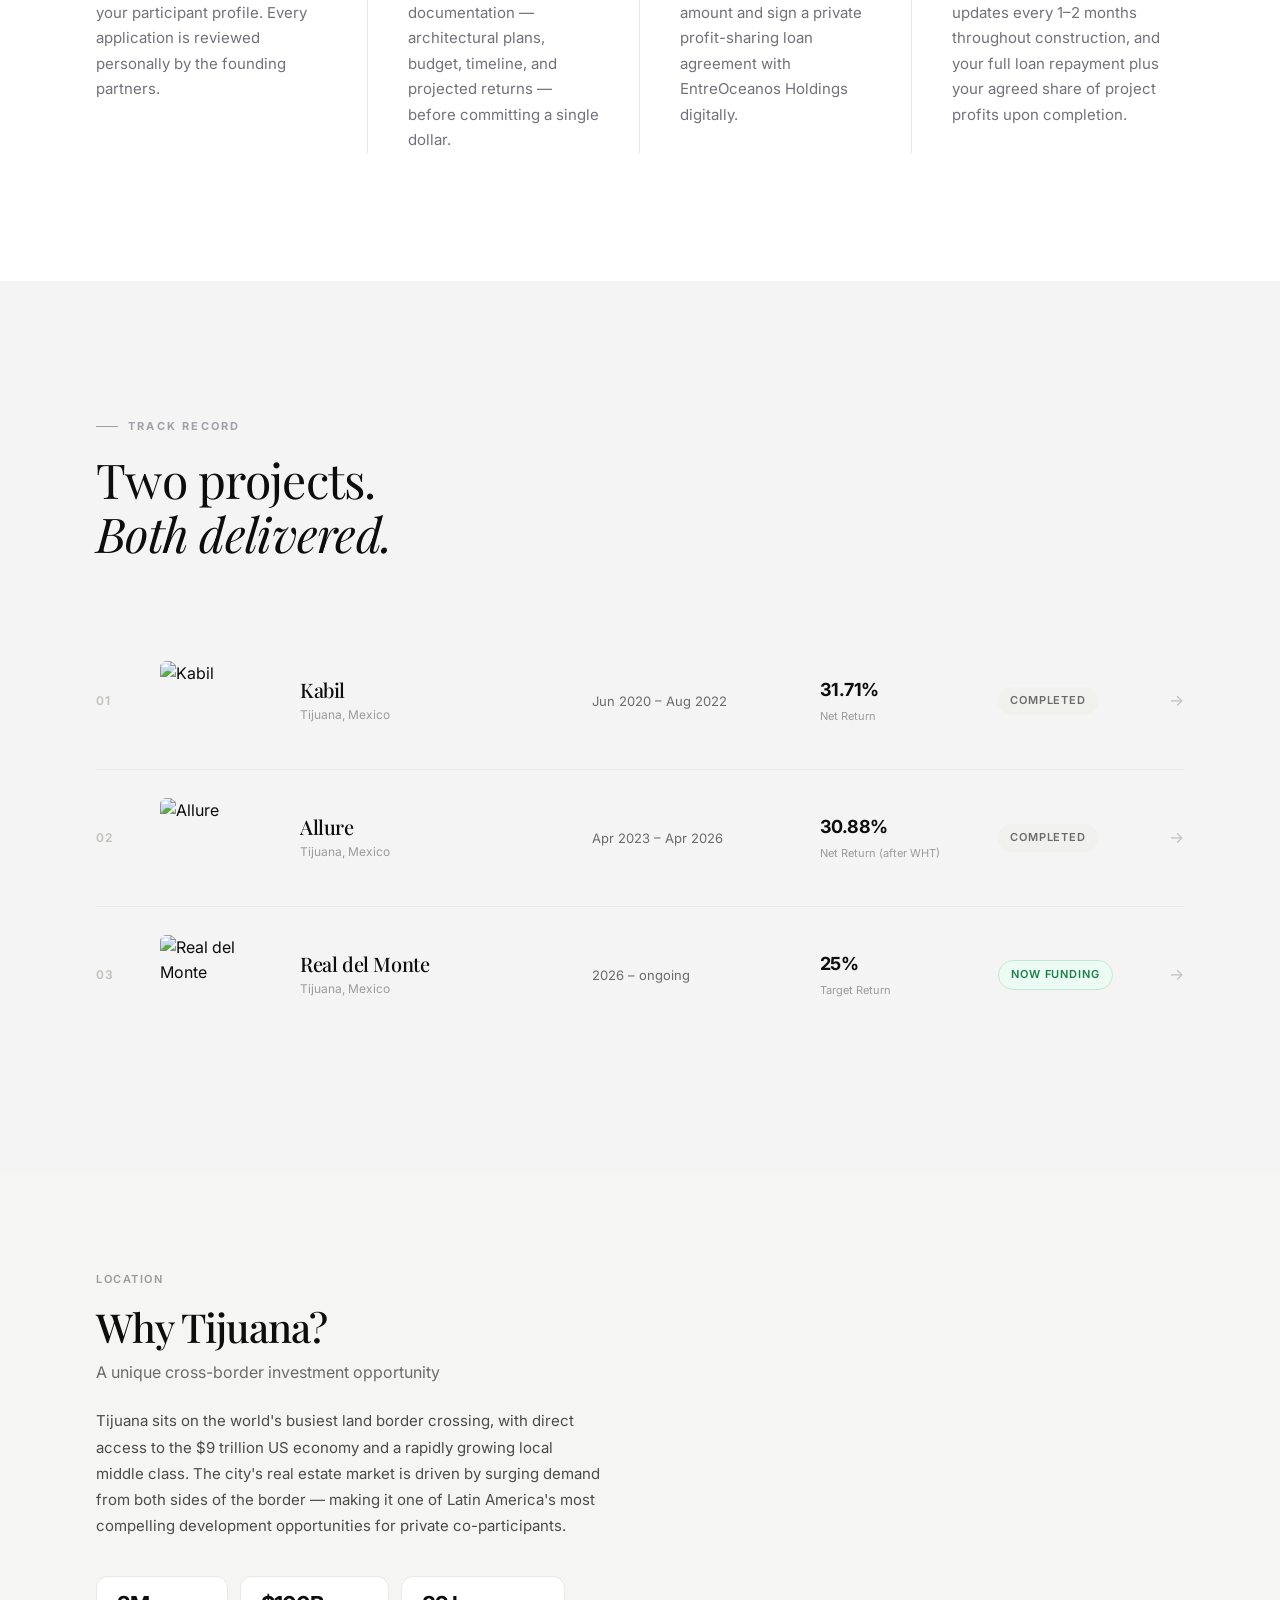
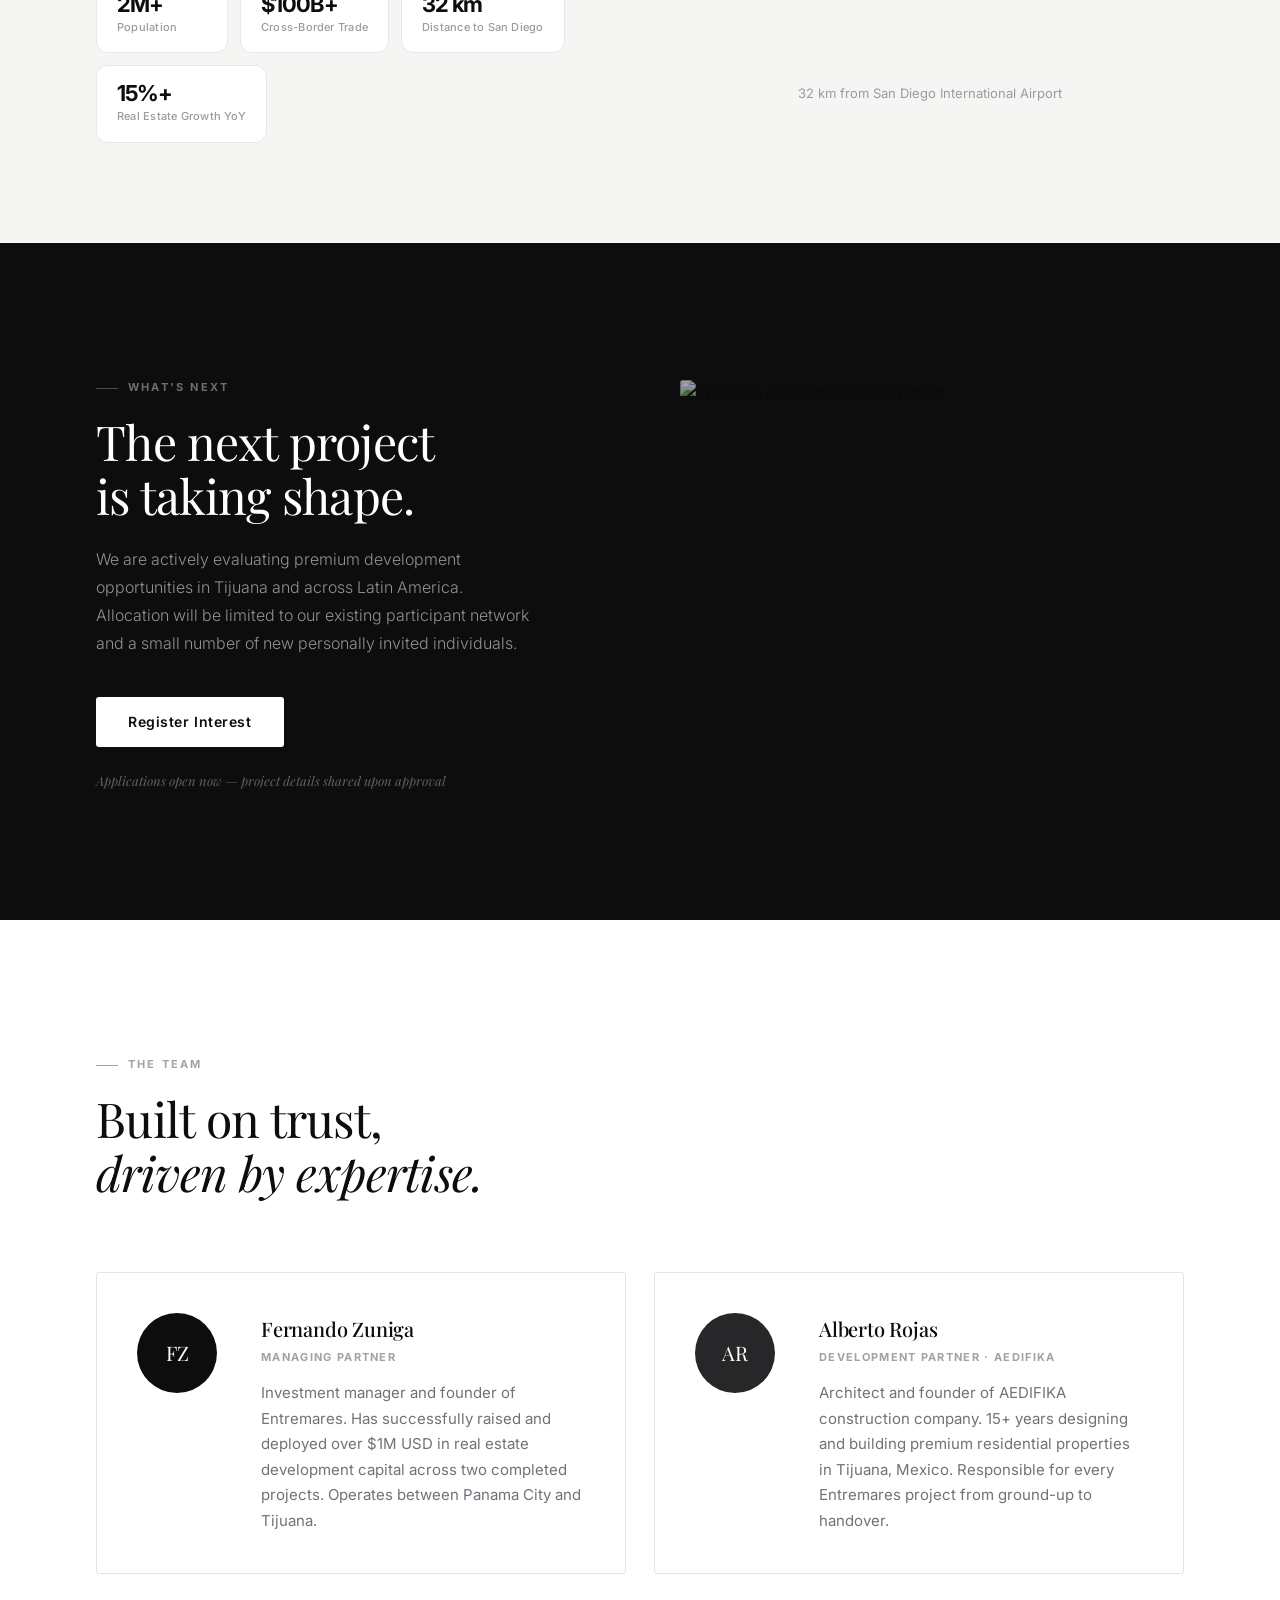
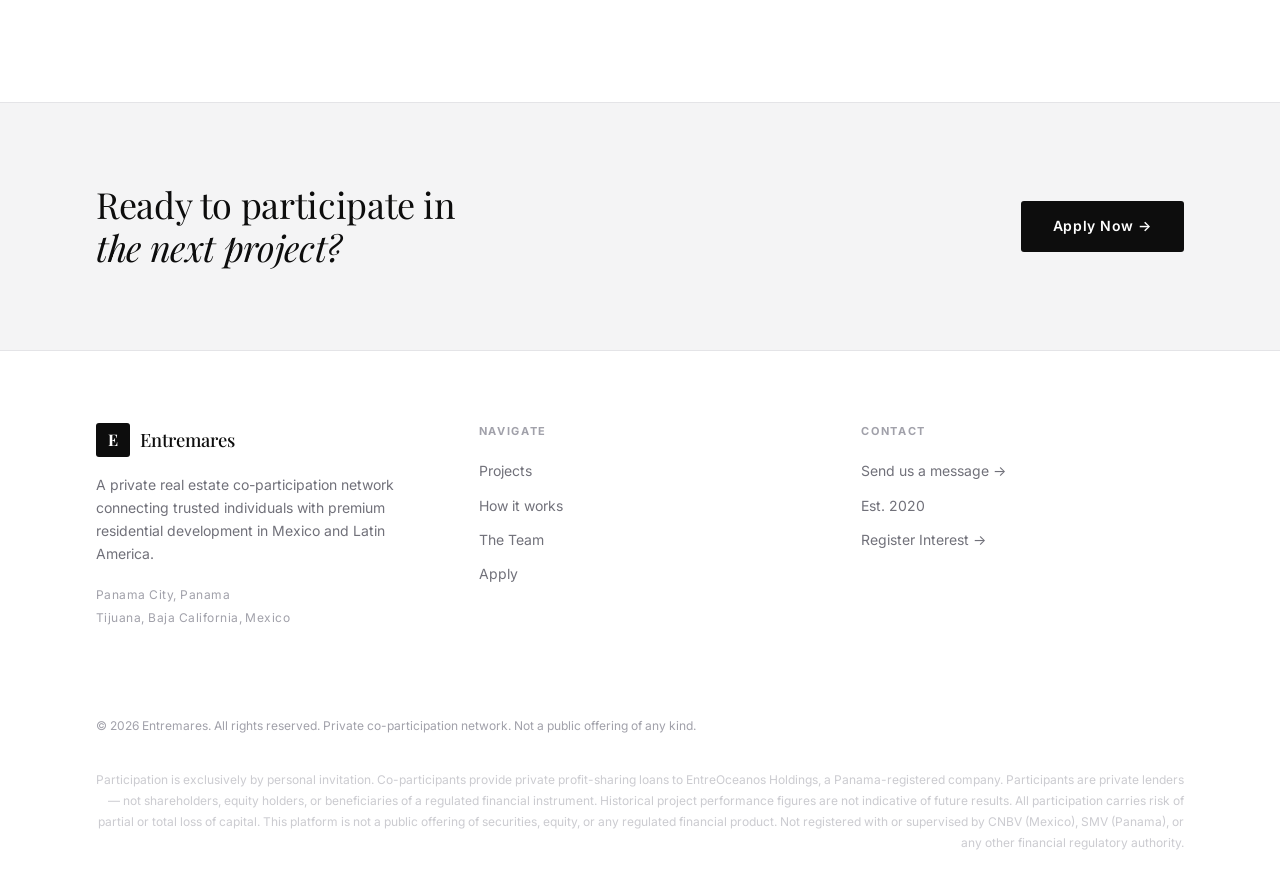
==== commit b7a8df19: "Fix footer disclaimer visibility, add next-project-img id for Supabase" ====
--- a/index.html
+++ b/index.html
@@ -524,7 +524,7 @@
       margin-top: 10px;
       font-size: 0.75rem;
       line-height: 1.75;
-      color: rgba(255,255,255,0.32);
+      opacity: 0.55;
     }
     </style>
 </head>
@@ -910,6 +910,7 @@
 
                 <div class="next-img-wrap fade-up" style="transition-delay: 0.12s">
                     <img
+                        id="next-project-img"
                         src="https://images.unsplash.com/photo-1486325212027-8081e485255e?w=900&q=80&auto=format&fit=crop"
                         alt="Premium residential development"
                         class="next-img"
@@ -1266,6 +1267,12 @@
             if (l) document.getElementById('wt-chip-' + i + '-lbl').textContent = l;
         }
 
+        /* What's Next photo */
+        if (lp.next_project && lp.next_project.photo) {
+          const npImg = document.getElementById('next-project-img');
+          if (npImg) npImg.src = lp.next_project.photo;
+        }
+
         } catch(err) {
             console.error('Landing page load error:', err);
         } finally {
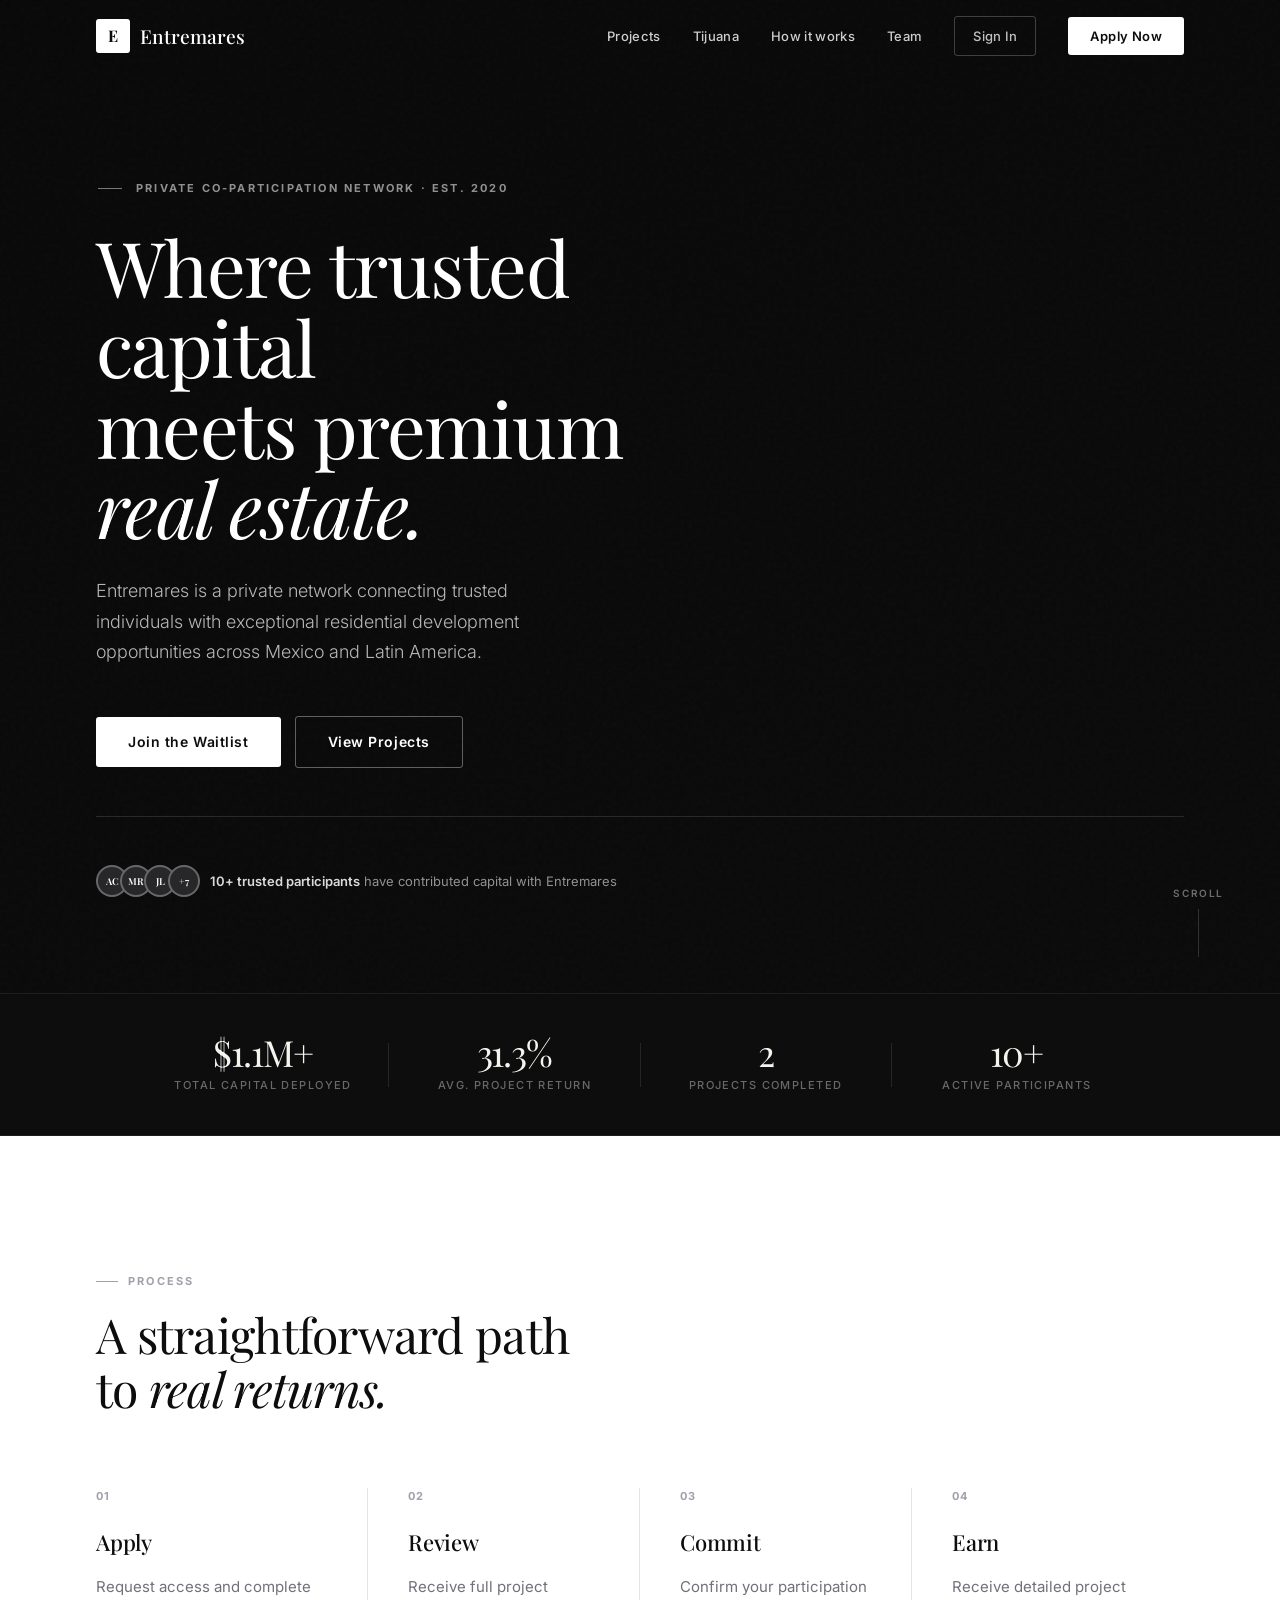
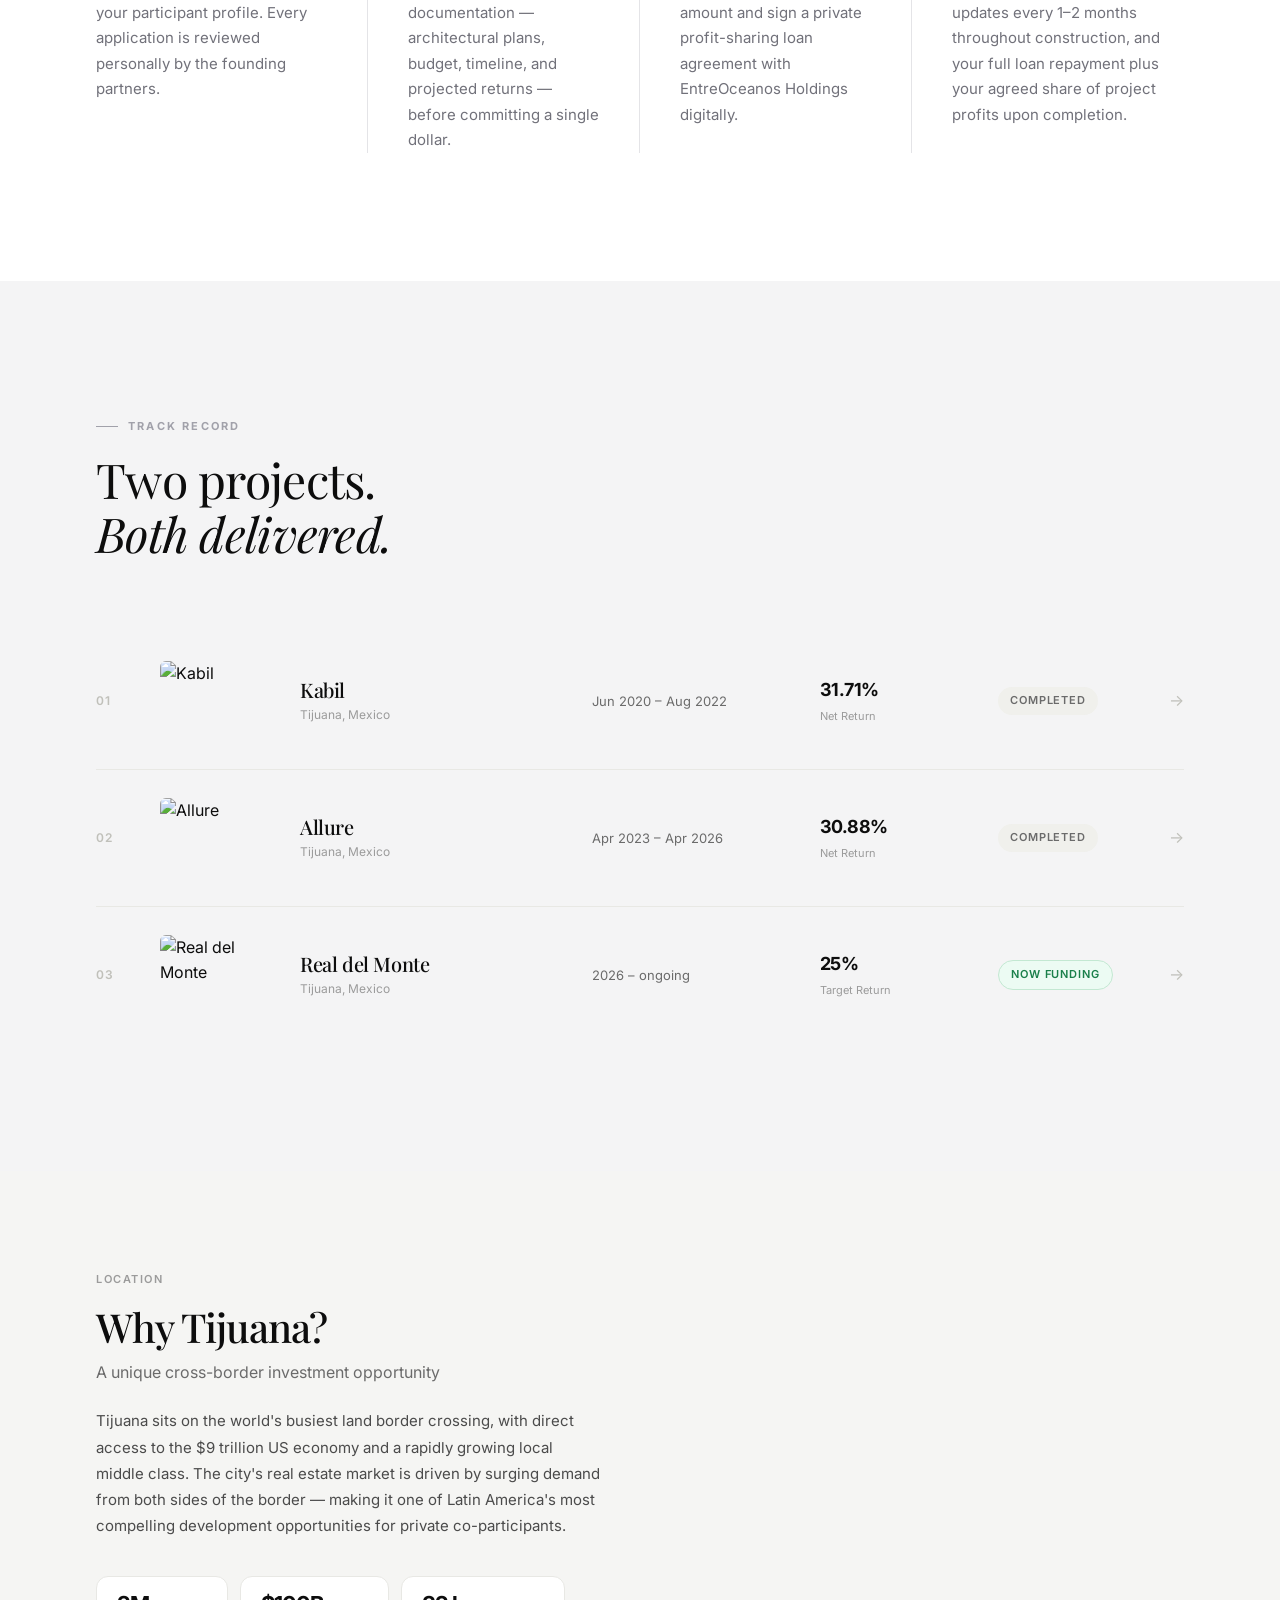
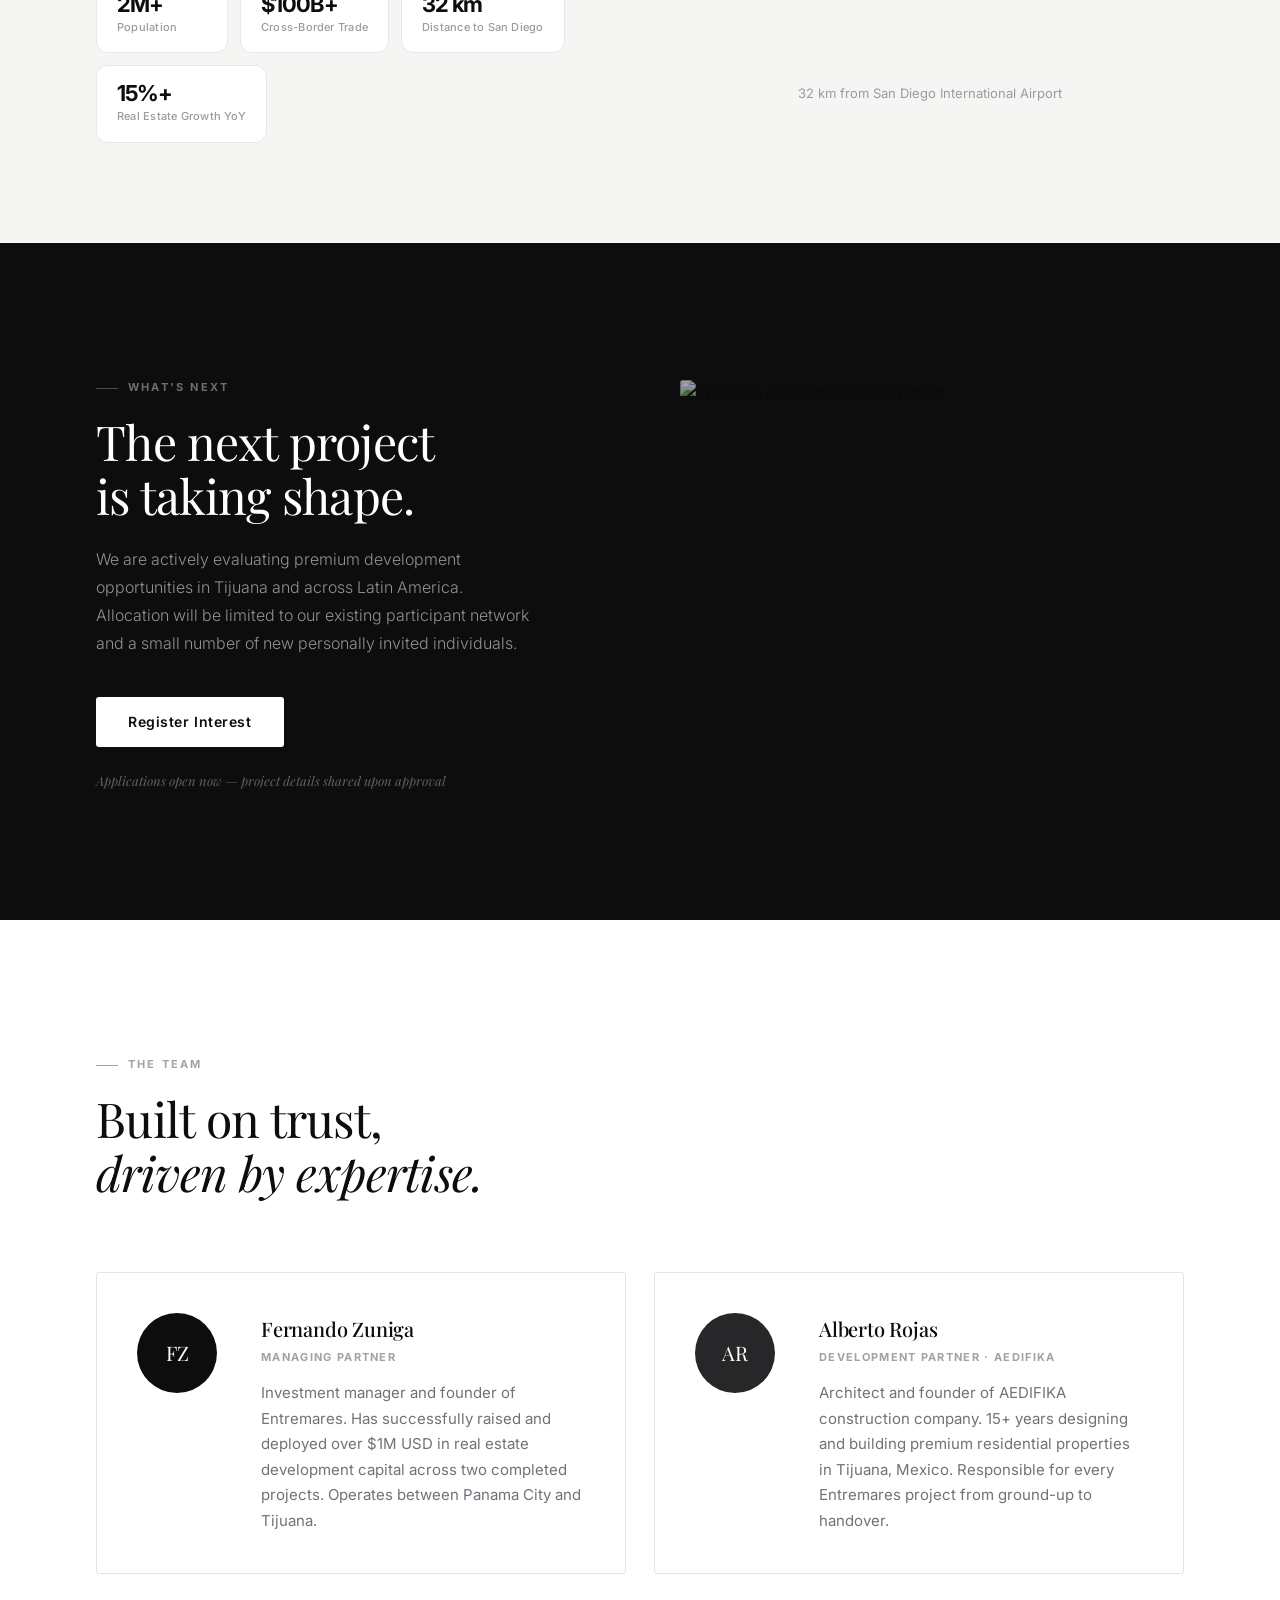
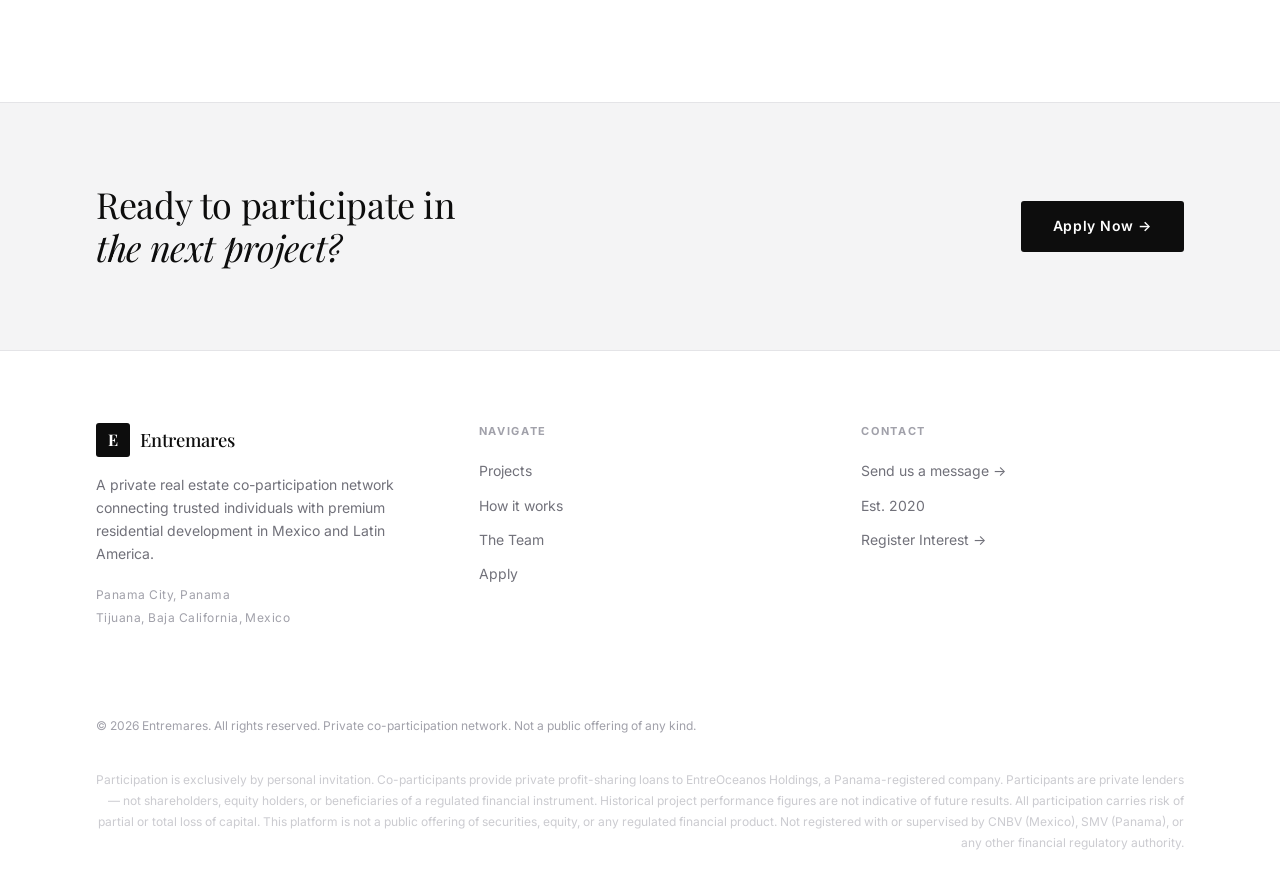
==== commit 7cdd08f1: "Fix Allure label to Net Return for consistency" ====
--- a/index.html
+++ b/index.html
@@ -805,7 +805,7 @@
                 </div>
                 <div class="proj-ed-return">
                   <span class="proj-ed-return-val" id="allure-return">30.88%</span>
-                  <span class="proj-ed-return-lbl">Net Return (after WHT)</span>
+                  <span class="proj-ed-return-lbl">Net Return</span>
                 </div>
                 <div class="proj-ed-status">
                   <span class="proj-ed-badge proj-ed-badge--done" id="allure-badge">Completed</span>
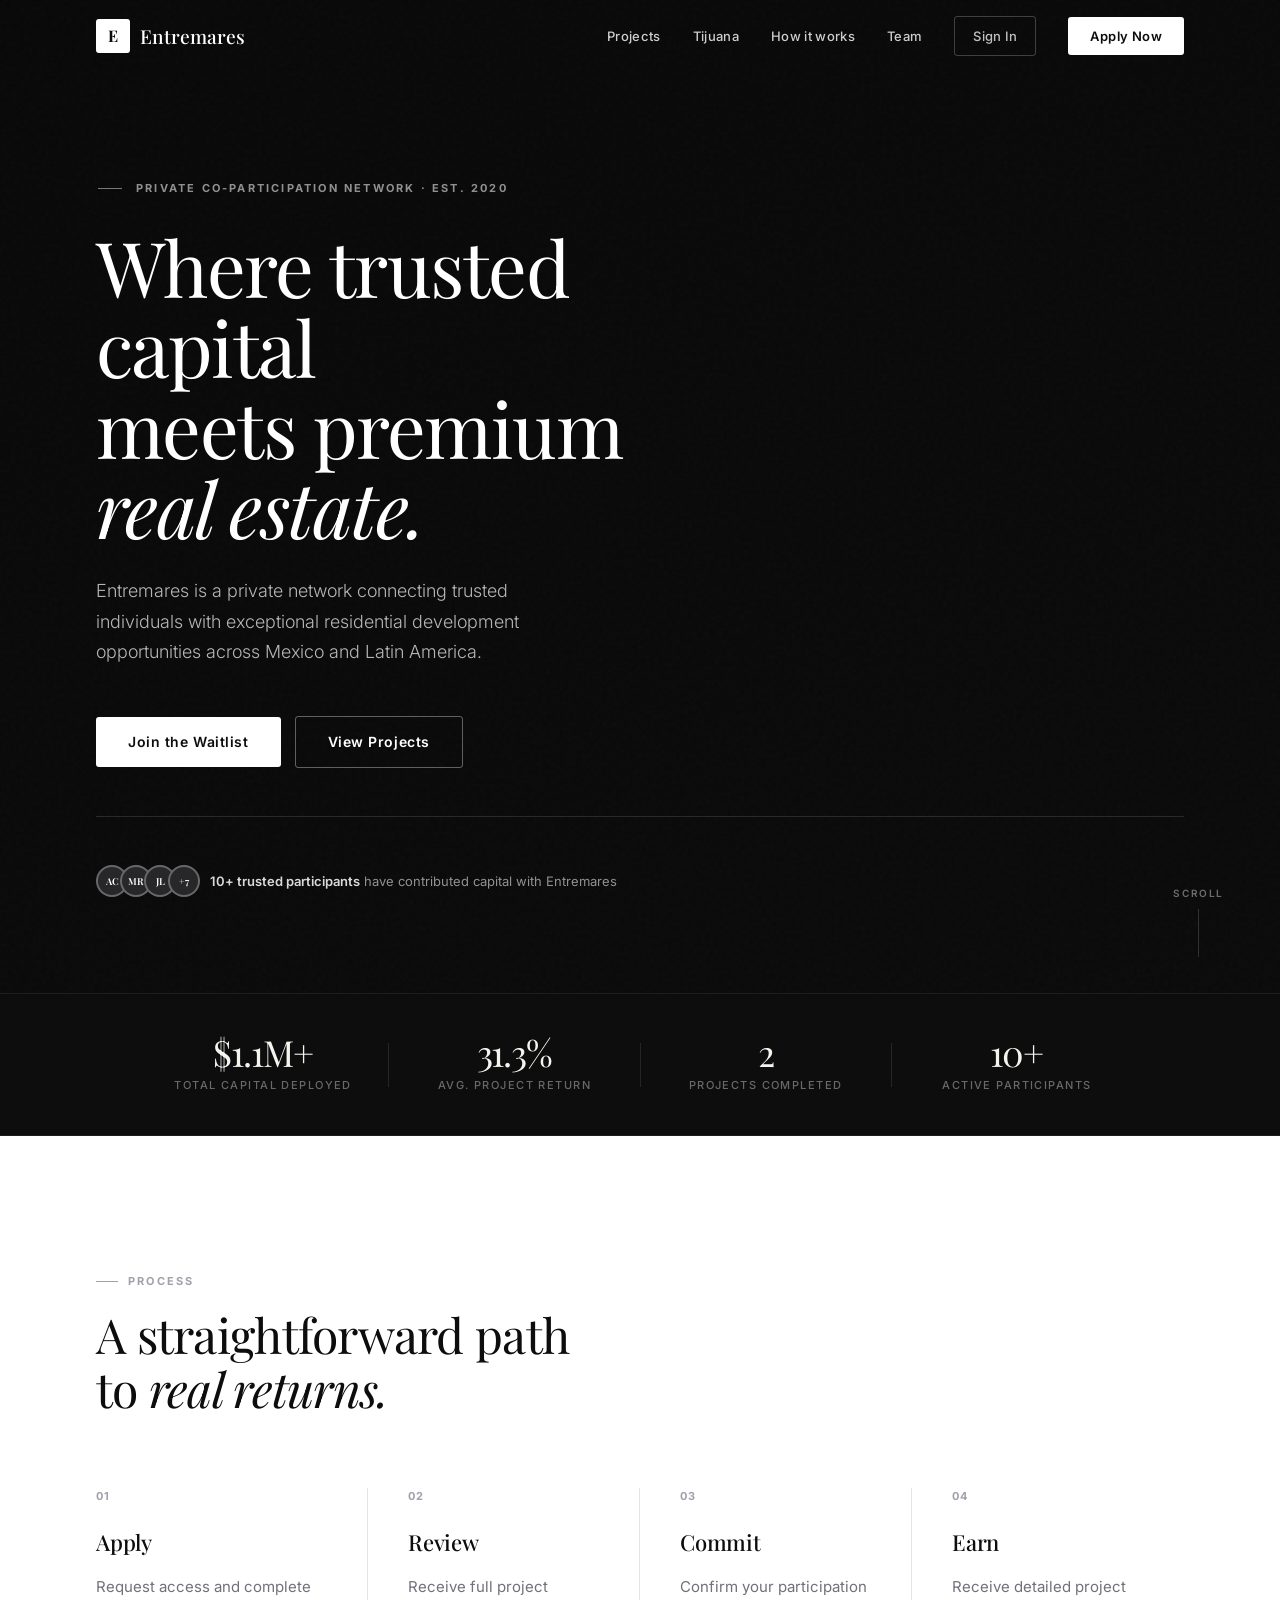
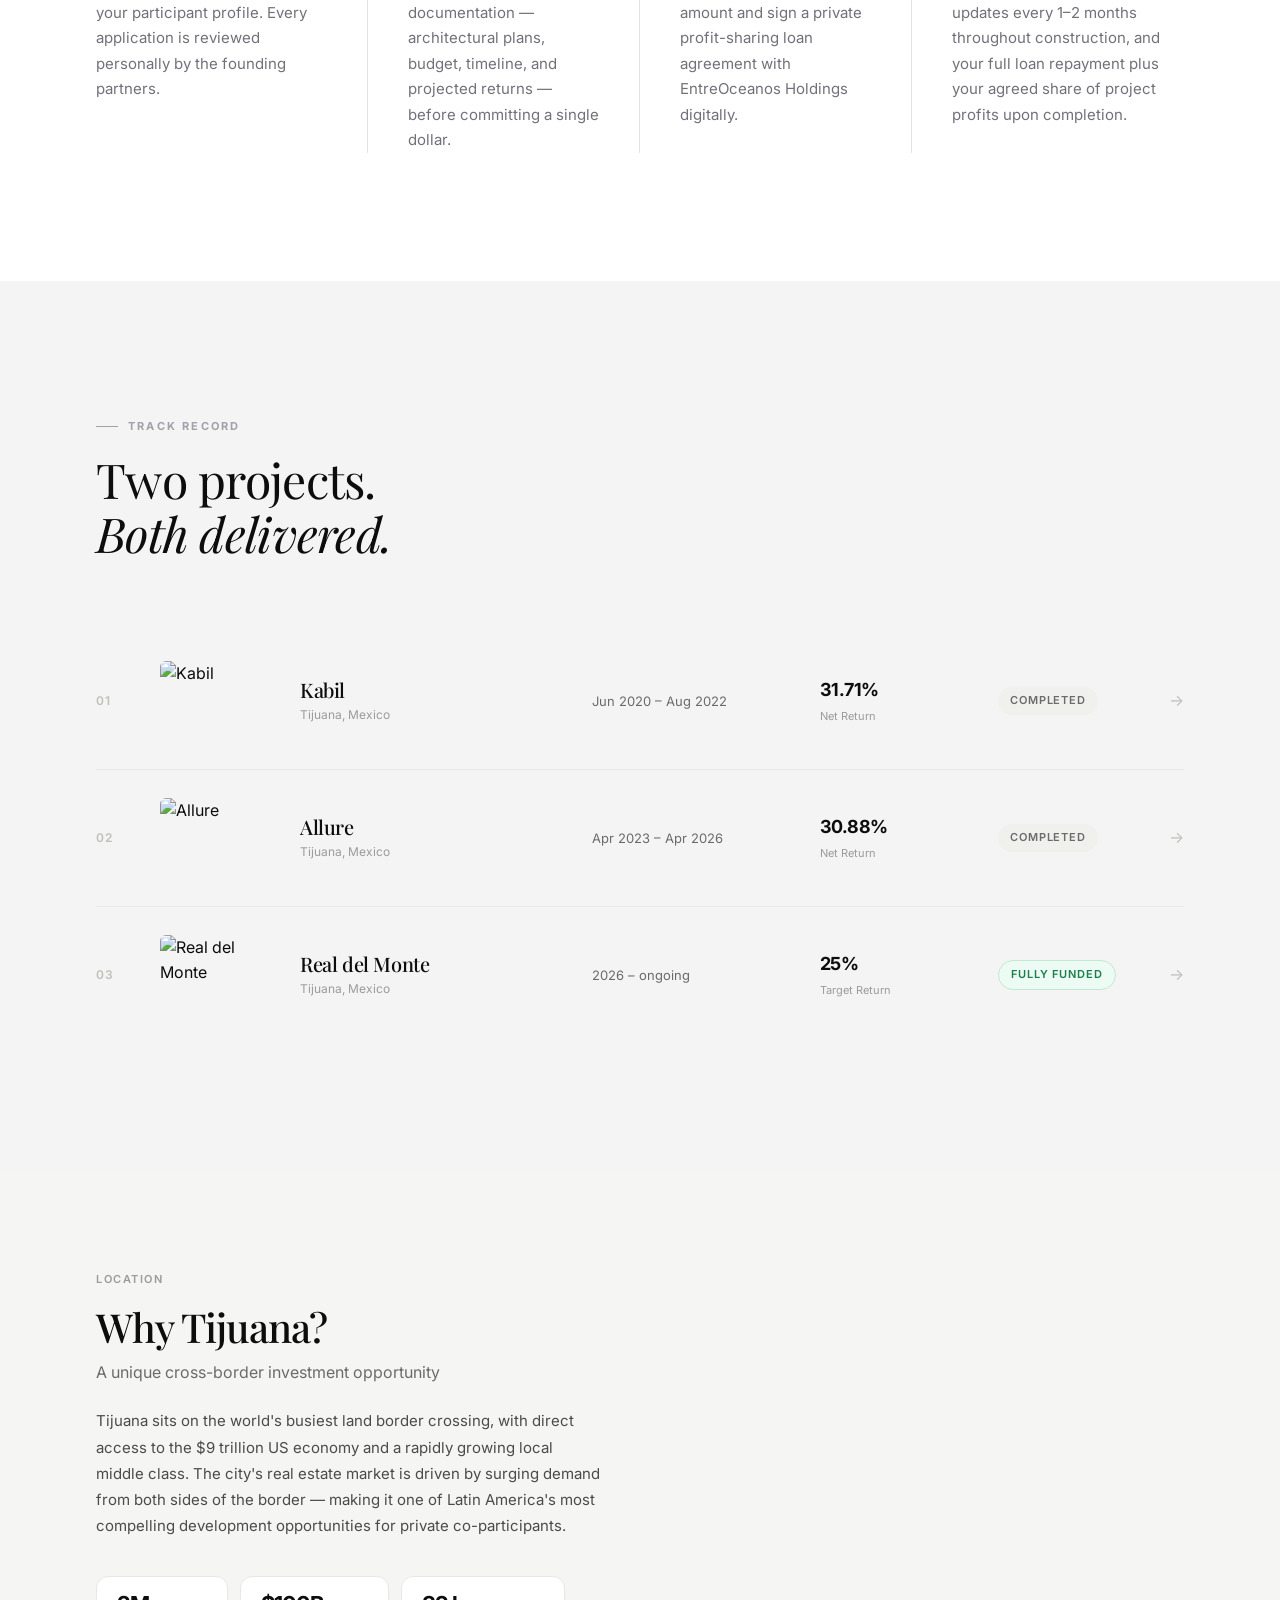
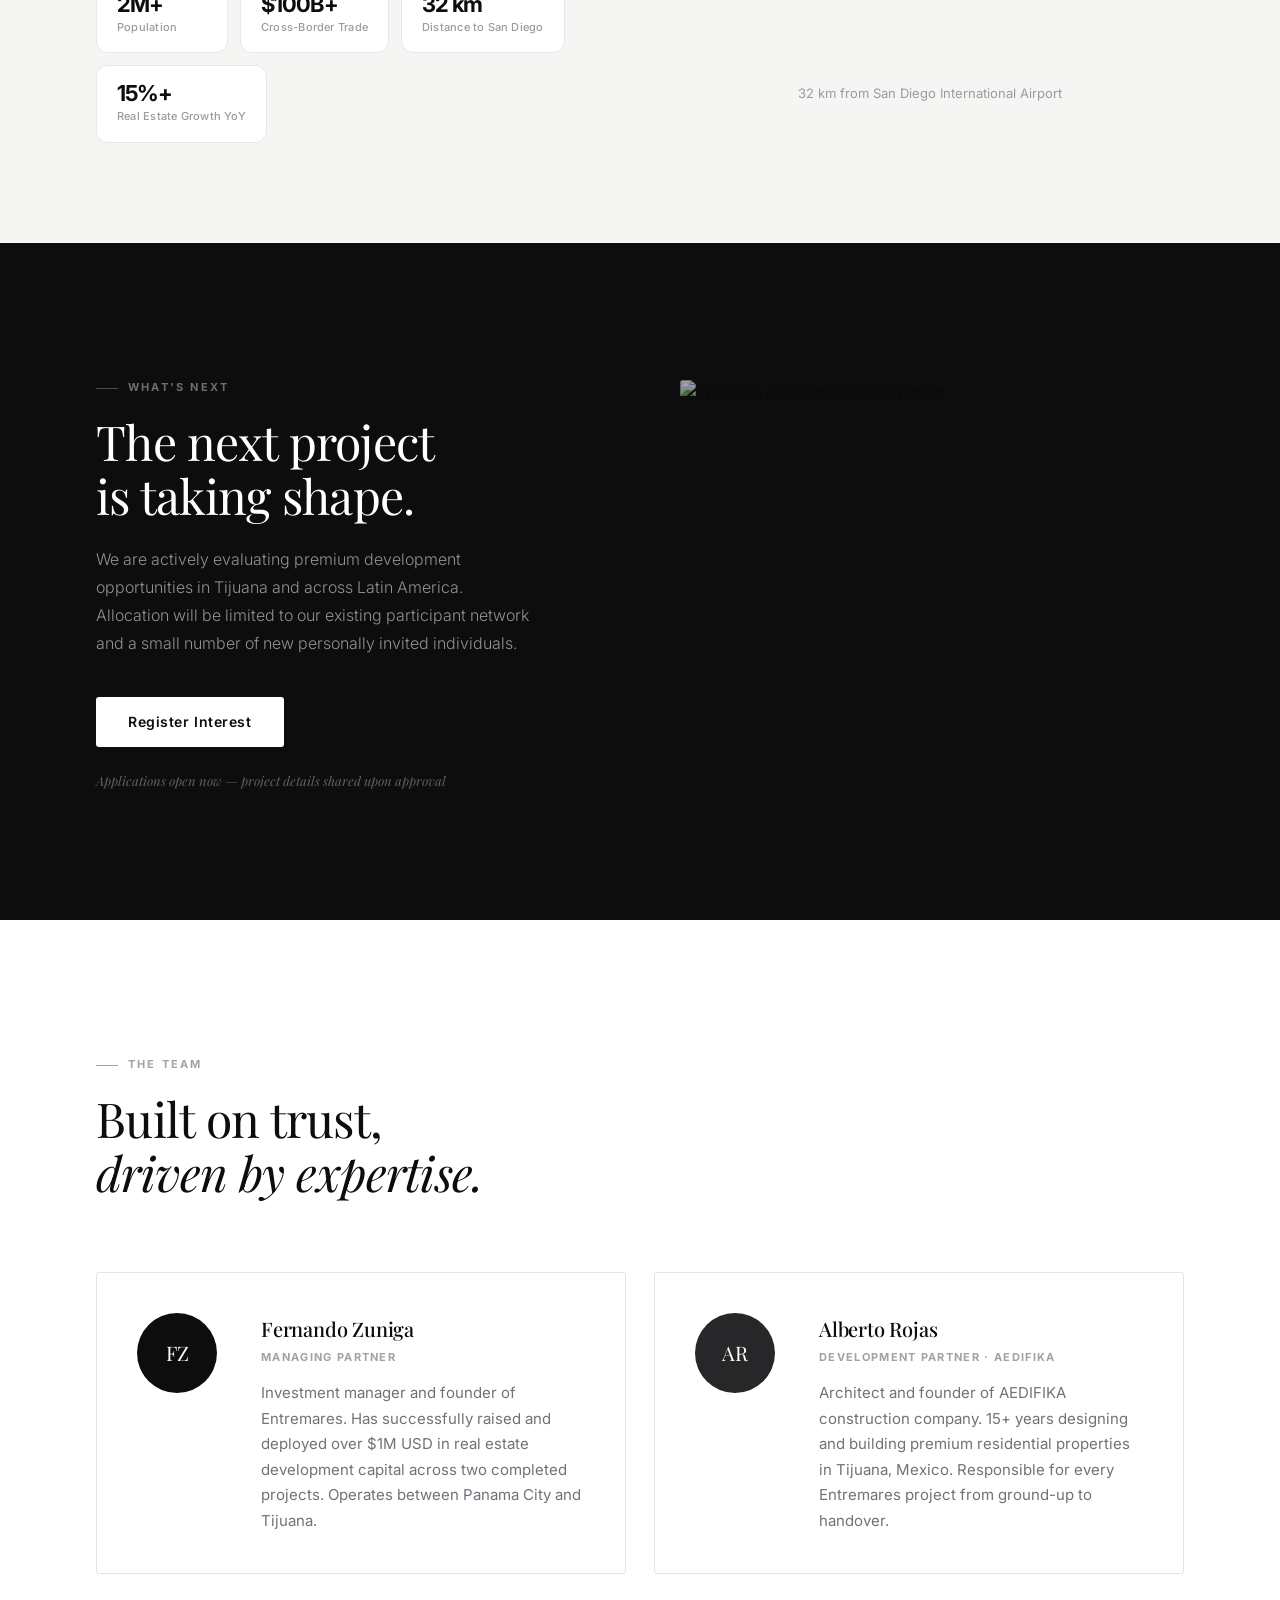
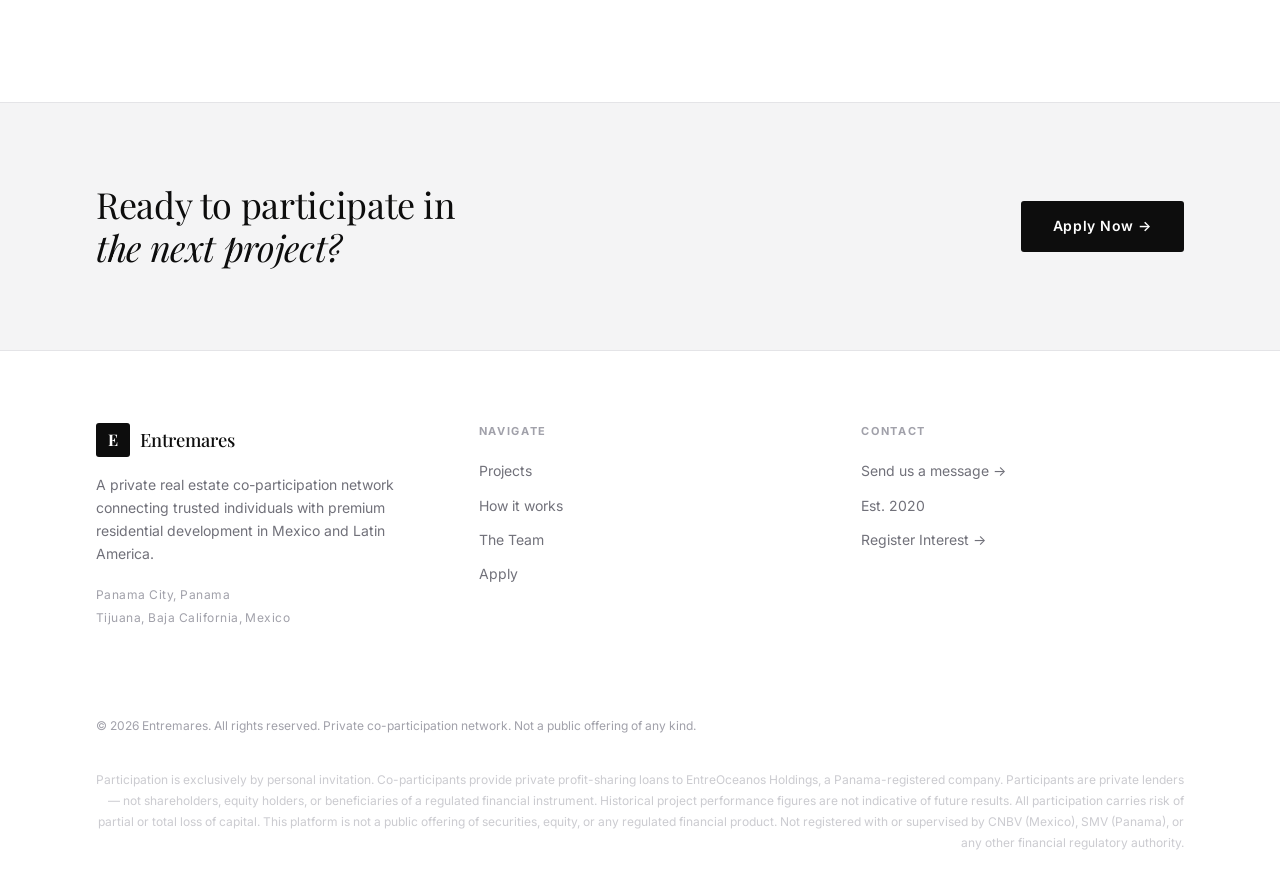
==== commit 82743b21: "Mark Real del Monte as fully funded on public and dashboard labels. The round is closed, so status p" ====
--- a/index.html
+++ b/index.html
@@ -832,7 +832,7 @@
                   <span class="proj-ed-return-lbl">Target Return</span>
                 </div>
                 <div class="proj-ed-status">
-                  <span class="proj-ed-badge proj-ed-badge--funding" id="rdm-badge">Now Funding</span>
+                  <span class="proj-ed-badge proj-ed-badge--funding" id="rdm-badge">Fully Funded</span>
                 </div>
                 <div class="proj-ed-arrow">→</div>
               </div>
